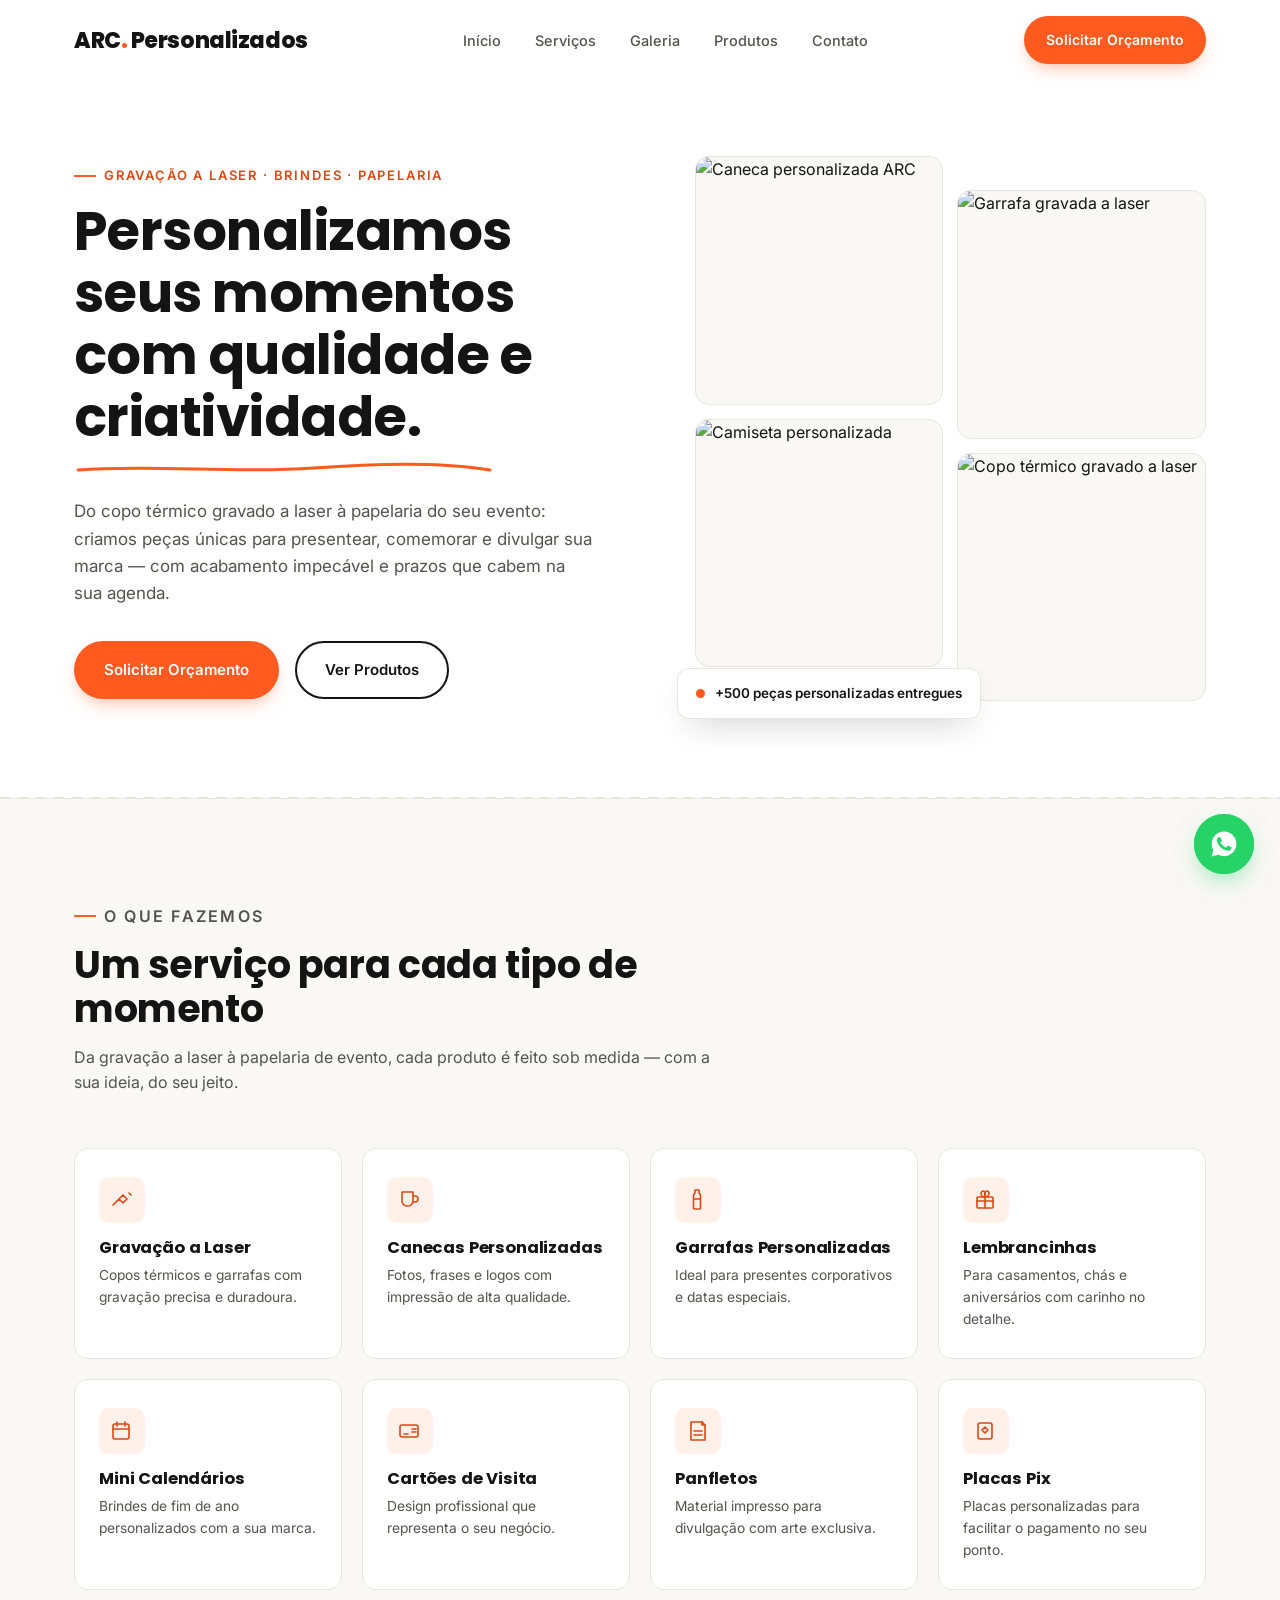
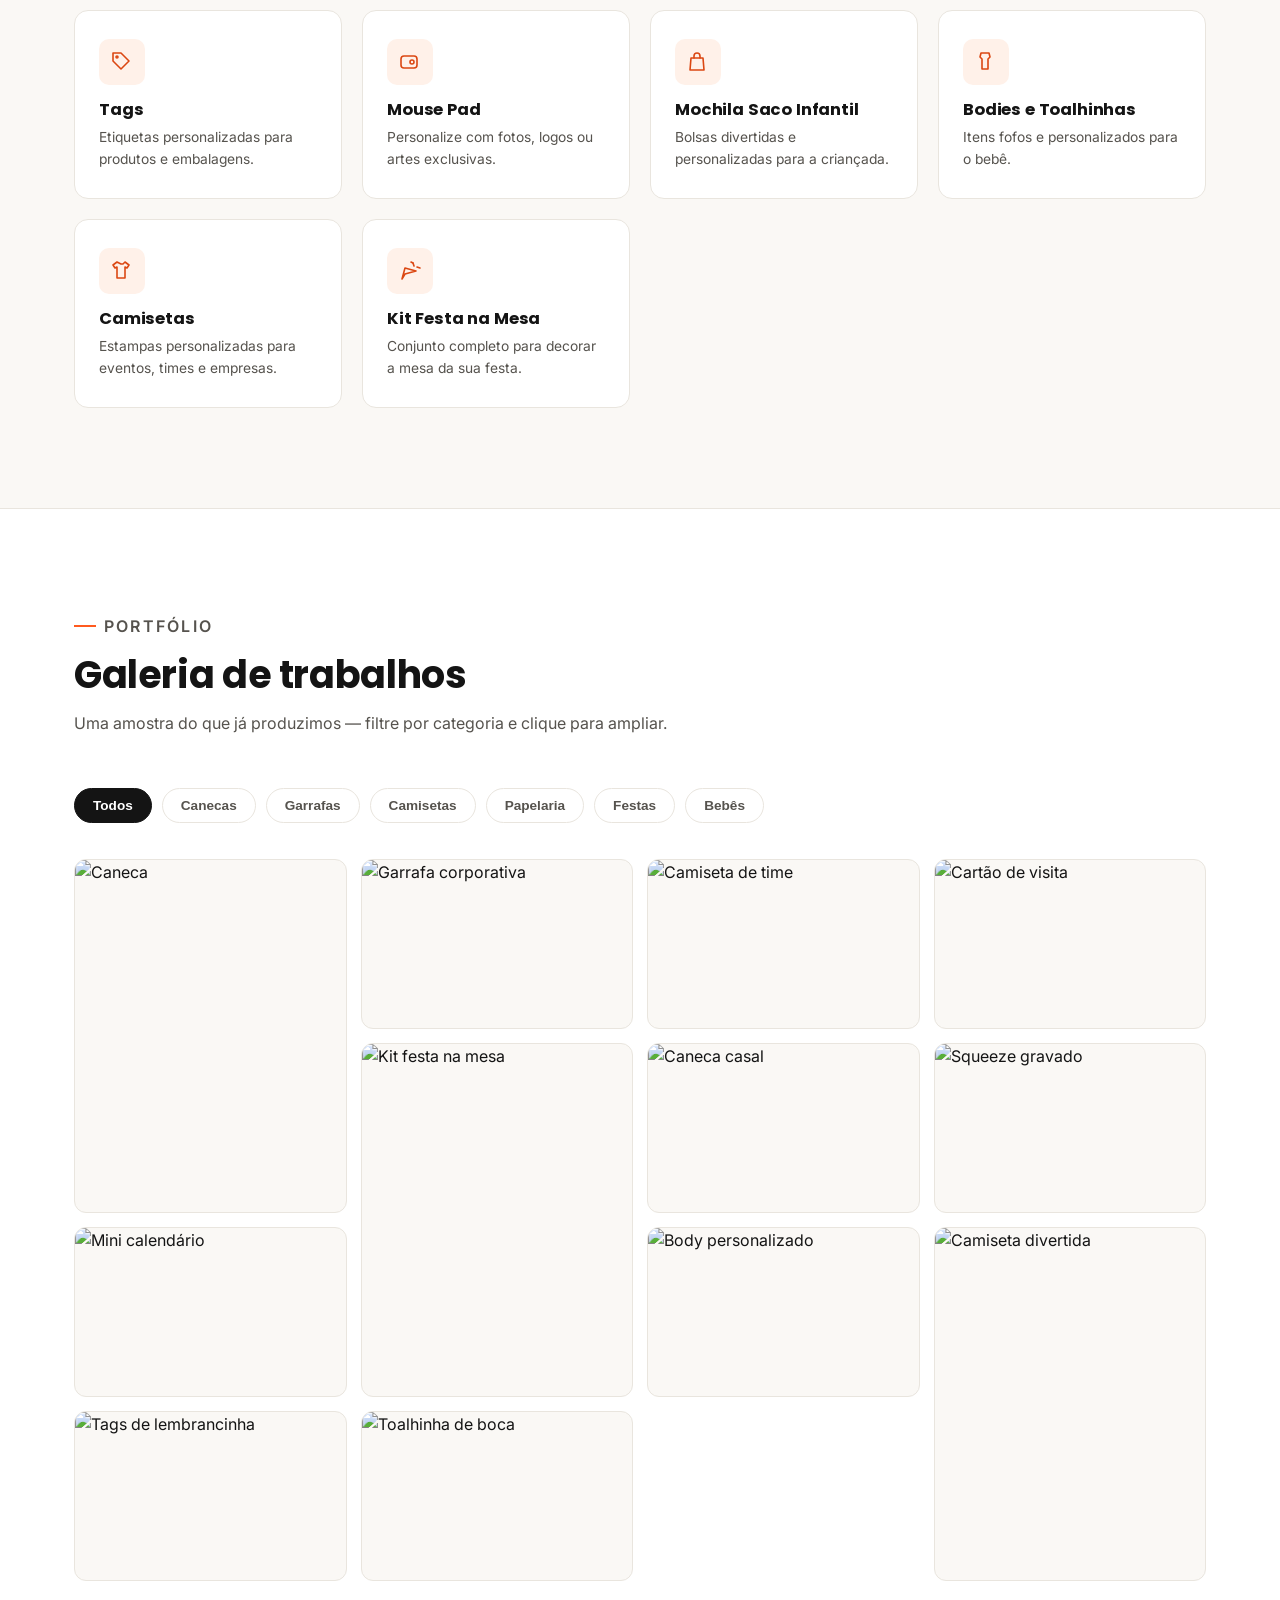
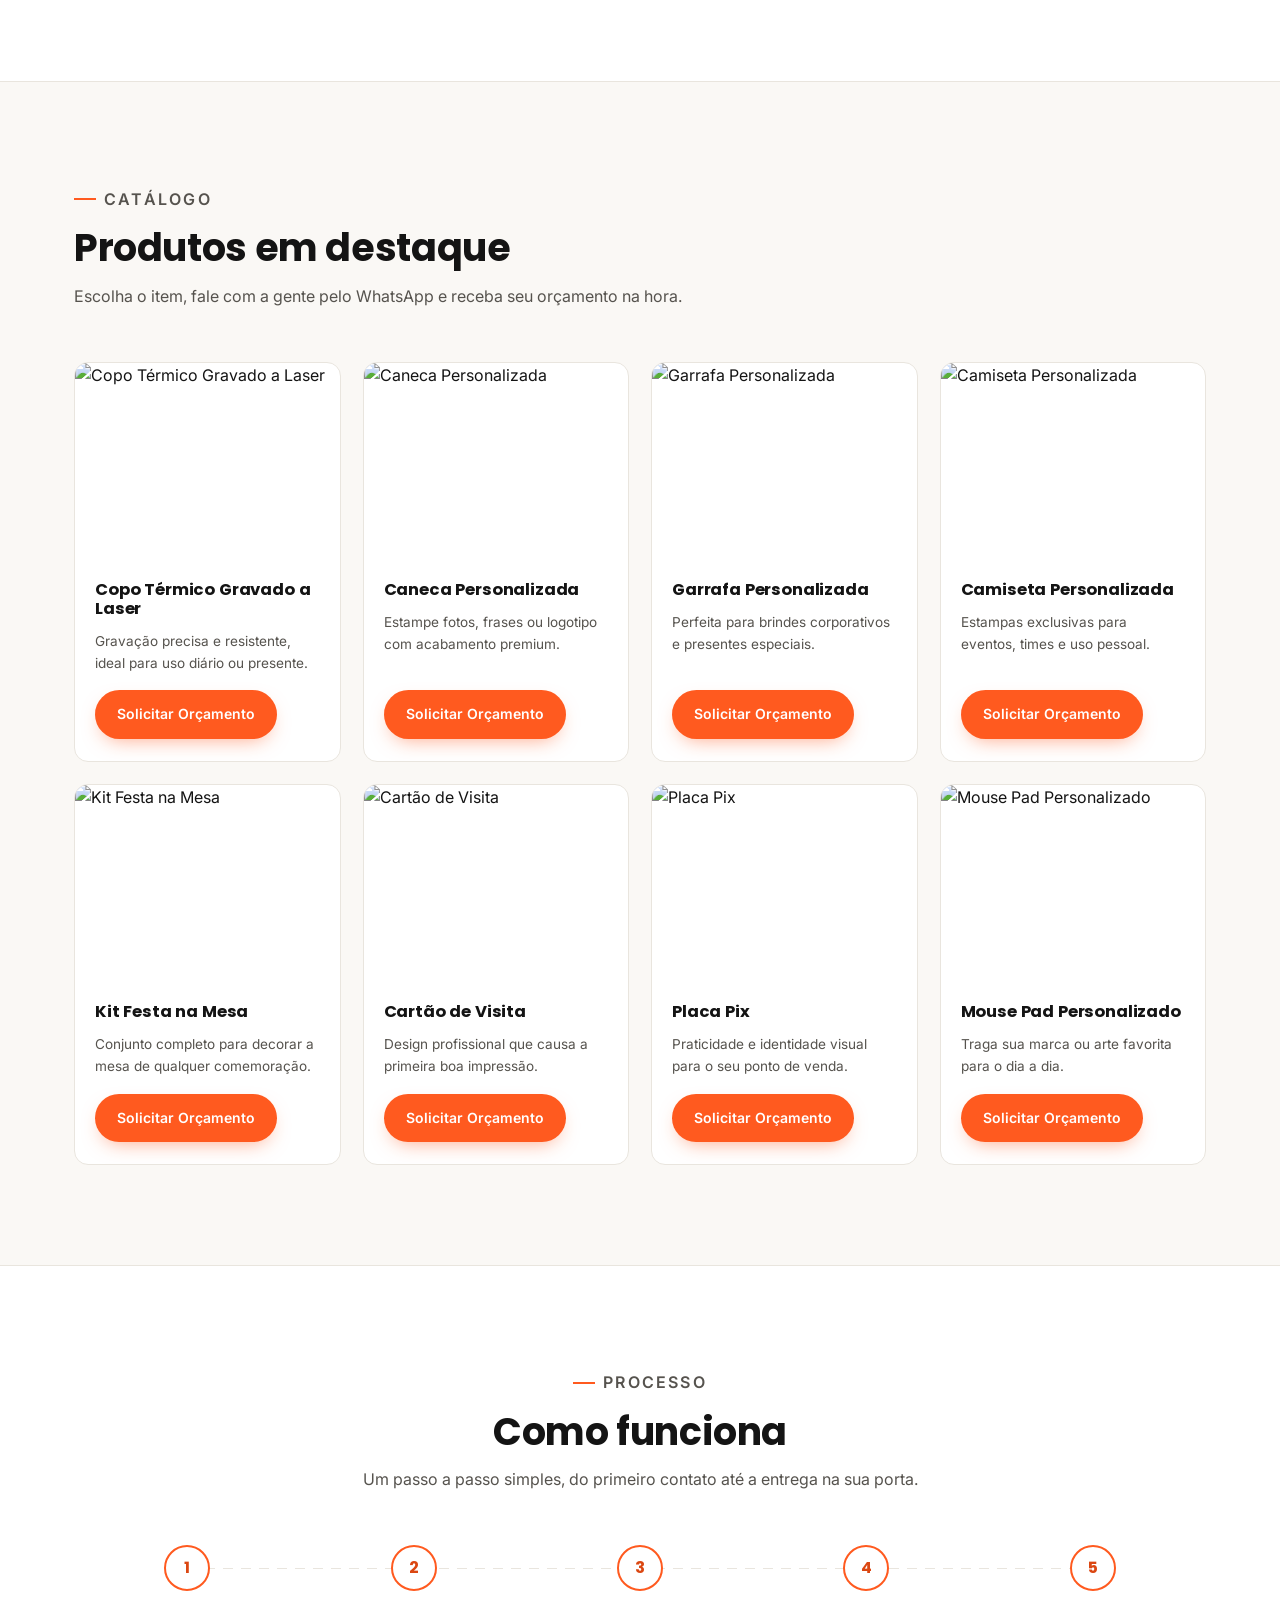
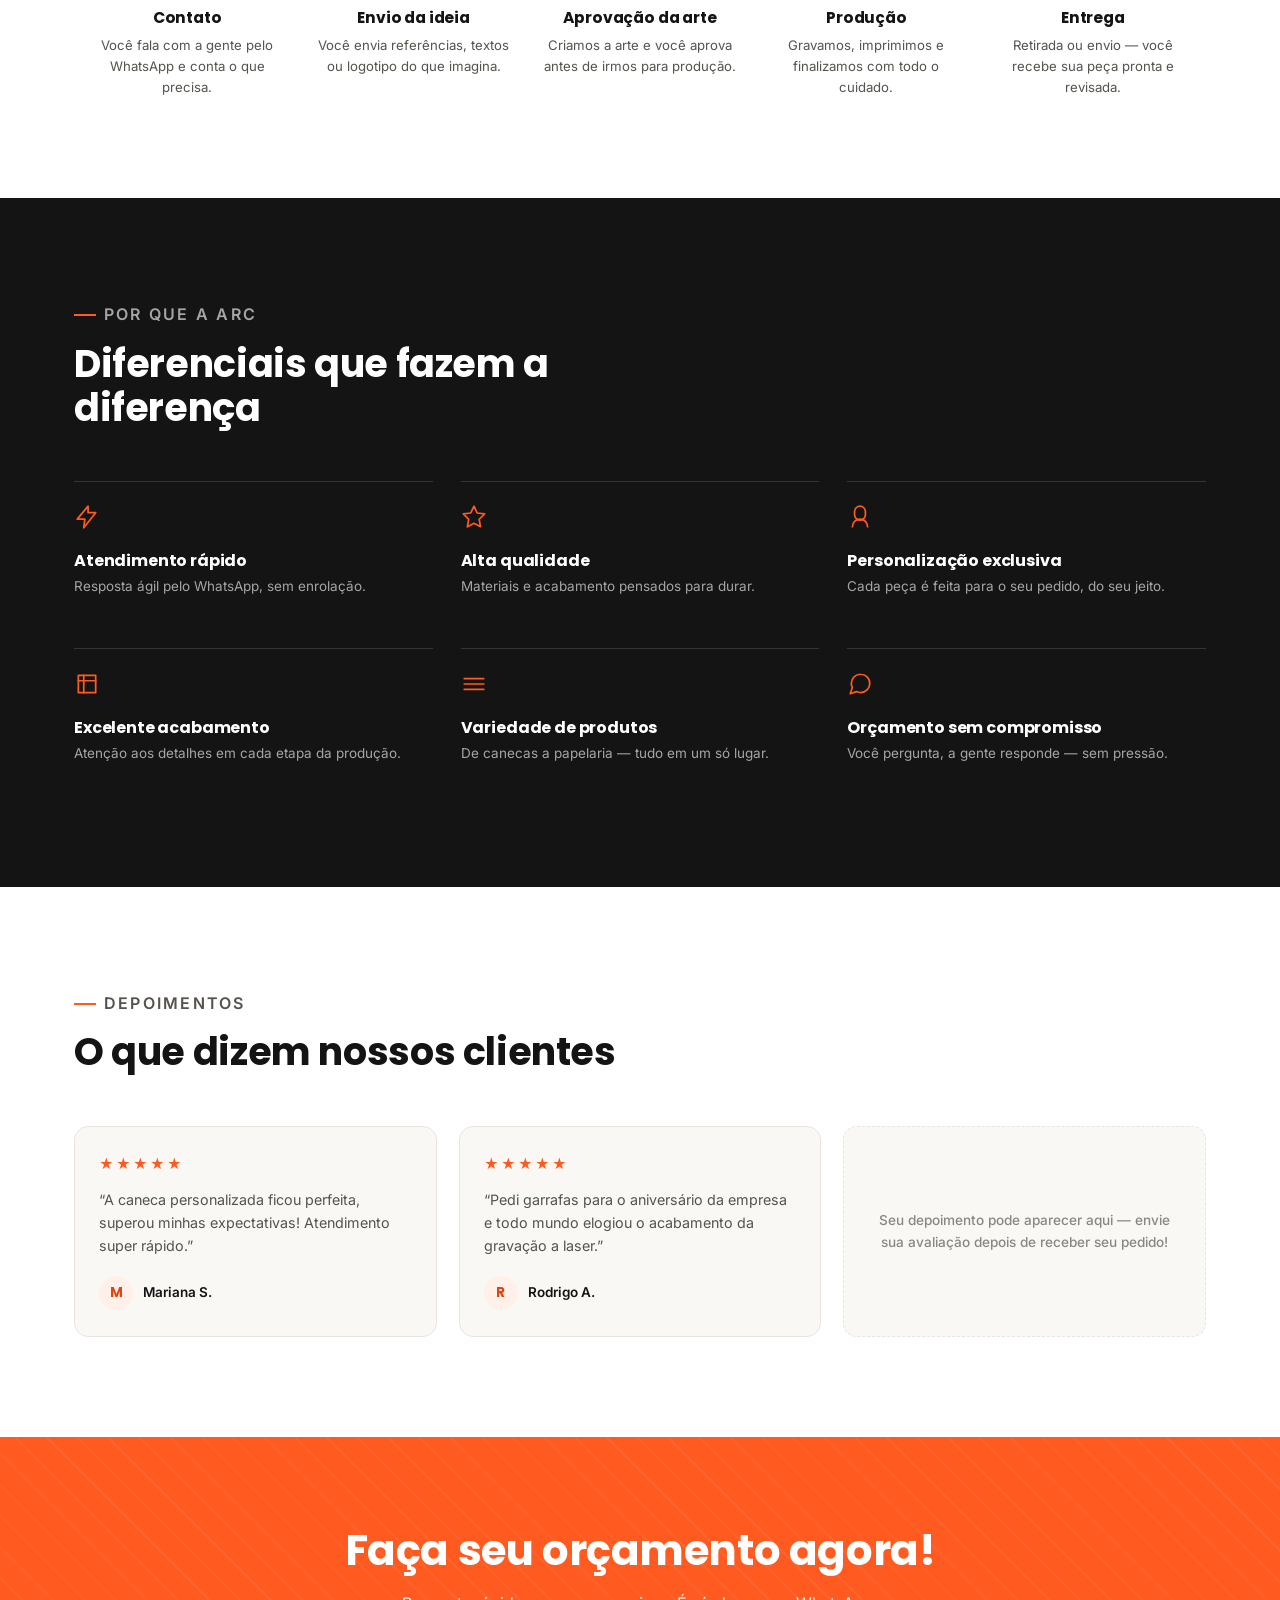
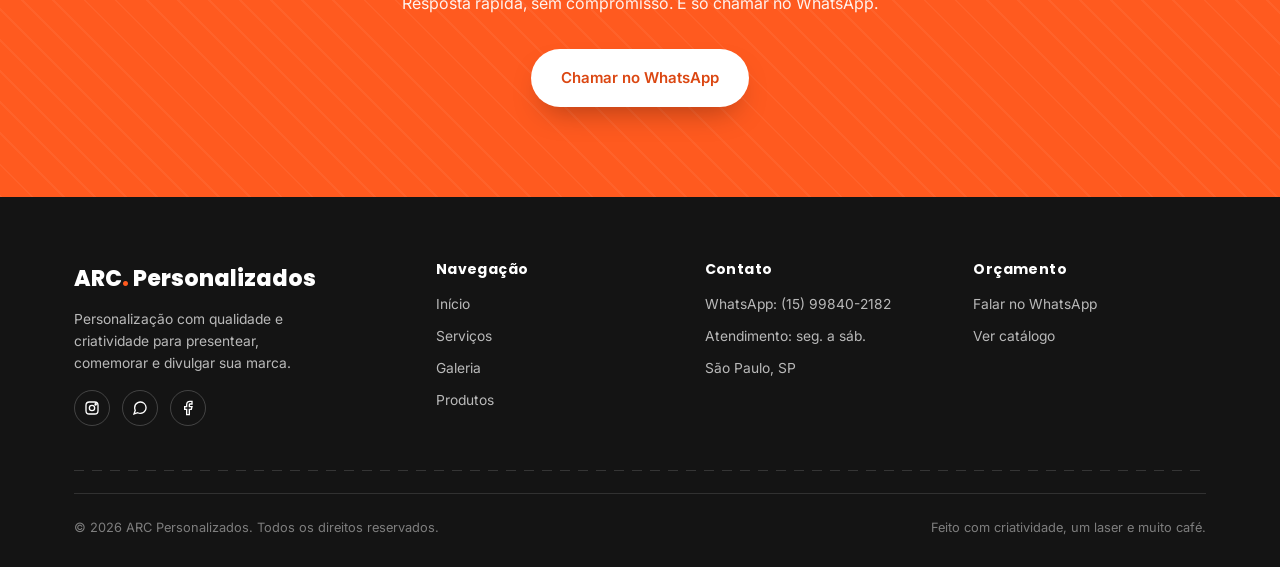
==== index.html @ 1e72cbfa "Add files via upload" ====
<!DOCTYPE html>
<html lang="pt-BR">
<head>
<meta charset="UTF-8">
<meta name="viewport" content="width=device-width, initial-scale=1.0">
<title>ARC Personalizados | Gravação a Laser, Canecas, Garrafas e Brindes</title>
<meta name="description" content="ARC Personalizados: gravação a laser em copos e garrafas, canecas, papelaria, camisetas e brindes sob medida. Peça seu orçamento pelo WhatsApp em minutos.">
<meta name="keywords" content="personalizados, gravação a laser, canecas personalizadas, garrafas personalizadas, brindes, papelaria personalizada, camisetas personalizadas">
<meta property="og:title" content="ARC Personalizados — Personalizamos seus momentos">
<meta property="og:description" content="Gravação a laser, canecas, garrafas, papelaria e brindes personalizados com qualidade e criatividade.">
<meta property="og:type" content="website">
<link rel="preconnect" href="https://fonts.googleapis.com">
<link rel="preconnect" href="https://fonts.gstatic.com" crossorigin>
<link href="https://fonts.googleapis.com/css2?family=Poppins:wght@500;600;700;800&family=Inter:wght@400;500;600&display=swap" rel="stylesheet">
<style>
  :root{
    --bg: #ffffff;
    --bg-alt: #FAF8F5;
    --ink: #141414;
    --ink-soft: #56534E;
    --ink-faint: #8A8781;
    --accent: #FF5A1F;
    --accent-dark: #DB4712;
    --accent-tint: #FFF1E9;
    --line: #E9E5DE;
    --font-display: 'Poppins', sans-serif;
    --font-body: 'Inter', sans-serif;
    --radius: 14px;
    --container: 1180px;
  }

  *{ box-sizing: border-box; margin:0; padding:0; }
  html{ scroll-behavior: smooth; }
  body{
    font-family: var(--font-body);
    color: var(--ink);
    background: var(--bg);
    line-height: 1.6;
    -webkit-font-smoothing: antialiased;
    overflow-x: hidden;
  }
  img{ max-width:100%; display:block; }
  a{ color:inherit; text-decoration:none; }
  ul{ list-style:none; }
  h1,h2,h3,h4{ font-family: var(--font-display); font-weight:700; line-height:1.15; letter-spacing:-0.01em; }
  .container{ max-width: var(--container); margin:0 auto; padding:0 24px; }
  section{ position:relative; }
  .eyebrow{
    display:inline-flex; align-items:center; gap:8px;
    font-family: var(--font-body); font-weight:600; font-size:13px;
    letter-spacing:.14em; text-transform:uppercase;
    color: var(--accent-dark);
    margin-bottom:14px;
  }
  .eyebrow::before{
    content:""; width:22px; height:2px; background: var(--accent);
    display:inline-block;
  }
  .btn{
    display:inline-flex; align-items:center; justify-content:center; gap:10px;
    font-family: var(--font-body); font-weight:600; font-size:15px;
    padding:15px 28px; border-radius:999px; border:2px solid transparent;
    cursor:pointer; transition: transform .25s ease, box-shadow .25s ease, background .25s ease, color .25s ease;
    white-space:nowrap;
  }
  .btn-primary{ background: var(--accent); color:#fff; box-shadow: 0 8px 20px -8px rgba(255,90,31,.55); }
  .btn-primary:hover{ background: var(--accent-dark); transform: translateY(-2px); box-shadow: 0 12px 26px -8px rgba(255,90,31,.6); }
  .btn-outline{ background:transparent; border-color: var(--ink); color: var(--ink); }
  .btn-outline:hover{ background: var(--ink); color:#fff; transform: translateY(-2px); }
  .btn-sm{ padding:11px 20px; font-size:14px; }

  /* laser-cut perforation divider */
  .laser-divider{
    height:1px; width:100%;
    background-image: repeating-linear-gradient(90deg, var(--line) 0 10px, transparent 10px 18px);
  }

  /* ---------- HEADER ---------- */
  .site-header{
    position: sticky; top:0; z-index:100;
    background: rgba(255,255,255,.9);
    backdrop-filter: blur(10px);
    -webkit-backdrop-filter: blur(10px);
  }
  .site-header .container{
    display:flex; align-items:center; justify-content:space-between;
    padding-top:16px; padding-bottom:16px;
  }
  .logo{
    font-family: var(--font-display); font-weight:800; font-size:22px;
    letter-spacing:-0.02em;
  }
  .logo span{ color: var(--accent); }
  .nav-links{ display:flex; align-items:center; gap:34px; }
  .nav-links a{
    font-size:14.5px; font-weight:500; color: var(--ink-soft);
    position:relative; padding:4px 0;
    transition: color .2s ease;
  }
  .nav-links a:hover{ color: var(--ink); }
  .nav-links a::after{
    content:""; position:absolute; left:0; bottom:0; height:2px; width:0;
    background: var(--accent); transition: width .25s ease;
  }
  .nav-links a:hover::after{ width:100%; }
  .header-actions{ display:flex; align-items:center; gap:18px; }
  .burger{ display:none; background:none; border:none; cursor:pointer; }
  .burger span{ display:block; width:24px; height:2px; background:var(--ink); margin:5px 0; }

  /* ---------- HERO ---------- */
  .hero{ padding:76px 0 96px; background: var(--bg); overflow:hidden; }
  .hero .container{
    display:grid; grid-template-columns: 1.05fr .95fr; gap:56px; align-items:center;
  }
  .hero-title{
    font-size: clamp(34px, 4.4vw, 54px);
    margin-bottom:22px;
  }
  .hero-title .laser-line-wrap{ display:block; position:relative; overflow:hidden; }
  .hero-underline{
    display:block; margin-top:14px;
  }
  .hero-underline svg{ width:100%; max-width:420px; height:14px; display:block; }
  .hero-underline path{
    stroke: var(--accent);
    stroke-width:3;
    fill:none;
    stroke-linecap:round;
    stroke-dasharray: 600;
    stroke-dashoffset: 600;
    animation: draw-laser 1.4s .5s cubic-bezier(.65,0,.35,1) forwards;
  }
  @keyframes draw-laser{ to{ stroke-dashoffset:0; } }
  .hero-sub{
    font-size:17px; color: var(--ink-soft); max-width:520px; margin-bottom:34px;
  }
  .hero-actions{ display:flex; gap:16px; flex-wrap:wrap; }
  .hero-visual{ position:relative; }
  .hero-grid{
    display:grid; grid-template-columns: 1fr 1fr; gap:14px;
  }
  .hero-grid figure{
    border-radius: var(--radius); overflow:hidden; margin:0; position:relative;
    background: var(--bg-alt); border:1px solid var(--line);
    aspect-ratio: 1/1;
  }
  .hero-grid figure:nth-child(2){ margin-top:34px; }
  .hero-grid figure:nth-child(3){ margin-top:-34px; }
  .hero-grid img{ width:100%; height:100%; object-fit:cover; transition: transform .5s ease; }
  .hero-grid figure:hover img{ transform: scale(1.06); }
  .hero-badge{
    position:absolute; bottom:-18px; left:-18px;
    background:#fff; border:1px solid var(--line); border-radius:12px;
    padding:14px 18px; box-shadow: 0 14px 34px -14px rgba(20,20,20,.25);
    display:flex; align-items:center; gap:10px; font-size:13.5px; font-weight:600;
  }
  .hero-badge .dot{ width:9px; height:9px; border-radius:50%; background: var(--accent); animation: pulse 1.6s infinite; }
  @keyframes pulse{ 0%,100%{ opacity:1; } 50%{ opacity:.35; } }

  /* fade in on scroll */
  .reveal{ opacity:0; transform: translateY(24px); transition: opacity .7s ease, transform .7s ease; }
  .reveal.is-visible{ opacity:1; transform:none; }

  /* ---------- SECTION HEADERS ---------- */
  .section-head{ max-width:640px; margin-bottom:52px; }
  .section-head.center{ margin-left:auto; margin-right:auto; text-align:center; }
  .section-head h2{ font-size: clamp(28px, 3vw, 38px); margin-bottom:14px; }
  .section-head p{ color: var(--ink-soft); font-size:16px; }

  /* ---------- SERVICES ---------- */
  .services{ padding:100px 0; background: var(--bg-alt); border-top:1px solid var(--line); border-bottom:1px solid var(--line); }
  .services-grid{
    display:grid; grid-template-columns: repeat(4, 1fr); gap:20px;
  }
  .service-card{
    background:#fff; border:1px solid var(--line); border-radius: var(--radius);
    padding:28px 24px; transition: border-color .25s ease, transform .25s ease, box-shadow .25s ease;
    position:relative;
  }
  .service-card:hover{
    transform: translateY(-5px);
    border-color: var(--accent);
    box-shadow: 0 16px 34px -18px rgba(255,90,31,.45);
  }
  .service-icon{
    width:46px; height:46px; border-radius:10px; background: var(--accent-tint);
    display:flex; align-items:center; justify-content:center; margin-bottom:16px;
  }
  .service-icon svg{ width:24px; height:24px; stroke: var(--accent-dark); }
  .service-card h3{ font-size:16.5px; margin-bottom:6px; }
  .service-card p{ font-size:13.8px; color: var(--ink-soft); }

  /* ---------- GALLERY ---------- */
  .gallery{ padding:100px 0; }
  .gallery-tabs{ display:flex; flex-wrap:wrap; gap:10px; margin-bottom:36px; }
  .tab-btn{
    padding:9px 18px; border-radius:999px; border:1px solid var(--line);
    background:#fff; font-size:13.6px; font-weight:600; cursor:pointer;
    color: var(--ink-soft); transition: all .2s ease;
  }
  .tab-btn:hover{ border-color: var(--accent); color: var(--ink); }
  .tab-btn.active{ background: var(--ink); color:#fff; border-color: var(--ink); }
  .gallery-grid{
    display:grid; grid-template-columns: repeat(4, 1fr); grid-auto-rows:170px; gap:14px;
  }
  .gallery-item{
    border-radius:12px; overflow:hidden; cursor:pointer; position:relative;
    border:1px solid var(--line); background:var(--bg-alt);
  }
  .gallery-item.tall{ grid-row: span 2; }
  .gallery-item img{ width:100%; height:100%; object-fit:cover; transition: transform .45s ease; }
  .gallery-item:hover img{ transform: scale(1.08); }
  .gallery-item::after{
    content: attr(data-label);
    position:absolute; left:0; right:0; bottom:0;
    padding:10px 12px; font-size:12.5px; font-weight:600; color:#fff;
    background: linear-gradient(to top, rgba(0,0,0,.65), transparent);
    opacity:0; transition: opacity .25s ease;
  }
  .gallery-item:hover::after{ opacity:1; }
  .gallery-item.hidden{ display:none; }

  /* lightbox */
  .lightbox{
    position:fixed; inset:0; background: rgba(15,14,13,.92); z-index:200;
    display:none; align-items:center; justify-content:center; padding:30px;
  }
  .lightbox.open{ display:flex; }
  .lightbox img{ max-width:90vw; max-height:82vh; border-radius:10px; }
  .lightbox-close{
    position:absolute; top:26px; right:30px; color:#fff; font-size:32px;
    background:none; border:none; cursor:pointer; line-height:1;
  }

  /* ---------- PRODUCTS ---------- */
  .products{ padding:100px 0; background: var(--bg-alt); border-top:1px solid var(--line); border-bottom:1px solid var(--line); }
  .products-grid{
    display:grid; grid-template-columns: repeat(4, 1fr); gap:22px;
  }
  .product-card{
    background:#fff; border:1px solid var(--line); border-radius: var(--radius);
    overflow:hidden; display:flex; flex-direction:column;
    transition: transform .25s ease, box-shadow .25s ease;
  }
  .product-card:hover{ transform: translateY(-5px); box-shadow: 0 18px 36px -20px rgba(20,20,20,.28); }
  .product-photo{ aspect-ratio: 4/3; overflow:hidden; }
  .product-photo img{ width:100%; height:100%; object-fit:cover; transition: transform .45s ease; }
  .product-card:hover .product-photo img{ transform: scale(1.07); }
  .product-body{ padding:20px 20px 22px; display:flex; flex-direction:column; gap:12px; flex:1; }
  .product-body h3{ font-size:16.5px; }
  .product-body p{ font-size:13.6px; color: var(--ink-soft); flex:1; }
  .product-body .btn{ align-self:flex-start; margin-top:4px; }

  /* ---------- HOW IT WORKS ---------- */
  .how{ padding:100px 0; }
  .how-steps{
    display:grid; grid-template-columns: repeat(5, 1fr); gap:0;
    position:relative;
  }
  .how-steps::before{
    content:""; position:absolute; top:23px; left:10%; right:10%; height:1px;
    background-image: repeating-linear-gradient(90deg, var(--line) 0 10px, transparent 10px 18px);
  }
  .how-step{ text-align:center; padding:0 14px; position:relative; }
  .how-num{
    width:46px; height:46px; border-radius:50%; background:#fff; border:2px solid var(--accent);
    color: var(--accent-dark); font-family: var(--font-display); font-weight:700; font-size:16px;
    display:flex; align-items:center; justify-content:center; margin:0 auto 18px;
    position:relative; z-index:2;
  }
  .how-step h3{ font-size:15.5px; margin-bottom:8px; }
  .how-step p{ font-size:13.2px; color: var(--ink-soft); }

  /* ---------- DIFFERENTIALS ---------- */
  .differentials{ padding:100px 0; background: var(--ink); color:#fff; }
  .diff-grid{ display:grid; grid-template-columns: repeat(3, 1fr); gap:28px; }
  .diff-item{ padding:22px 0; border-top:1px solid rgba(255,255,255,.14); }
  .diff-item svg{ width:26px; height:26px; stroke: var(--accent); margin-bottom:14px; }
  .diff-item h3{ font-size:16px; color:#fff; margin-bottom:6px; }
  .diff-item p{ font-size:13.5px; color: rgba(255,255,255,.62); }
  .differentials .section-head h2, .differentials .section-head p{ color:#fff; }
  .differentials .section-head p{ color: rgba(255,255,255,.62); }

  /* ---------- TESTIMONIALS ---------- */
  .testimonials{ padding:100px 0; }
  .test-grid{ display:grid; grid-template-columns: repeat(3,1fr); gap:22px; }
  .test-card{
    background: var(--bg-alt); border:1px solid var(--line); border-radius: var(--radius);
    padding:26px 24px;
  }
  .stars{ color: var(--accent); font-size:14px; margin-bottom:14px; letter-spacing:2px; }
  .test-card p{ font-size:14.3px; color: var(--ink-soft); margin-bottom:18px; }
  .test-author{ display:flex; align-items:center; gap:10px; font-size:13.5px; font-weight:600; }
  .test-avatar{ width:34px; height:34px; border-radius:50%; background: var(--accent-tint); color: var(--accent-dark); display:flex; align-items:center; justify-content:center; font-weight:700; font-family: var(--font-display); }
  .test-card.empty{
    display:flex; align-items:center; justify-content:center; text-align:center;
    border-style:dashed; color: var(--ink-faint); font-size:13.6px; font-weight:500;
  }

  /* ---------- FINAL CTA ---------- */
  .final-cta{
    padding:90px 0; text-align:center; background: var(--accent);
    color:#fff; position:relative; overflow:hidden;
  }
  .final-cta::before{
    content:""; position:absolute; inset:0;
    background-image: repeating-linear-gradient(45deg, rgba(255,255,255,.05) 0 2px, transparent 2px 22px);
  }
  .final-cta h2{ font-size: clamp(28px,3.6vw,42px); margin-bottom:16px; position:relative; }
  .final-cta p{ font-size:16px; opacity:.92; margin-bottom:32px; position:relative; }
  .final-cta .btn-primary{ background:#fff; color: var(--accent-dark); box-shadow:0 14px 30px -12px rgba(0,0,0,.35); position:relative; }
  .final-cta .btn-primary:hover{ background: var(--ink); color:#fff; }

  /* ---------- FOOTER ---------- */
  .site-footer{ background: var(--ink); color: rgba(255,255,255,.7); padding:64px 0 28px; }
  .footer-grid{ display:grid; grid-template-columns: 1.4fr 1fr 1fr 1fr; gap:36px; margin-bottom:44px; }
  .footer-logo{ font-family: var(--font-display); font-weight:800; font-size:22px; color:#fff; margin-bottom:12px; }
  .footer-logo span{ color: var(--accent); }
  .footer-col h4{ color:#fff; font-size:14px; margin-bottom:16px; letter-spacing:.03em; }
  .footer-col ul li{ margin-bottom:10px; font-size:13.8px; }
  .footer-col ul li a:hover{ color:#fff; }
  .footer-socials{ display:flex; gap:12px; margin-top:16px; }
  .footer-socials a{
    width:36px; height:36px; border-radius:50%; border:1px solid rgba(255,255,255,.2);
    display:flex; align-items:center; justify-content:center; transition: all .2s ease;
  }
  .footer-socials a:hover{ background: var(--accent); border-color: var(--accent); }
  .footer-socials svg{ width:16px; height:16px; stroke:#fff; }
  .footer-bottom{
    border-top:1px solid rgba(255,255,255,.12); padding-top:24px;
    display:flex; justify-content:space-between; flex-wrap:wrap; gap:10px;
    font-size:12.8px; color: rgba(255,255,255,.45);
  }

  /* ---------- WHATSAPP FLOAT ---------- */
  .wa-float{
    position:fixed; bottom:26px; right:26px; z-index:150;
    width:60px; height:60px; border-radius:50%;
    background:#25D366; display:flex; align-items:center; justify-content:center;
    box-shadow: 0 10px 26px -8px rgba(37,211,102,.6);
    transition: transform .25s ease;
  }
  .wa-float:hover{ transform: scale(1.08); }
  .wa-float svg{ width:30px; height:30px; fill:#fff; }
  .wa-float .ring{
    position:absolute; inset:0; border-radius:50%; border:2px solid #25D366;
    animation: ring 2s infinite;
  }
  @keyframes ring{ 0%{ transform:scale(1); opacity:.7; } 100%{ transform:scale(1.6); opacity:0; } }

  /* ---------- RESPONSIVE ---------- */
  @media (max-width: 980px){
    .hero .container{ grid-template-columns:1fr; }
    .hero-visual{ order:-1; }
    .services-grid{ grid-template-columns: repeat(2,1fr); }
    .gallery-grid{ grid-template-columns: repeat(3,1fr); }
    .products-grid{ grid-template-columns: repeat(2,1fr); }
    .how-steps{ grid-template-columns: repeat(3,1fr); gap:28px; }
    .how-steps::before{ display:none; }
    .diff-grid{ grid-template-columns: repeat(2,1fr); }
    .test-grid{ grid-template-columns: 1fr; }
    .footer-grid{ grid-template-columns: 1fr 1fr; }
  }
  @media (max-width: 720px){
    .nav-links{
      position:fixed; top:66px; left:0; right:0; background:#fff;
      flex-direction:column; align-items:flex-start; gap:0; padding:10px 24px 20px;
      border-bottom:1px solid var(--line); transform: translateY(-130%); opacity:0;
      transition: all .3s ease; pointer-events:none;
    }
    .nav-links.open{ transform:none; opacity:1; pointer-events:auto; }
    .nav-links a{ width:100%; padding:12px 0; border-bottom:1px solid var(--line); }
    .burger{ display:block; }
    .header-actions .btn-primary.desktop-only{ display:none; }
    .services-grid, .products-grid{ grid-template-columns: 1fr 1fr; }
    .gallery-grid{ grid-template-columns: repeat(2,1fr); grid-auto-rows:140px; }
    .how-steps{ grid-template-columns: 1fr 1fr; }
    .diff-grid{ grid-template-columns: 1fr; }
    .footer-grid{ grid-template-columns: 1fr 1fr; }
    .footer-bottom{ flex-direction:column; }
  }
  @media (prefers-reduced-motion: reduce){
    *{ animation-duration: .001ms !important; transition-duration: .001ms !important; }
  }
</style>
</head>
<body>

<!-- HEADER -->
<header class="site-header">
  <div class="container">
    <a href="#inicio" class="logo">ARC<span>.</span> Personalizados</a>
    <nav class="nav-links" id="navLinks">
      <a href="#inicio">Início</a>
      <a href="#servicos">Serviços</a>
      <a href="#galeria">Galeria</a>
      <a href="#produtos">Produtos</a>
      <a href="#contato">Contato</a>
    </nav>
    <div class="header-actions">
      <a class="btn btn-primary btn-sm desktop-only" href="https://wa.me/5515998402182?text=Ol%C3%A1!%20Quero%20solicitar%20um%20or%C3%A7amento." target="_blank" rel="noopener">Solicitar Orçamento</a>
      <button class="burger" id="burgerBtn" aria-label="Abrir menu">
        <span></span><span></span><span></span>
      </button>
    </div>
  </div>
</header>

<!-- HERO -->
<section id="inicio" class="hero">
  <div class="container">
    <div class="hero-copy">
      <p class="eyebrow">Gravação a laser · Brindes · Papelaria</p>
      <h1 class="hero-title">
        Personalizamos seus momentos com qualidade e criatividade.
        <span class="hero-underline">
          <svg viewBox="0 0 420 14" xmlns="http://www.w3.org/2000/svg">
            <path d="M4 8 C 80 2, 160 12, 240 6 S 380 2, 416 8" />
          </svg>
        </span>
      </h1>
      <p class="hero-sub">Do copo térmico gravado a laser à papelaria do seu evento: criamos peças únicas para presentear, comemorar e divulgar sua marca — com acabamento impecável e prazos que cabem na sua agenda.</p>
      <div class="hero-actions">
        <a class="btn btn-primary" href="https://wa.me/5515998402182?text=Ol%C3%A1!%20Quero%20solicitar%20um%20or%C3%A7amento." target="_blank" rel="noopener">Solicitar Orçamento</a>
        <a class="btn btn-outline" href="#produtos">Ver Produtos</a>
      </div>
    </div>
    <div class="hero-visual reveal">
      <div class="hero-grid">
        <figure><img src="https://picsum.photos/seed/arc-caneca/500/500" alt="Caneca personalizada ARC"></figure>
        <figure><img src="https://picsum.photos/seed/arc-garrafa/500/500" alt="Garrafa gravada a laser"></figure>
        <figure><img src="https://picsum.photos/seed/arc-camiseta/500/500" alt="Camiseta personalizada"></figure>
        <figure><img src="https://picsum.photos/seed/arc-copo/500/500" alt="Copo térmico gravado a laser"></figure>
      </div>
      <div class="hero-badge"><span class="dot"></span> +500 peças personalizadas entregues</div>
    </div>
  </div>
</section>

<div class="laser-divider"></div>

<!-- SERVIÇOS -->
<section id="servicos" class="services">
  <div class="container">
    <div class="section-head reveal">
      <p class="eyebrow">O que fazemos</p>
      <h2>Um serviço para cada tipo de momento</h2>
      <p>Da gravação a laser à papelaria de evento, cada produto é feito sob medida — com a sua ideia, do seu jeito.</p>
    </div>
    <div class="services-grid" id="servicesGrid"></div>
  </div>
</section>

<!-- GALERIA -->
<section id="galeria" class="gallery">
  <div class="container">
    <div class="section-head reveal">
      <p class="eyebrow">Portfólio</p>
      <h2>Galeria de trabalhos</h2>
      <p>Uma amostra do que já produzimos — filtre por categoria e clique para ampliar.</p>
    </div>
    <div class="gallery-tabs reveal" id="galleryTabs"></div>
    <div class="gallery-grid reveal" id="galleryGrid"></div>
  </div>
</section>

<div class="lightbox" id="lightbox">
  <button class="lightbox-close" id="lightboxClose" aria-label="Fechar">&times;</button>
  <img id="lightboxImg" src="" alt="Foto ampliada">
</div>

<!-- PRODUTOS -->
<section id="produtos" class="products">
  <div class="container">
    <div class="section-head reveal">
      <p class="eyebrow">Catálogo</p>
      <h2>Produtos em destaque</h2>
      <p>Escolha o item, fale com a gente pelo WhatsApp e receba seu orçamento na hora.</p>
    </div>
    <div class="products-grid" id="productsGrid"></div>
  </div>
</section>

<!-- COMO FUNCIONA -->
<section class="how">
  <div class="container">
    <div class="section-head center reveal" style="margin-left:auto;margin-right:auto;">
      <p class="eyebrow">Processo</p>
      <h2>Como funciona</h2>
      <p>Um passo a passo simples, do primeiro contato até a entrega na sua porta.</p>
    </div>
    <div class="how-steps reveal">
      <div class="how-step"><div class="how-num">1</div><h3>Contato</h3><p>Você fala com a gente pelo WhatsApp e conta o que precisa.</p></div>
      <div class="how-step"><div class="how-num">2</div><h3>Envio da ideia</h3><p>Você envia referências, textos ou logotipo do que imagina.</p></div>
      <div class="how-step"><div class="how-num">3</div><h3>Aprovação da arte</h3><p>Criamos a arte e você aprova antes de irmos para produção.</p></div>
      <div class="how-step"><div class="how-num">4</div><h3>Produção</h3><p>Gravamos, imprimimos e finalizamos com todo o cuidado.</p></div>
      <div class="how-step"><div class="how-num">5</div><h3>Entrega</h3><p>Retirada ou envio — você recebe sua peça pronta e revisada.</p></div>
    </div>
  </div>
</section>

<!-- DIFERENCIAIS -->
<section class="differentials">
  <div class="container">
    <div class="section-head reveal">
      <p class="eyebrow">Por que a ARC</p>
      <h2>Diferenciais que fazem a diferença</h2>
    </div>
    <div class="diff-grid reveal" id="diffGrid"></div>
  </div>
</section>

<!-- DEPOIMENTOS -->
<section class="testimonials">
  <div class="container">
    <div class="section-head reveal">
      <p class="eyebrow">Depoimentos</p>
      <h2>O que dizem nossos clientes</h2>
    </div>
    <div class="test-grid reveal" id="testGrid"></div>
  </div>
</section>

<!-- CTA FINAL -->
<section class="final-cta">
  <div class="container">
    <h2>Faça seu orçamento agora!</h2>
    <p>Resposta rápida, sem compromisso. É só chamar no WhatsApp.</p>
    <a class="btn btn-primary" href="https://wa.me/5515998402182?text=Ol%C3%A1!%20Quero%20solicitar%20um%20or%C3%A7amento." target="_blank" rel="noopener">Chamar no WhatsApp</a>
  </div>
</section>

<!-- FOOTER -->
<footer class="site-footer" id="contato">
  <div class="container">
    <div class="footer-grid">
      <div>
        <div class="footer-logo">ARC<span>.</span> Personalizados</div>
        <p style="font-size:13.8px;max-width:260px;">Personalização com qualidade e criatividade para presentear, comemorar e divulgar sua marca.</p>
        <div class="footer-socials">
          <a href="#" aria-label="Instagram" target="_blank" rel="noopener"><svg viewBox="0 0 24 24" fill="none" stroke-width="2"><rect x="3" y="3" width="18" height="18" rx="5"/><circle cx="12" cy="12" r="4"/><circle cx="17.5" cy="6.5" r="1"/></svg></a>
          <a href="https://wa.me/5515998402182" aria-label="WhatsApp" target="_blank" rel="noopener"><svg viewBox="0 0 24 24" fill="none" stroke-width="2"><path d="M21 11.5a8.38 8.38 0 0 1-.9 3.8 8.5 8.5 0 0 1-7.6 4.7 8.38 8.38 0 0 1-3.8-.9L3 21l1.9-5.7a8.38 8.38 0 0 1-.9-3.8 8.5 8.5 0 0 1 4.7-7.6 8.38 8.38 0 0 1 3.8-.9h.5a8.48 8.48 0 0 1 8 8v.5z"/></svg></a>
          <a href="#" aria-label="Facebook" target="_blank" rel="noopener"><svg viewBox="0 0 24 24" fill="none" stroke-width="2"><path d="M18 2h-3a5 5 0 0 0-5 5v3H7v4h3v8h4v-8h3l1-4h-4V7a1 1 0 0 1 1-1h3z"/></svg></a>
        </div>
      </div>
      <div class="footer-col">
        <h4>Navegação</h4>
        <ul>
          <li><a href="#inicio">Início</a></li>
          <li><a href="#servicos">Serviços</a></li>
          <li><a href="#galeria">Galeria</a></li>
          <li><a href="#produtos">Produtos</a></li>
        </ul>
      </div>
      <div class="footer-col">
        <h4>Contato</h4>
        <ul>
          <li>WhatsApp: (15) 99840-2182</li>
          <li>Atendimento: seg. a sáb.</li>
          <li>São Paulo, SP</li>
        </ul>
      </div>
      <div class="footer-col">
        <h4>Orçamento</h4>
        <ul>
          <li><a href="https://wa.me/5515998402182" target="_blank" rel="noopener">Falar no WhatsApp</a></li>
          <li><a href="#produtos">Ver catálogo</a></li>
        </ul>
      </div>
    </div>
    <div class="laser-divider" style="background-image: repeating-linear-gradient(90deg, rgba(255,255,255,.14) 0 10px, transparent 10px 18px); margin-bottom:22px;"></div>
    <div class="footer-bottom">
      <span>&copy; <span id="year"></span> ARC Personalizados. Todos os direitos reservados.</span>
      <span>Feito com criatividade, um laser e muito café.</span>
    </div>
  </div>
</footer>

<!-- WHATSAPP FLUTUANTE -->
<a class="wa-float" href="https://wa.me/5515998402182?text=Ol%C3%A1!%20Quero%20solicitar%20um%20or%C3%A7amento." target="_blank" rel="noopener" aria-label="Fale conosco no WhatsApp">
  <span class="ring"></span>
  <svg viewBox="0 0 24 24"><path d="M12.04 2C6.58 2 2.13 6.45 2.13 11.91c0 1.71.45 3.38 1.3 4.86L2 22l5.35-1.4a9.9 9.9 0 0 0 4.69 1.19h.01c5.46 0 9.91-4.45 9.91-9.91C21.96 6.45 17.51 2 12.04 2zm5.8 14.02c-.24.68-1.4 1.3-1.94 1.38-.5.08-1.13.11-1.83-.12-.42-.13-.96-.31-1.65-.61-2.9-1.25-4.79-4.17-4.94-4.36-.14-.19-1.19-1.58-1.19-3.02 0-1.44.75-2.14 1.02-2.43.27-.29.58-.36.78-.36.19 0 .39 0 .55.01.18.01.42-.07.65.5.24.58.81 2.01.88 2.16.07.15.12.32.02.51-.1.19-.15.31-.29.48-.15.17-.31.37-.44.5-.15.15-.3.31-.13.6.17.29.76 1.25 1.63 2.02 1.12 1 2.06 1.31 2.35 1.46.29.15.46.13.63-.08.17-.21.72-.84.91-1.13.19-.29.38-.24.64-.14.26.1 1.65.78 1.94.92.29.14.48.21.55.33.07.12.07.68-.17 1.36z"/></svg>
</a>

<script>
document.getElementById('year').textContent = new Date().getFullYear();

/* MOBILE NAV */
const burger = document.getElementById('burgerBtn');
const navLinks = document.getElementById('navLinks');
burger.addEventListener('click', () => navLinks.classList.toggle('open'));
navLinks.querySelectorAll('a').forEach(a => a.addEventListener('click', () => navLinks.classList.remove('open')));

/* SCROLL REVEAL */
const revealEls = document.querySelectorAll('.reveal');
const io = new IntersectionObserver((entries) => {
  entries.forEach(e => { if(e.isIntersecting){ e.target.classList.add('is-visible'); io.unobserve(e.target); } });
}, { threshold: .15 });
revealEls.forEach(el => io.observe(el));

/* ---------- DATA ---------- */
const services = [
  { icon: 'laser', title: 'Gravação a Laser', desc: 'Copos térmicos e garrafas com gravação precisa e duradoura.' },
  { icon: 'mug', title: 'Canecas Personalizadas', desc: 'Fotos, frases e logos com impressão de alta qualidade.' },
  { icon: 'bottle', title: 'Garrafas Personalizadas', desc: 'Ideal para presentes corporativos e datas especiais.' },
  { icon: 'gift', title: 'Lembrancinhas', desc: 'Para casamentos, chás e aniversários com carinho no detalhe.' },
  { icon: 'calendar', title: 'Mini Calendários', desc: 'Brindes de fim de ano personalizados com a sua marca.' },
  { icon: 'card', title: 'Cartões de Visita', desc: 'Design profissional que representa o seu negócio.' },
  { icon: 'flyer', title: 'Panfletos', desc: 'Material impresso para divulgação com arte exclusiva.' },
  { icon: 'pix', title: 'Placas Pix', desc: 'Placas personalizadas para facilitar o pagamento no seu ponto.' },
  { icon: 'tag', title: 'Tags', desc: 'Etiquetas personalizadas para produtos e embalagens.' },
  { icon: 'mousepad', title: 'Mouse Pad', desc: 'Personalize com fotos, logos ou artes exclusivas.' },
  { icon: 'bag', title: 'Mochila Saco Infantil', desc: 'Bolsas divertidas e personalizadas para a criançada.' },
  { icon: 'body', title: 'Bodies e Toalhinhas', desc: 'Itens fofos e personalizados para o bebê.' },
  { icon: 'shirt', title: 'Camisetas', desc: 'Estampas personalizadas para eventos, times e empresas.' },
  { icon: 'party', title: 'Kit Festa na Mesa', desc: 'Conjunto completo para decorar a mesa da sua festa.' },
];

const iconPaths = {
  laser: '<path d="M3 17l6-6M9 11l4-4 4 4-4 4-4-4z"/><path d="M19 5l2 2"/>',
  mug: '<path d="M4 4h11v9a5 5 0 0 1-5 5H9a5 5 0 0 1-5-5V4z"/><path d="M15 8h2a3 3 0 0 1 0 6h-2"/>',
  bottle: '<path d="M9 2h4v3l1.5 2v13a1 1 0 0 1-1 1h-5a1 1 0 0 1-1-1V7L9 5z"/><path d="M8 11h6"/>',
  gift: '<rect x="3" y="9" width="16" height="11" rx="1"/><path d="M3 13h16"/><path d="M11 9v11"/><path d="M11 9C9 9 7 7.5 7 5.5A2.5 2.5 0 0 1 9.5 3C11 3 11 6 11 9z"/><path d="M11 9c2 0 4-1.5 4-3.5A2.5 2.5 0 0 0 12.5 3C11 3 11 6 11 9z"/>',
  calendar: '<rect x="3" y="5" width="16" height="15" rx="2"/><path d="M3 10h16"/><path d="M7 3v4"/><path d="M15 3v4"/>',
  card: '<rect x="2" y="6" width="18" height="12" rx="2"/><path d="M6 15h4"/><path d="M14 10h4"/><path d="M14 13h4"/>',
  flyer: '<path d="M5 3h11l3 3v15H5z"/><path d="M16 3v3h3"/><path d="M8 12h8"/><path d="M8 16h8"/>',
  pix: '<rect x="4" y="4" width="14" height="16" rx="2"/><path d="M11 8l3 3-3 3-3-3z"/>',
  tag: '<path d="M11 3l8 8-8 8-8-8V3z"/><circle cx="7" cy="7" r="1"/>',
  mousepad: '<rect x="3" y="6" width="16" height="12" rx="3"/><circle cx="14" cy="12" r="2"/>',
  bag: '<path d="M5 8h12l1 12H4z"/><path d="M8 8V6a3 3 0 0 1 6 0v2"/>',
  body: '<path d="M7 3h8l1 4-2 2v10H8V9L6 7z"/>',
  shirt: '<path d="M7 3l-4 3 2 3 2-1v11h8V8l2 1 2-3-4-3-2 2h-2z"/>',
  party: '<path d="M4 20l3-11 11 3-11 3z"/><path d="M15 4l1 3"/><path d="M19 8l3 1"/><path d="M13 3l2 1"/>'
};

function iconSVG(name){
  return `<svg viewBox="0 0 24 24" fill="none" stroke-width="1.6" stroke-linecap="round" stroke-linejoin="round">${iconPaths[name]||iconPaths.tag}</svg>`;
}

const servicesGrid = document.getElementById('servicesGrid');
servicesGrid.innerHTML = services.map(s => `
  <div class="service-card">
    <div class="service-icon">${iconSVG(s.icon)}</div>
    <h3>${s.title}</h3>
    <p>${s.desc}</p>
  </div>
`).join('');

/* GALLERY DATA */
const galleryItems = [
  { cat:'Canecas', label:'Caneca "Melhor mãe"', seed:'gal-caneca1', tall:true },
  { cat:'Garrafas', label:'Garrafa corporativa', seed:'gal-garrafa1' },
  { cat:'Camisetas', label:'Camiseta de time', seed:'gal-camiseta1' },
  { cat:'Papelaria', label:'Cartão de visita', seed:'gal-cartao1' },
  { cat:'Festas', label:'Kit festa na mesa', seed:'gal-festa1', tall:true },
  { cat:'Canecas', label:'Caneca casal', seed:'gal-caneca2' },
  { cat:'Garrafas', label:'Squeeze gravado', seed:'gal-garrafa2' },
  { cat:'Papelaria', label:'Mini calendário', seed:'gal-calendario1' },
  { cat:'Bebês', label:'Body personalizado', seed:'gal-body1' },
  { cat:'Camisetas', label:'Camiseta divertida', seed:'gal-camiseta2', tall:true },
  { cat:'Festas', label:'Tags de lembrancinha', seed:'gal-tag1' },
  { cat:'Bebês', label:'Toalhinha de boca', seed:'gal-toalha1' },
];

const categories = ['Todos', ...Array.from(new Set(galleryItems.map(g=>g.cat)))];
const galleryTabs = document.getElementById('galleryTabs');
galleryTabs.innerHTML = categories.map((c,i)=> `<button class="tab-btn ${i===0?'active':''}" data-cat="${c}">${c}</button>`).join('');

const galleryGrid = document.getElementById('galleryGrid');
function renderGallery(filter){
  galleryGrid.innerHTML = galleryItems.map(g => `
    <div class="gallery-item ${g.tall?'tall':''} ${(filter!=='Todos' && filter!==g.cat) ? 'hidden':''}" data-cat="${g.cat}" data-full="https://picsum.photos/seed/${g.seed}/900/900" data-label="${g.label}">
      <img loading="lazy" src="https://picsum.photos/seed/${g.seed}/400/400" alt="${g.label}">
    </div>
  `).join('');
  attachLightboxHandlers();
}
renderGallery('Todos');

galleryTabs.addEventListener('click', (e)=>{
  const btn = e.target.closest('.tab-btn');
  if(!btn) return;
  galleryTabs.querySelectorAll('.tab-btn').forEach(b=>b.classList.remove('active'));
  btn.classList.add('active');
  renderGallery(btn.dataset.cat);
});

/* LIGHTBOX */
const lightbox = document.getElementById('lightbox');
const lightboxImg = document.getElementById('lightboxImg');
function attachLightboxHandlers(){
  galleryGrid.querySelectorAll('.gallery-item').forEach(item=>{
    item.addEventListener('click', ()=>{
      lightboxImg.src = item.dataset.full;
      lightboxImg.alt = item.dataset.label;
      lightbox.classList.add('open');
    });
  });
}
document.getElementById('lightboxClose').addEventListener('click', ()=> lightbox.classList.remove('open'));
lightbox.addEventListener('click', (e)=>{ if(e.target === lightbox) lightbox.classList.remove('open'); });

/* PRODUCTS */
const products = [
  { name:'Copo Térmico Gravado a Laser', desc:'Gravação precisa e resistente, ideal para uso diário ou presente.', seed:'prod-copo' },
  { name:'Caneca Personalizada', desc:'Estampe fotos, frases ou logotipo com acabamento premium.', seed:'prod-caneca' },
  { name:'Garrafa Personalizada', desc:'Perfeita para brindes corporativos e presentes especiais.', seed:'prod-garrafa' },
  { name:'Camiseta Personalizada', desc:'Estampas exclusivas para eventos, times e uso pessoal.', seed:'prod-camiseta' },
  { name:'Kit Festa na Mesa', desc:'Conjunto completo para decorar a mesa de qualquer comemoração.', seed:'prod-kitfesta' },
  { name:'Cartão de Visita', desc:'Design profissional que causa a primeira boa impressão.', seed:'prod-cartao' },
  { name:'Placa Pix', desc:'Praticidade e identidade visual para o seu ponto de venda.', seed:'prod-pix' },
  { name:'Mouse Pad Personalizado', desc:'Traga sua marca ou arte favorita para o dia a dia.', seed:'prod-mousepad' },
];

const productsGrid = document.getElementById('productsGrid');
productsGrid.innerHTML = products.map(p => {
  const msg = encodeURIComponent(`Olá! Quero solicitar um orçamento para: ${p.name}`);
  return `
  <div class="product-card">
    <div class="product-photo"><img loading="lazy" src="https://picsum.photos/seed/${p.seed}/500/380" alt="${p.name}"></div>
    <div class="product-body">
      <h3>${p.name}</h3>
      <p>${p.desc}</p>
      <a class="btn btn-primary btn-sm" href="https://wa.me/5515998402182?text=${msg}" target="_blank" rel="noopener">Solicitar Orçamento</a>
    </div>
  </div>`;
}).join('');

/* DIFFERENTIALS */
const diffs = [
  { icon:'<path d="M13 2 3 14h7l-1 8 11-14h-7z"/>', title:'Atendimento rápido', desc:'Resposta ágil pelo WhatsApp, sem enrolação.' },
  { icon:'<path d="M12 2l2.9 6.3 6.9.9-5 4.9 1.2 6.9L12 17.8 5.9 21l1.2-6.9-5-4.9 6.9-.9z"/>', title:'Alta qualidade', desc:'Materiais e acabamento pensados para durar.' },
  { icon:'<path d="M12 2a5 5 0 0 1 5 5v3a5 5 0 0 1-10 0V7a5 5 0 0 1 5-5z"/><path d="M5 21c0-3.9 3.1-7 7-7s7 3.1 7 7"/>', title:'Personalização exclusiva', desc:'Cada peça é feita para o seu pedido, do seu jeito.' },
  { icon:'<path d="M4 4h16v16H4z"/><path d="M4 9h16"/><path d="M9 4v16"/>', title:'Excelente acabamento', desc:'Atenção aos detalhes em cada etapa da produção.' },
  { icon:'<path d="M3 7h18M3 12h18M3 17h18"/>', title:'Variedade de produtos', desc:'De canecas a papelaria — tudo em um só lugar.' },
  { icon:'<path d="M21 11.5a8.4 8.4 0 0 1-8.4 8.4 8.3 8.3 0 0 1-3.8-.9L3 21l1.9-5.8a8.3 8.3 0 0 1-.9-3.8A8.4 8.4 0 0 1 12.6 3a8.4 8.4 0 0 1 8.4 8.5z"/>', title:'Orçamento sem compromisso', desc:'Você pergunta, a gente responde — sem pressão.' },
];
document.getElementById('diffGrid').innerHTML = diffs.map(d => `
  <div class="diff-item">
    <svg viewBox="0 0 24 24" fill="none" stroke-width="1.6" stroke-linecap="round" stroke-linejoin="round">${d.icon}</svg>
    <h3>${d.title}</h3>
    <p>${d.desc}</p>
  </div>
`).join('');

/* TESTIMONIALS */
const testimonials = [
  { name:'Mariana S.', text:'A caneca personalizada ficou perfeita, superou minhas expectativas! Atendimento super rápido.' },
  { name:'Rodrigo A.', text:'Pedi garrafas para o aniversário da empresa e todo mundo elogiou o acabamento da gravação a laser.' },
];
const testGrid = document.getElementById('testGrid');
testGrid.innerHTML = testimonials.map(t => `
  <div class="test-card">
    <div class="stars">★★★★★</div>
    <p>“${t.text}”</p>
    <div class="test-author"><div class="test-avatar">${t.name[0]}</div>${t.name}</div>
  </div>
`).join('') + `<div class="test-card empty">Seu depoimento pode aparecer aqui — envie sua avaliação depois de receber seu pedido!</div>`;
</script>
</body>
</html>
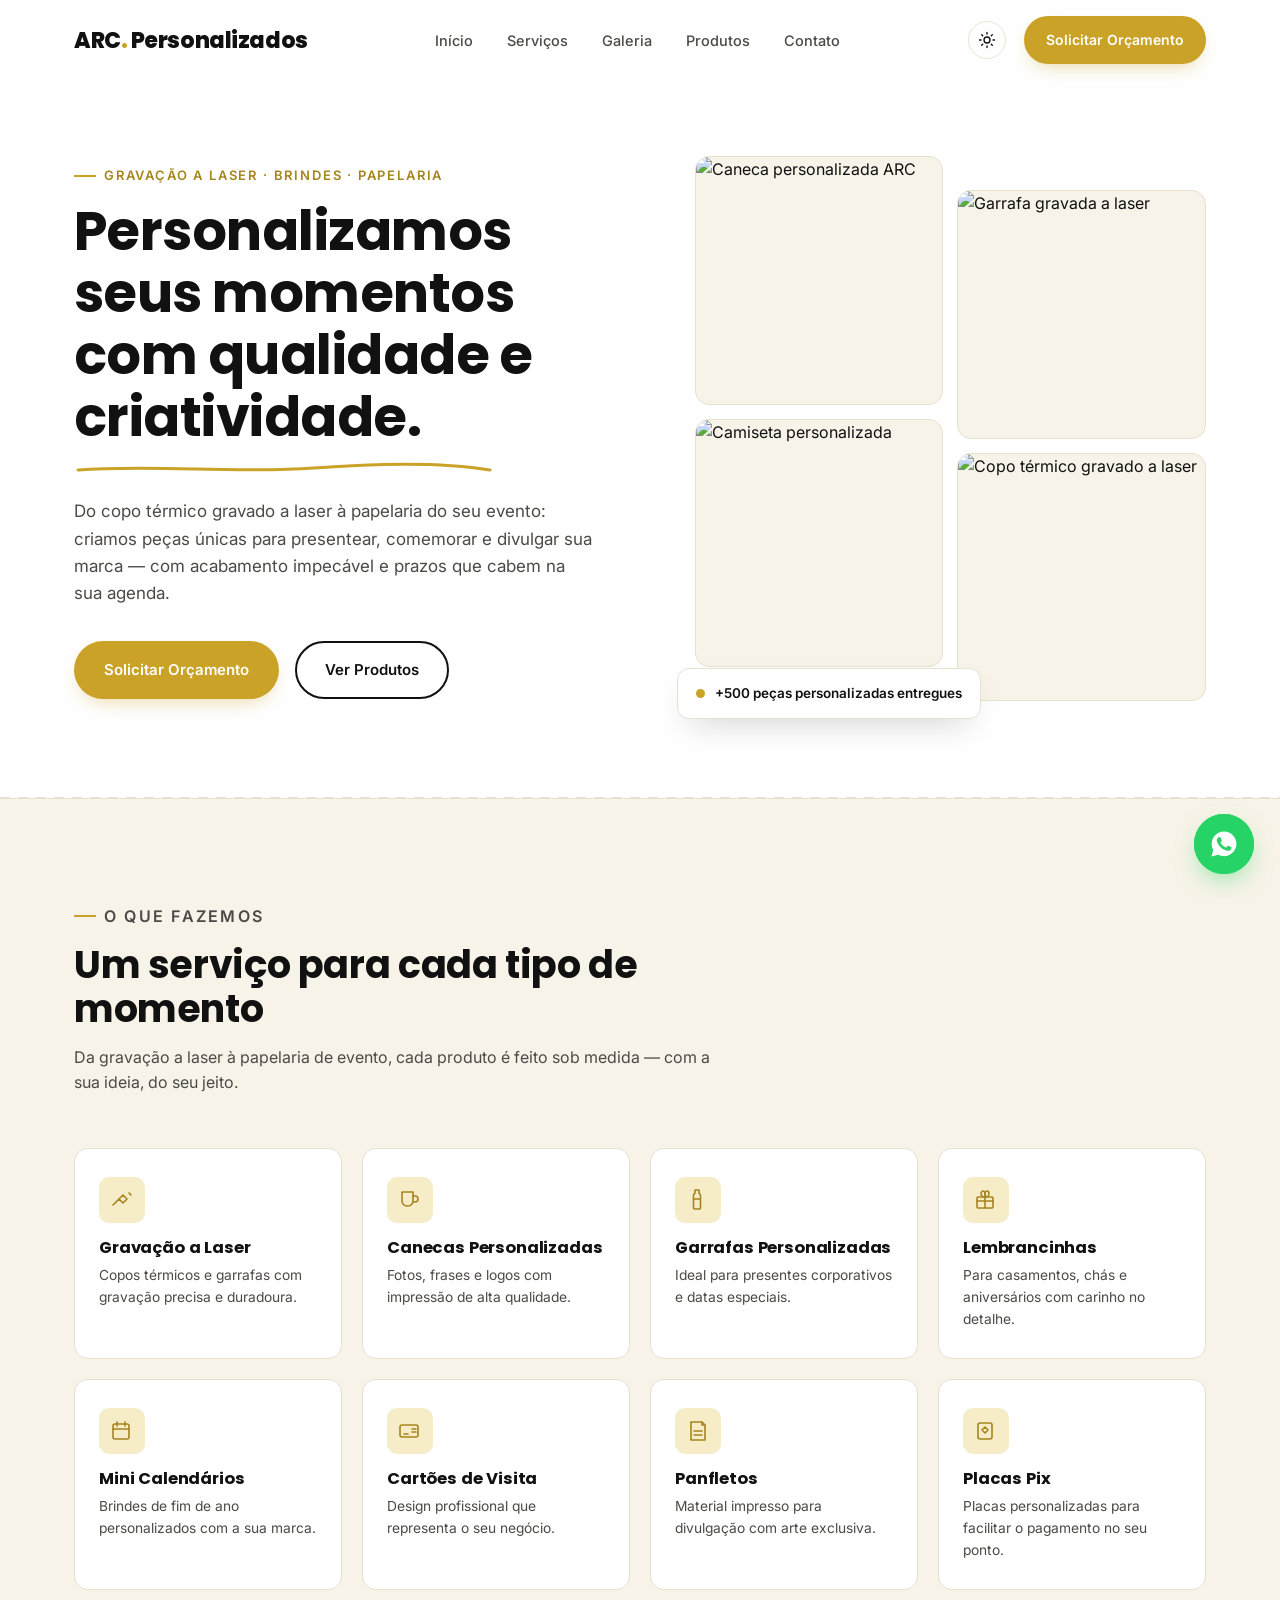
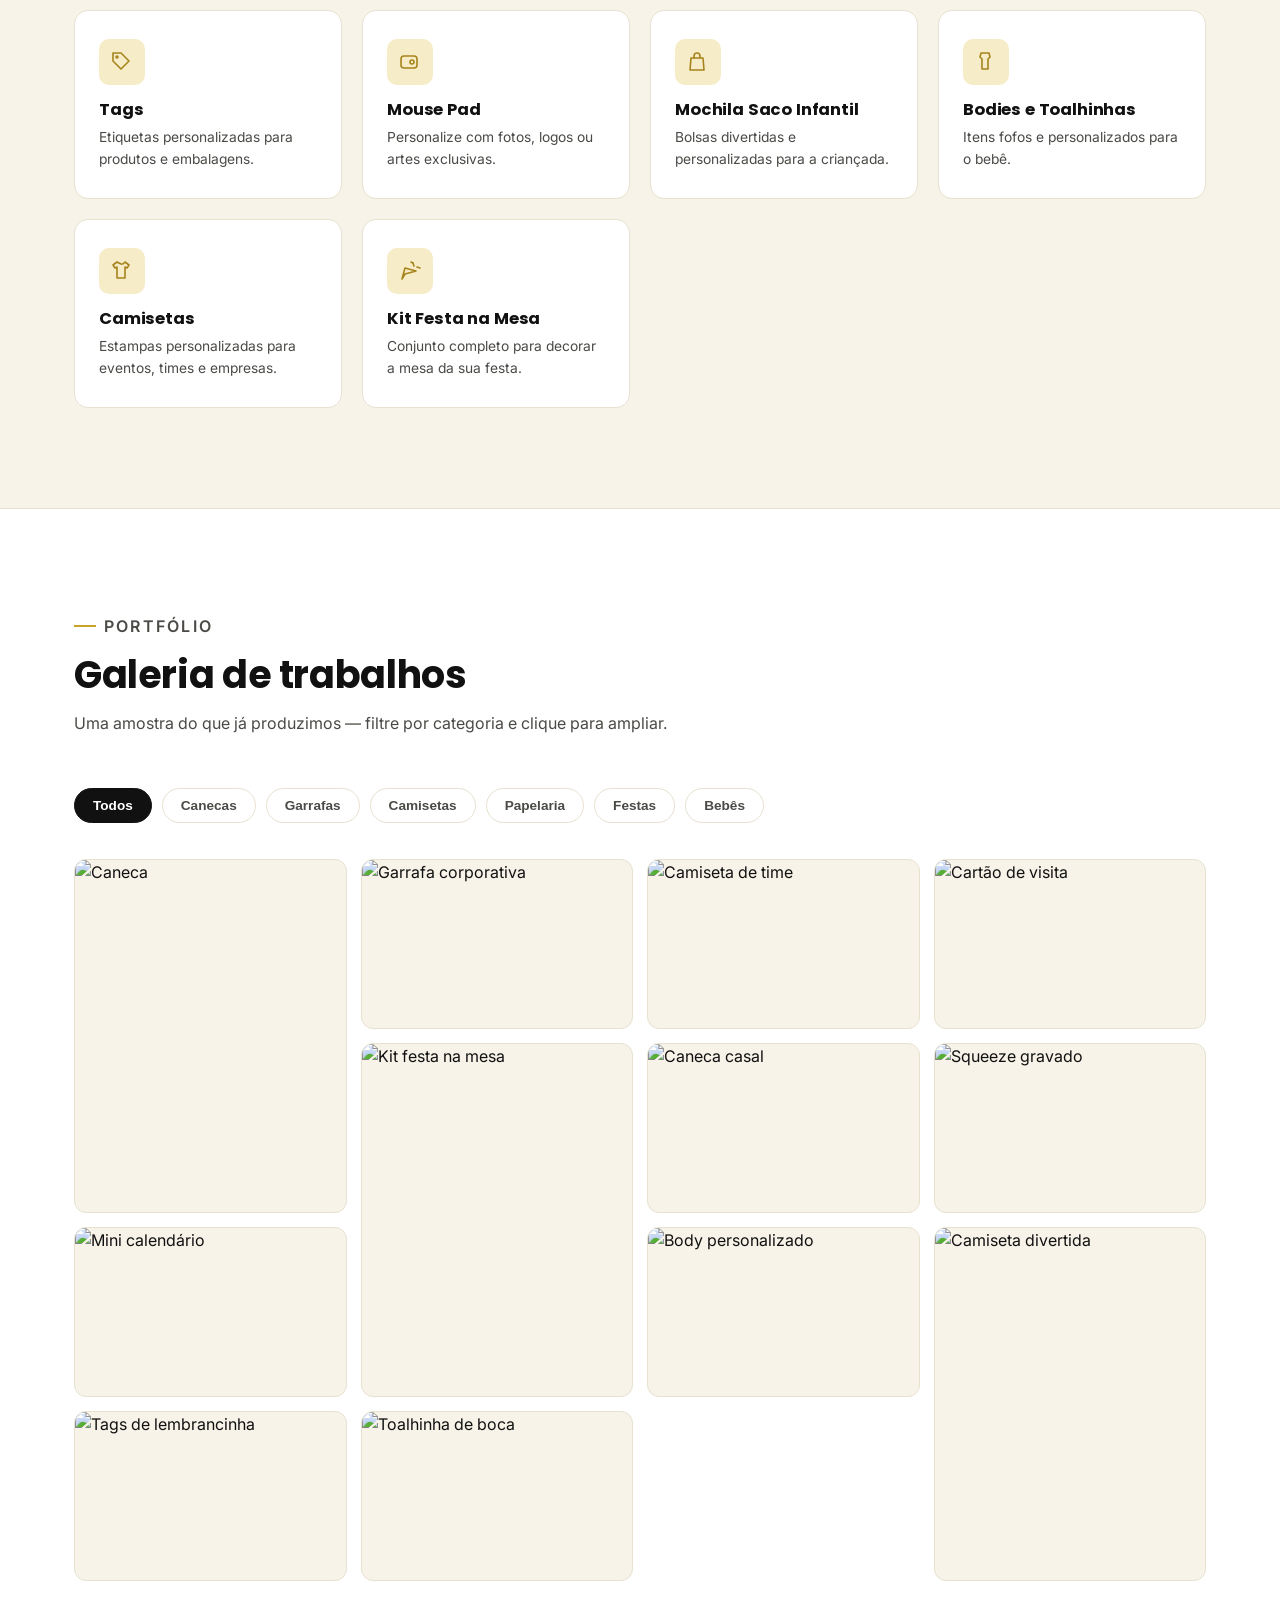
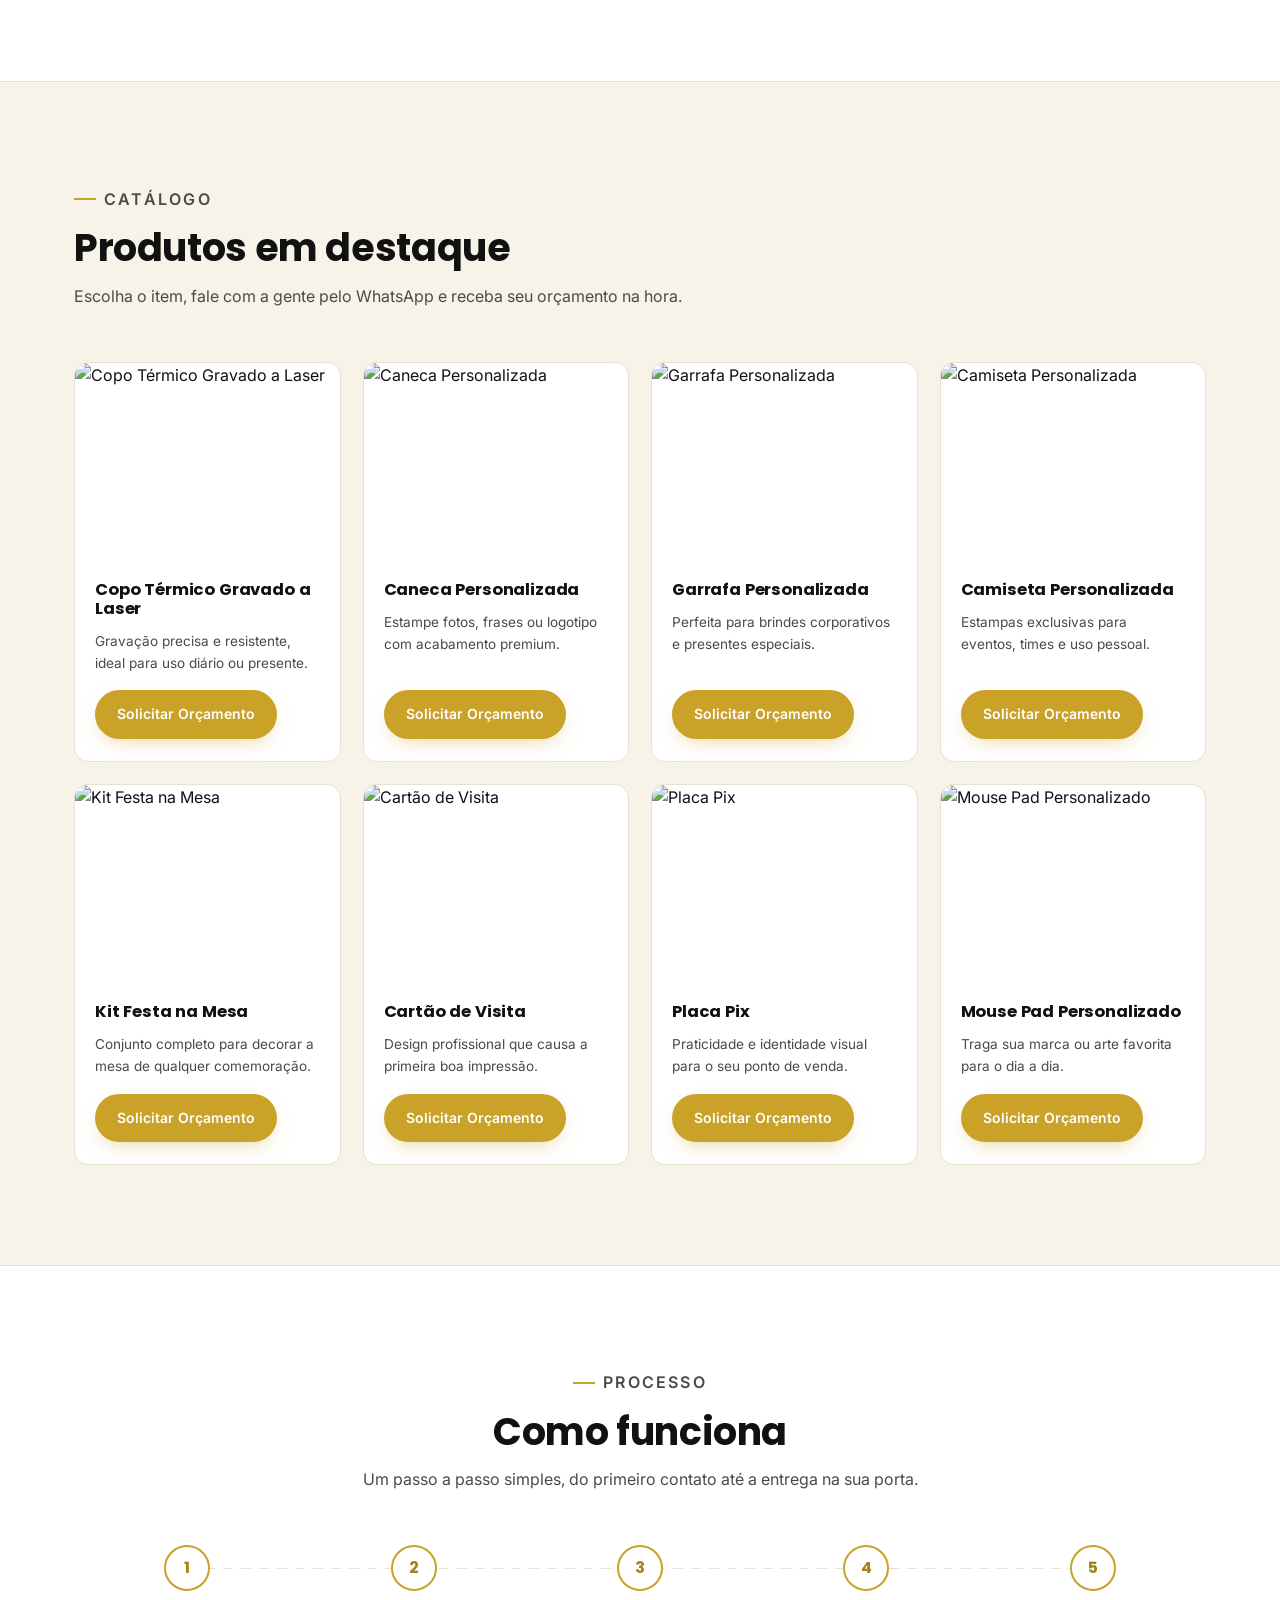
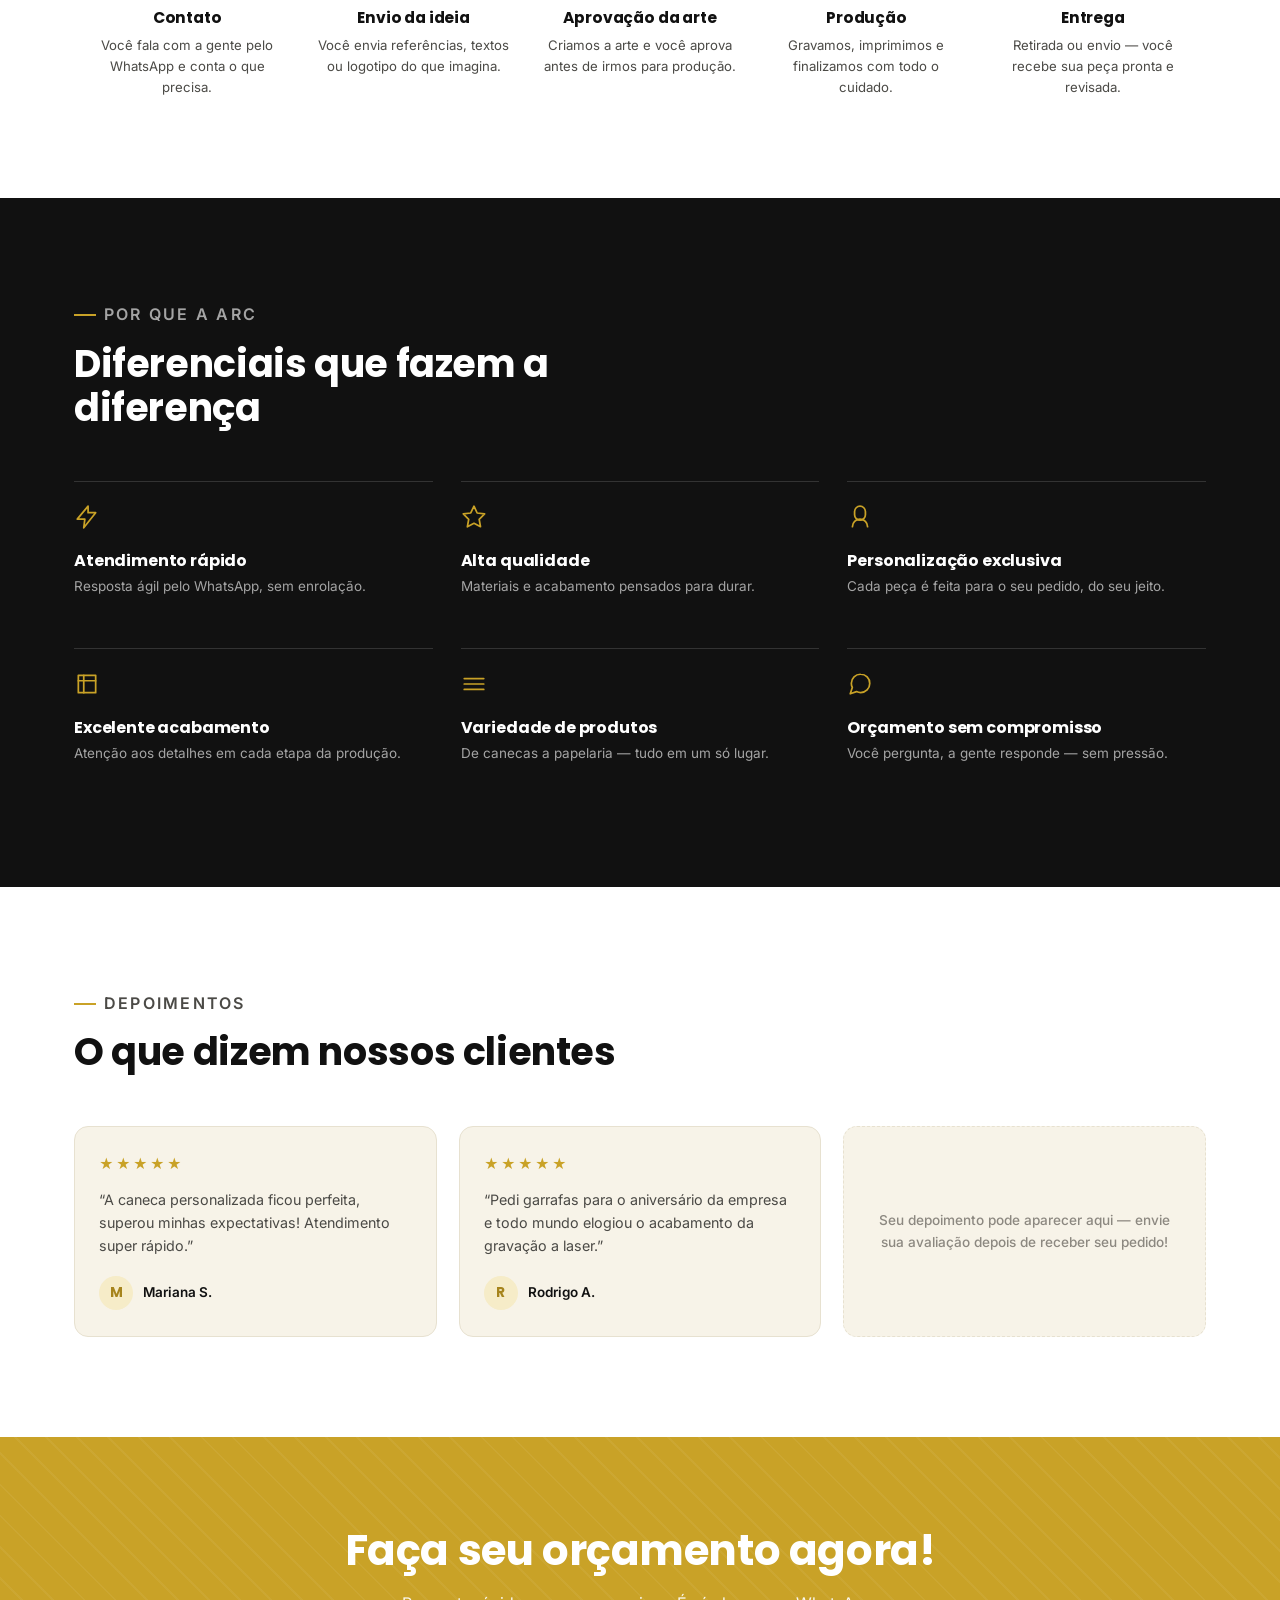
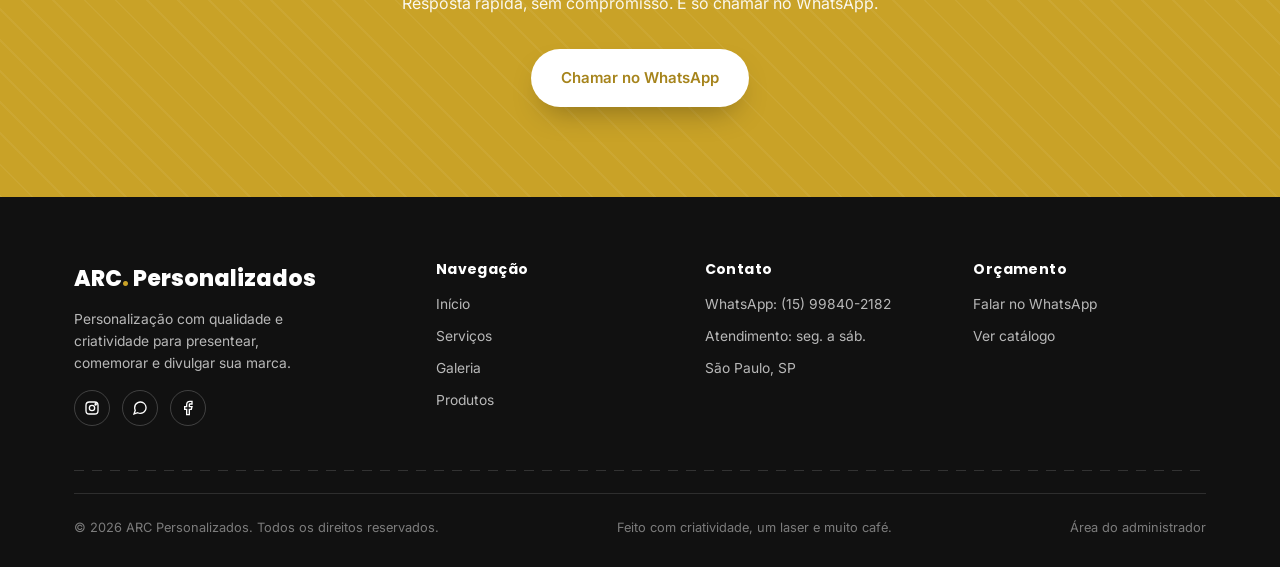
==== commit 6d0e2b30: "up" ====
--- a/index.html
+++ b/index.html
@@ -12,377 +12,8 @@
 <link rel="preconnect" href="https://fonts.googleapis.com">
 <link rel="preconnect" href="https://fonts.gstatic.com" crossorigin>
 <link href="https://fonts.googleapis.com/css2?family=Poppins:wght@500;600;700;800&family=Inter:wght@400;500;600&display=swap" rel="stylesheet">
-<style>
-  :root{
-    --bg: #ffffff;
-    --bg-alt: #FAF8F5;
-    --ink: #141414;
-    --ink-soft: #56534E;
-    --ink-faint: #8A8781;
-    --accent: #FF5A1F;
-    --accent-dark: #DB4712;
-    --accent-tint: #FFF1E9;
-    --line: #E9E5DE;
-    --font-display: 'Poppins', sans-serif;
-    --font-body: 'Inter', sans-serif;
-    --radius: 14px;
-    --container: 1180px;
-  }
-
-  *{ box-sizing: border-box; margin:0; padding:0; }
-  html{ scroll-behavior: smooth; }
-  body{
-    font-family: var(--font-body);
-    color: var(--ink);
-    background: var(--bg);
-    line-height: 1.6;
-    -webkit-font-smoothing: antialiased;
-    overflow-x: hidden;
-  }
-  img{ max-width:100%; display:block; }
-  a{ color:inherit; text-decoration:none; }
-  ul{ list-style:none; }
-  h1,h2,h3,h4{ font-family: var(--font-display); font-weight:700; line-height:1.15; letter-spacing:-0.01em; }
-  .container{ max-width: var(--container); margin:0 auto; padding:0 24px; }
-  section{ position:relative; }
-  .eyebrow{
-    display:inline-flex; align-items:center; gap:8px;
-    font-family: var(--font-body); font-weight:600; font-size:13px;
-    letter-spacing:.14em; text-transform:uppercase;
-    color: var(--accent-dark);
-    margin-bottom:14px;
-  }
-  .eyebrow::before{
-    content:""; width:22px; height:2px; background: var(--accent);
-    display:inline-block;
-  }
-  .btn{
-    display:inline-flex; align-items:center; justify-content:center; gap:10px;
-    font-family: var(--font-body); font-weight:600; font-size:15px;
-    padding:15px 28px; border-radius:999px; border:2px solid transparent;
-    cursor:pointer; transition: transform .25s ease, box-shadow .25s ease, background .25s ease, color .25s ease;
-    white-space:nowrap;
-  }
-  .btn-primary{ background: var(--accent); color:#fff; box-shadow: 0 8px 20px -8px rgba(255,90,31,.55); }
-  .btn-primary:hover{ background: var(--accent-dark); transform: translateY(-2px); box-shadow: 0 12px 26px -8px rgba(255,90,31,.6); }
-  .btn-outline{ background:transparent; border-color: var(--ink); color: var(--ink); }
-  .btn-outline:hover{ background: var(--ink); color:#fff; transform: translateY(-2px); }
-  .btn-sm{ padding:11px 20px; font-size:14px; }
-
-  /* laser-cut perforation divider */
-  .laser-divider{
-    height:1px; width:100%;
-    background-image: repeating-linear-gradient(90deg, var(--line) 0 10px, transparent 10px 18px);
-  }
-
-  /* ---------- HEADER ---------- */
-  .site-header{
-    position: sticky; top:0; z-index:100;
-    background: rgba(255,255,255,.9);
-    backdrop-filter: blur(10px);
-    -webkit-backdrop-filter: blur(10px);
-  }
-  .site-header .container{
-    display:flex; align-items:center; justify-content:space-between;
-    padding-top:16px; padding-bottom:16px;
-  }
-  .logo{
-    font-family: var(--font-display); font-weight:800; font-size:22px;
-    letter-spacing:-0.02em;
-  }
-  .logo span{ color: var(--accent); }
-  .nav-links{ display:flex; align-items:center; gap:34px; }
-  .nav-links a{
-    font-size:14.5px; font-weight:500; color: var(--ink-soft);
-    position:relative; padding:4px 0;
-    transition: color .2s ease;
-  }
-  .nav-links a:hover{ color: var(--ink); }
-  .nav-links a::after{
-    content:""; position:absolute; left:0; bottom:0; height:2px; width:0;
-    background: var(--accent); transition: width .25s ease;
-  }
-  .nav-links a:hover::after{ width:100%; }
-  .header-actions{ display:flex; align-items:center; gap:18px; }
-  .burger{ display:none; background:none; border:none; cursor:pointer; }
-  .burger span{ display:block; width:24px; height:2px; background:var(--ink); margin:5px 0; }
-
-  /* ---------- HERO ---------- */
-  .hero{ padding:76px 0 96px; background: var(--bg); overflow:hidden; }
-  .hero .container{
-    display:grid; grid-template-columns: 1.05fr .95fr; gap:56px; align-items:center;
-  }
-  .hero-title{
-    font-size: clamp(34px, 4.4vw, 54px);
-    margin-bottom:22px;
-  }
-  .hero-title .laser-line-wrap{ display:block; position:relative; overflow:hidden; }
-  .hero-underline{
-    display:block; margin-top:14px;
-  }
-  .hero-underline svg{ width:100%; max-width:420px; height:14px; display:block; }
-  .hero-underline path{
-    stroke: var(--accent);
-    stroke-width:3;
-    fill:none;
-    stroke-linecap:round;
-    stroke-dasharray: 600;
-    stroke-dashoffset: 600;
-    animation: draw-laser 1.4s .5s cubic-bezier(.65,0,.35,1) forwards;
-  }
-  @keyframes draw-laser{ to{ stroke-dashoffset:0; } }
-  .hero-sub{
-    font-size:17px; color: var(--ink-soft); max-width:520px; margin-bottom:34px;
-  }
-  .hero-actions{ display:flex; gap:16px; flex-wrap:wrap; }
-  .hero-visual{ position:relative; }
-  .hero-grid{
-    display:grid; grid-template-columns: 1fr 1fr; gap:14px;
-  }
-  .hero-grid figure{
-    border-radius: var(--radius); overflow:hidden; margin:0; position:relative;
-    background: var(--bg-alt); border:1px solid var(--line);
-    aspect-ratio: 1/1;
-  }
-  .hero-grid figure:nth-child(2){ margin-top:34px; }
-  .hero-grid figure:nth-child(3){ margin-top:-34px; }
-  .hero-grid img{ width:100%; height:100%; object-fit:cover; transition: transform .5s ease; }
-  .hero-grid figure:hover img{ transform: scale(1.06); }
-  .hero-badge{
-    position:absolute; bottom:-18px; left:-18px;
-    background:#fff; border:1px solid var(--line); border-radius:12px;
-    padding:14px 18px; box-shadow: 0 14px 34px -14px rgba(20,20,20,.25);
-    display:flex; align-items:center; gap:10px; font-size:13.5px; font-weight:600;
-  }
-  .hero-badge .dot{ width:9px; height:9px; border-radius:50%; background: var(--accent); animation: pulse 1.6s infinite; }
-  @keyframes pulse{ 0%,100%{ opacity:1; } 50%{ opacity:.35; } }
-
-  /* fade in on scroll */
-  .reveal{ opacity:0; transform: translateY(24px); transition: opacity .7s ease, transform .7s ease; }
-  .reveal.is-visible{ opacity:1; transform:none; }
-
-  /* ---------- SECTION HEADERS ---------- */
-  .section-head{ max-width:640px; margin-bottom:52px; }
-  .section-head.center{ margin-left:auto; margin-right:auto; text-align:center; }
-  .section-head h2{ font-size: clamp(28px, 3vw, 38px); margin-bottom:14px; }
-  .section-head p{ color: var(--ink-soft); font-size:16px; }
-
-  /* ---------- SERVICES ---------- */
-  .services{ padding:100px 0; background: var(--bg-alt); border-top:1px solid var(--line); border-bottom:1px solid var(--line); }
-  .services-grid{
-    display:grid; grid-template-columns: repeat(4, 1fr); gap:20px;
-  }
-  .service-card{
-    background:#fff; border:1px solid var(--line); border-radius: var(--radius);
-    padding:28px 24px; transition: border-color .25s ease, transform .25s ease, box-shadow .25s ease;
-    position:relative;
-  }
-  .service-card:hover{
-    transform: translateY(-5px);
-    border-color: var(--accent);
-    box-shadow: 0 16px 34px -18px rgba(255,90,31,.45);
-  }
-  .service-icon{
-    width:46px; height:46px; border-radius:10px; background: var(--accent-tint);
-    display:flex; align-items:center; justify-content:center; margin-bottom:16px;
-  }
-  .service-icon svg{ width:24px; height:24px; stroke: var(--accent-dark); }
-  .service-card h3{ font-size:16.5px; margin-bottom:6px; }
-  .service-card p{ font-size:13.8px; color: var(--ink-soft); }
-
-  /* ---------- GALLERY ---------- */
-  .gallery{ padding:100px 0; }
-  .gallery-tabs{ display:flex; flex-wrap:wrap; gap:10px; margin-bottom:36px; }
-  .tab-btn{
-    padding:9px 18px; border-radius:999px; border:1px solid var(--line);
-    background:#fff; font-size:13.6px; font-weight:600; cursor:pointer;
-    color: var(--ink-soft); transition: all .2s ease;
-  }
-  .tab-btn:hover{ border-color: var(--accent); color: var(--ink); }
-  .tab-btn.active{ background: var(--ink); color:#fff; border-color: var(--ink); }
-  .gallery-grid{
-    display:grid; grid-template-columns: repeat(4, 1fr); grid-auto-rows:170px; gap:14px;
-  }
-  .gallery-item{
-    border-radius:12px; overflow:hidden; cursor:pointer; position:relative;
-    border:1px solid var(--line); background:var(--bg-alt);
-  }
-  .gallery-item.tall{ grid-row: span 2; }
-  .gallery-item img{ width:100%; height:100%; object-fit:cover; transition: transform .45s ease; }
-  .gallery-item:hover img{ transform: scale(1.08); }
-  .gallery-item::after{
-    content: attr(data-label);
-    position:absolute; left:0; right:0; bottom:0;
-    padding:10px 12px; font-size:12.5px; font-weight:600; color:#fff;
-    background: linear-gradient(to top, rgba(0,0,0,.65), transparent);
-    opacity:0; transition: opacity .25s ease;
-  }
-  .gallery-item:hover::after{ opacity:1; }
-  .gallery-item.hidden{ display:none; }
-
-  /* lightbox */
-  .lightbox{
-    position:fixed; inset:0; background: rgba(15,14,13,.92); z-index:200;
-    display:none; align-items:center; justify-content:center; padding:30px;
-  }
-  .lightbox.open{ display:flex; }
-  .lightbox img{ max-width:90vw; max-height:82vh; border-radius:10px; }
-  .lightbox-close{
-    position:absolute; top:26px; right:30px; color:#fff; font-size:32px;
-    background:none; border:none; cursor:pointer; line-height:1;
-  }
-
-  /* ---------- PRODUCTS ---------- */
-  .products{ padding:100px 0; background: var(--bg-alt); border-top:1px solid var(--line); border-bottom:1px solid var(--line); }
-  .products-grid{
-    display:grid; grid-template-columns: repeat(4, 1fr); gap:22px;
-  }
-  .product-card{
-    background:#fff; border:1px solid var(--line); border-radius: var(--radius);
-    overflow:hidden; display:flex; flex-direction:column;
-    transition: transform .25s ease, box-shadow .25s ease;
-  }
-  .product-card:hover{ transform: translateY(-5px); box-shadow: 0 18px 36px -20px rgba(20,20,20,.28); }
-  .product-photo{ aspect-ratio: 4/3; overflow:hidden; }
-  .product-photo img{ width:100%; height:100%; object-fit:cover; transition: transform .45s ease; }
-  .product-card:hover .product-photo img{ transform: scale(1.07); }
-  .product-body{ padding:20px 20px 22px; display:flex; flex-direction:column; gap:12px; flex:1; }
-  .product-body h3{ font-size:16.5px; }
-  .product-body p{ font-size:13.6px; color: var(--ink-soft); flex:1; }
-  .product-body .btn{ align-self:flex-start; margin-top:4px; }
-
-  /* ---------- HOW IT WORKS ---------- */
-  .how{ padding:100px 0; }
-  .how-steps{
-    display:grid; grid-template-columns: repeat(5, 1fr); gap:0;
-    position:relative;
-  }
-  .how-steps::before{
-    content:""; position:absolute; top:23px; left:10%; right:10%; height:1px;
-    background-image: repeating-linear-gradient(90deg, var(--line) 0 10px, transparent 10px 18px);
-  }
-  .how-step{ text-align:center; padding:0 14px; position:relative; }
-  .how-num{
-    width:46px; height:46px; border-radius:50%; background:#fff; border:2px solid var(--accent);
-    color: var(--accent-dark); font-family: var(--font-display); font-weight:700; font-size:16px;
-    display:flex; align-items:center; justify-content:center; margin:0 auto 18px;
-    position:relative; z-index:2;
-  }
-  .how-step h3{ font-size:15.5px; margin-bottom:8px; }
-  .how-step p{ font-size:13.2px; color: var(--ink-soft); }
-
-  /* ---------- DIFFERENTIALS ---------- */
-  .differentials{ padding:100px 0; background: var(--ink); color:#fff; }
-  .diff-grid{ display:grid; grid-template-columns: repeat(3, 1fr); gap:28px; }
-  .diff-item{ padding:22px 0; border-top:1px solid rgba(255,255,255,.14); }
-  .diff-item svg{ width:26px; height:26px; stroke: var(--accent); margin-bottom:14px; }
-  .diff-item h3{ font-size:16px; color:#fff; margin-bottom:6px; }
-  .diff-item p{ font-size:13.5px; color: rgba(255,255,255,.62); }
-  .differentials .section-head h2, .differentials .section-head p{ color:#fff; }
-  .differentials .section-head p{ color: rgba(255,255,255,.62); }
-
-  /* ---------- TESTIMONIALS ---------- */
-  .testimonials{ padding:100px 0; }
-  .test-grid{ display:grid; grid-template-columns: repeat(3,1fr); gap:22px; }
-  .test-card{
-    background: var(--bg-alt); border:1px solid var(--line); border-radius: var(--radius);
-    padding:26px 24px;
-  }
-  .stars{ color: var(--accent); font-size:14px; margin-bottom:14px; letter-spacing:2px; }
-  .test-card p{ font-size:14.3px; color: var(--ink-soft); margin-bottom:18px; }
-  .test-author{ display:flex; align-items:center; gap:10px; font-size:13.5px; font-weight:600; }
-  .test-avatar{ width:34px; height:34px; border-radius:50%; background: var(--accent-tint); color: var(--accent-dark); display:flex; align-items:center; justify-content:center; font-weight:700; font-family: var(--font-display); }
-  .test-card.empty{
-    display:flex; align-items:center; justify-content:center; text-align:center;
-    border-style:dashed; color: var(--ink-faint); font-size:13.6px; font-weight:500;
-  }
-
-  /* ---------- FINAL CTA ---------- */
-  .final-cta{
-    padding:90px 0; text-align:center; background: var(--accent);
-    color:#fff; position:relative; overflow:hidden;
-  }
-  .final-cta::before{
-    content:""; position:absolute; inset:0;
-    background-image: repeating-linear-gradient(45deg, rgba(255,255,255,.05) 0 2px, transparent 2px 22px);
-  }
-  .final-cta h2{ font-size: clamp(28px,3.6vw,42px); margin-bottom:16px; position:relative; }
-  .final-cta p{ font-size:16px; opacity:.92; margin-bottom:32px; position:relative; }
-  .final-cta .btn-primary{ background:#fff; color: var(--accent-dark); box-shadow:0 14px 30px -12px rgba(0,0,0,.35); position:relative; }
-  .final-cta .btn-primary:hover{ background: var(--ink); color:#fff; }
-
-  /* ---------- FOOTER ---------- */
-  .site-footer{ background: var(--ink); color: rgba(255,255,255,.7); padding:64px 0 28px; }
-  .footer-grid{ display:grid; grid-template-columns: 1.4fr 1fr 1fr 1fr; gap:36px; margin-bottom:44px; }
-  .footer-logo{ font-family: var(--font-display); font-weight:800; font-size:22px; color:#fff; margin-bottom:12px; }
-  .footer-logo span{ color: var(--accent); }
-  .footer-col h4{ color:#fff; font-size:14px; margin-bottom:16px; letter-spacing:.03em; }
-  .footer-col ul li{ margin-bottom:10px; font-size:13.8px; }
-  .footer-col ul li a:hover{ color:#fff; }
-  .footer-socials{ display:flex; gap:12px; margin-top:16px; }
-  .footer-socials a{
-    width:36px; height:36px; border-radius:50%; border:1px solid rgba(255,255,255,.2);
-    display:flex; align-items:center; justify-content:center; transition: all .2s ease;
-  }
-  .footer-socials a:hover{ background: var(--accent); border-color: var(--accent); }
-  .footer-socials svg{ width:16px; height:16px; stroke:#fff; }
-  .footer-bottom{
-    border-top:1px solid rgba(255,255,255,.12); padding-top:24px;
-    display:flex; justify-content:space-between; flex-wrap:wrap; gap:10px;
-    font-size:12.8px; color: rgba(255,255,255,.45);
-  }
-
-  /* ---------- WHATSAPP FLOAT ---------- */
-  .wa-float{
-    position:fixed; bottom:26px; right:26px; z-index:150;
-    width:60px; height:60px; border-radius:50%;
-    background:#25D366; display:flex; align-items:center; justify-content:center;
-    box-shadow: 0 10px 26px -8px rgba(37,211,102,.6);
-    transition: transform .25s ease;
-  }
-  .wa-float:hover{ transform: scale(1.08); }
-  .wa-float svg{ width:30px; height:30px; fill:#fff; }
-  .wa-float .ring{
-    position:absolute; inset:0; border-radius:50%; border:2px solid #25D366;
-    animation: ring 2s infinite;
-  }
-  @keyframes ring{ 0%{ transform:scale(1); opacity:.7; } 100%{ transform:scale(1.6); opacity:0; } }
-
-  /* ---------- RESPONSIVE ---------- */
-  @media (max-width: 980px){
-    .hero .container{ grid-template-columns:1fr; }
-    .hero-visual{ order:-1; }
-    .services-grid{ grid-template-columns: repeat(2,1fr); }
-    .gallery-grid{ grid-template-columns: repeat(3,1fr); }
-    .products-grid{ grid-template-columns: repeat(2,1fr); }
-    .how-steps{ grid-template-columns: repeat(3,1fr); gap:28px; }
-    .how-steps::before{ display:none; }
-    .diff-grid{ grid-template-columns: repeat(2,1fr); }
-    .test-grid{ grid-template-columns: 1fr; }
-    .footer-grid{ grid-template-columns: 1fr 1fr; }
-  }
-  @media (max-width: 720px){
-    .nav-links{
-      position:fixed; top:66px; left:0; right:0; background:#fff;
-      flex-direction:column; align-items:flex-start; gap:0; padding:10px 24px 20px;
-      border-bottom:1px solid var(--line); transform: translateY(-130%); opacity:0;
-      transition: all .3s ease; pointer-events:none;
-    }
-    .nav-links.open{ transform:none; opacity:1; pointer-events:auto; }
-    .nav-links a{ width:100%; padding:12px 0; border-bottom:1px solid var(--line); }
-    .burger{ display:block; }
-    .header-actions .btn-primary.desktop-only{ display:none; }
-    .services-grid, .products-grid{ grid-template-columns: 1fr 1fr; }
-    .gallery-grid{ grid-template-columns: repeat(2,1fr); grid-auto-rows:140px; }
-    .how-steps{ grid-template-columns: 1fr 1fr; }
-    .diff-grid{ grid-template-columns: 1fr; }
-    .footer-grid{ grid-template-columns: 1fr 1fr; }
-    .footer-bottom{ flex-direction:column; }
-  }
-  @media (prefers-reduced-motion: reduce){
-    *{ animation-duration: .001ms !important; transition-duration: .001ms !important; }
-  }
-</style>
+<link rel="stylesheet" href="css/style.css">
+<script>(function(){var t=localStorage.getItem('arcTheme');if(t)document.documentElement.setAttribute('data-theme',t);})();</script>
 </head>
 <body>
 
@@ -398,6 +29,10 @@
       <a href="#contato">Contato</a>
     </nav>
     <div class="header-actions">
+      <button class="theme-toggle" id="themeToggle" aria-label="Alternar tema">
+        <svg class="icon-sun" viewBox="0 0 24 24"><circle cx="12" cy="12" r="4"/><path d="M12 2v2M12 20v2M4.9 4.9l1.4 1.4M17.7 17.7l1.4 1.4M2 12h2M20 12h2M4.9 19.1l1.4-1.4M17.7 6.3l1.4-1.4"/></svg>
+        <svg class="icon-moon" viewBox="0 0 24 24"><path d="M21 12.8A9 9 0 1 1 11.2 3a7 7 0 0 0 9.8 9.8Z"/></svg>
+      </button>
       <a class="btn btn-primary btn-sm desktop-only" href="https://wa.me/5515998402182?text=Ol%C3%A1!%20Quero%20solicitar%20um%20or%C3%A7amento." target="_blank" rel="noopener">Solicitar Orçamento</a>
       <button class="burger" id="burgerBtn" aria-label="Abrir menu">
         <span></span><span></span><span></span>
@@ -572,6 +207,7 @@
     <div class="footer-bottom">
       <span>&copy; <span id="year"></span> ARC Personalizados. Todos os direitos reservados.</span>
       <span>Feito com criatividade, um laser e muito café.</span>
+      <a href="admin.html" style="color:rgba(255,255,255,.45);">Área do administrador</a>
     </div>
   </div>
 </footer>
@@ -582,180 +218,10 @@
   <svg viewBox="0 0 24 24"><path d="M12.04 2C6.58 2 2.13 6.45 2.13 11.91c0 1.71.45 3.38 1.3 4.86L2 22l5.35-1.4a9.9 9.9 0 0 0 4.69 1.19h.01c5.46 0 9.91-4.45 9.91-9.91C21.96 6.45 17.51 2 12.04 2zm5.8 14.02c-.24.68-1.4 1.3-1.94 1.38-.5.08-1.13.11-1.83-.12-.42-.13-.96-.31-1.65-.61-2.9-1.25-4.79-4.17-4.94-4.36-.14-.19-1.19-1.58-1.19-3.02 0-1.44.75-2.14 1.02-2.43.27-.29.58-.36.78-.36.19 0 .39 0 .55.01.18.01.42-.07.65.5.24.58.81 2.01.88 2.16.07.15.12.32.02.51-.1.19-.15.31-.29.48-.15.17-.31.37-.44.5-.15.15-.3.31-.13.6.17.29.76 1.25 1.63 2.02 1.12 1 2.06 1.31 2.35 1.46.29.15.46.13.63-.08.17-.21.72-.84.91-1.13.19-.29.38-.24.64-.14.26.1 1.65.78 1.94.92.29.14.48.21.55.33.07.12.07.68-.17 1.36z"/></svg>
 </a>
 
-<script>
-document.getElementById('year').textContent = new Date().getFullYear();
-
-/* MOBILE NAV */
-const burger = document.getElementById('burgerBtn');
-const navLinks = document.getElementById('navLinks');
-burger.addEventListener('click', () => navLinks.classList.toggle('open'));
-navLinks.querySelectorAll('a').forEach(a => a.addEventListener('click', () => navLinks.classList.remove('open')));
-
-/* SCROLL REVEAL */
-const revealEls = document.querySelectorAll('.reveal');
-const io = new IntersectionObserver((entries) => {
-  entries.forEach(e => { if(e.isIntersecting){ e.target.classList.add('is-visible'); io.unobserve(e.target); } });
-}, { threshold: .15 });
-revealEls.forEach(el => io.observe(el));
-
-/* ---------- DATA ---------- */
-const services = [
-  { icon: 'laser', title: 'Gravação a Laser', desc: 'Copos térmicos e garrafas com gravação precisa e duradoura.' },
-  { icon: 'mug', title: 'Canecas Personalizadas', desc: 'Fotos, frases e logos com impressão de alta qualidade.' },
-  { icon: 'bottle', title: 'Garrafas Personalizadas', desc: 'Ideal para presentes corporativos e datas especiais.' },
-  { icon: 'gift', title: 'Lembrancinhas', desc: 'Para casamentos, chás e aniversários com carinho no detalhe.' },
-  { icon: 'calendar', title: 'Mini Calendários', desc: 'Brindes de fim de ano personalizados com a sua marca.' },
-  { icon: 'card', title: 'Cartões de Visita', desc: 'Design profissional que representa o seu negócio.' },
-  { icon: 'flyer', title: 'Panfletos', desc: 'Material impresso para divulgação com arte exclusiva.' },
-  { icon: 'pix', title: 'Placas Pix', desc: 'Placas personalizadas para facilitar o pagamento no seu ponto.' },
-  { icon: 'tag', title: 'Tags', desc: 'Etiquetas personalizadas para produtos e embalagens.' },
-  { icon: 'mousepad', title: 'Mouse Pad', desc: 'Personalize com fotos, logos ou artes exclusivas.' },
-  { icon: 'bag', title: 'Mochila Saco Infantil', desc: 'Bolsas divertidas e personalizadas para a criançada.' },
-  { icon: 'body', title: 'Bodies e Toalhinhas', desc: 'Itens fofos e personalizados para o bebê.' },
-  { icon: 'shirt', title: 'Camisetas', desc: 'Estampas personalizadas para eventos, times e empresas.' },
-  { icon: 'party', title: 'Kit Festa na Mesa', desc: 'Conjunto completo para decorar a mesa da sua festa.' },
-];
-
-const iconPaths = {
-  laser: '<path d="M3 17l6-6M9 11l4-4 4 4-4 4-4-4z"/><path d="M19 5l2 2"/>',
-  mug: '<path d="M4 4h11v9a5 5 0 0 1-5 5H9a5 5 0 0 1-5-5V4z"/><path d="M15 8h2a3 3 0 0 1 0 6h-2"/>',
-  bottle: '<path d="M9 2h4v3l1.5 2v13a1 1 0 0 1-1 1h-5a1 1 0 0 1-1-1V7L9 5z"/><path d="M8 11h6"/>',
-  gift: '<rect x="3" y="9" width="16" height="11" rx="1"/><path d="M3 13h16"/><path d="M11 9v11"/><path d="M11 9C9 9 7 7.5 7 5.5A2.5 2.5 0 0 1 9.5 3C11 3 11 6 11 9z"/><path d="M11 9c2 0 4-1.5 4-3.5A2.5 2.5 0 0 0 12.5 3C11 3 11 6 11 9z"/>',
-  calendar: '<rect x="3" y="5" width="16" height="15" rx="2"/><path d="M3 10h16"/><path d="M7 3v4"/><path d="M15 3v4"/>',
-  card: '<rect x="2" y="6" width="18" height="12" rx="2"/><path d="M6 15h4"/><path d="M14 10h4"/><path d="M14 13h4"/>',
-  flyer: '<path d="M5 3h11l3 3v15H5z"/><path d="M16 3v3h3"/><path d="M8 12h8"/><path d="M8 16h8"/>',
-  pix: '<rect x="4" y="4" width="14" height="16" rx="2"/><path d="M11 8l3 3-3 3-3-3z"/>',
-  tag: '<path d="M11 3l8 8-8 8-8-8V3z"/><circle cx="7" cy="7" r="1"/>',
-  mousepad: '<rect x="3" y="6" width="16" height="12" rx="3"/><circle cx="14" cy="12" r="2"/>',
-  bag: '<path d="M5 8h12l1 12H4z"/><path d="M8 8V6a3 3 0 0 1 6 0v2"/>',
-  body: '<path d="M7 3h8l1 4-2 2v10H8V9L6 7z"/>',
-  shirt: '<path d="M7 3l-4 3 2 3 2-1v11h8V8l2 1 2-3-4-3-2 2h-2z"/>',
-  party: '<path d="M4 20l3-11 11 3-11 3z"/><path d="M15 4l1 3"/><path d="M19 8l3 1"/><path d="M13 3l2 1"/>'
-};
-
-function iconSVG(name){
-  return `<svg viewBox="0 0 24 24" fill="none" stroke-width="1.6" stroke-linecap="round" stroke-linejoin="round">${iconPaths[name]||iconPaths.tag}</svg>`;
-}
-
-const servicesGrid = document.getElementById('servicesGrid');
-servicesGrid.innerHTML = services.map(s => `
-  <div class="service-card">
-    <div class="service-icon">${iconSVG(s.icon)}</div>
-    <h3>${s.title}</h3>
-    <p>${s.desc}</p>
-  </div>
-`).join('');
-
-/* GALLERY DATA */
-const galleryItems = [
-  { cat:'Canecas', label:'Caneca "Melhor mãe"', seed:'gal-caneca1', tall:true },
-  { cat:'Garrafas', label:'Garrafa corporativa', seed:'gal-garrafa1' },
-  { cat:'Camisetas', label:'Camiseta de time', seed:'gal-camiseta1' },
-  { cat:'Papelaria', label:'Cartão de visita', seed:'gal-cartao1' },
-  { cat:'Festas', label:'Kit festa na mesa', seed:'gal-festa1', tall:true },
-  { cat:'Canecas', label:'Caneca casal', seed:'gal-caneca2' },
-  { cat:'Garrafas', label:'Squeeze gravado', seed:'gal-garrafa2' },
-  { cat:'Papelaria', label:'Mini calendário', seed:'gal-calendario1' },
-  { cat:'Bebês', label:'Body personalizado', seed:'gal-body1' },
-  { cat:'Camisetas', label:'Camiseta divertida', seed:'gal-camiseta2', tall:true },
-  { cat:'Festas', label:'Tags de lembrancinha', seed:'gal-tag1' },
-  { cat:'Bebês', label:'Toalhinha de boca', seed:'gal-toalha1' },
-];
-
-const categories = ['Todos', ...Array.from(new Set(galleryItems.map(g=>g.cat)))];
-const galleryTabs = document.getElementById('galleryTabs');
-galleryTabs.innerHTML = categories.map((c,i)=> `<button class="tab-btn ${i===0?'active':''}" data-cat="${c}">${c}</button>`).join('');
-
-const galleryGrid = document.getElementById('galleryGrid');
-function renderGallery(filter){
-  galleryGrid.innerHTML = galleryItems.map(g => `
-    <div class="gallery-item ${g.tall?'tall':''} ${(filter!=='Todos' && filter!==g.cat) ? 'hidden':''}" data-cat="${g.cat}" data-full="https://picsum.photos/seed/${g.seed}/900/900" data-label="${g.label}">
-      <img loading="lazy" src="https://picsum.photos/seed/${g.seed}/400/400" alt="${g.label}">
-    </div>
-  `).join('');
-  attachLightboxHandlers();
-}
-renderGallery('Todos');
-
-galleryTabs.addEventListener('click', (e)=>{
-  const btn = e.target.closest('.tab-btn');
-  if(!btn) return;
-  galleryTabs.querySelectorAll('.tab-btn').forEach(b=>b.classList.remove('active'));
-  btn.classList.add('active');
-  renderGallery(btn.dataset.cat);
-});
-
-/* LIGHTBOX */
-const lightbox = document.getElementById('lightbox');
-const lightboxImg = document.getElementById('lightboxImg');
-function attachLightboxHandlers(){
-  galleryGrid.querySelectorAll('.gallery-item').forEach(item=>{
-    item.addEventListener('click', ()=>{
-      lightboxImg.src = item.dataset.full;
-      lightboxImg.alt = item.dataset.label;
-      lightbox.classList.add('open');
-    });
-  });
-}
-document.getElementById('lightboxClose').addEventListener('click', ()=> lightbox.classList.remove('open'));
-lightbox.addEventListener('click', (e)=>{ if(e.target === lightbox) lightbox.classList.remove('open'); });
-
-/* PRODUCTS */
-const products = [
-  { name:'Copo Térmico Gravado a Laser', desc:'Gravação precisa e resistente, ideal para uso diário ou presente.', seed:'prod-copo' },
-  { name:'Caneca Personalizada', desc:'Estampe fotos, frases ou logotipo com acabamento premium.', seed:'prod-caneca' },
-  { name:'Garrafa Personalizada', desc:'Perfeita para brindes corporativos e presentes especiais.', seed:'prod-garrafa' },
-  { name:'Camiseta Personalizada', desc:'Estampas exclusivas para eventos, times e uso pessoal.', seed:'prod-camiseta' },
-  { name:'Kit Festa na Mesa', desc:'Conjunto completo para decorar a mesa de qualquer comemoração.', seed:'prod-kitfesta' },
-  { name:'Cartão de Visita', desc:'Design profissional que causa a primeira boa impressão.', seed:'prod-cartao' },
-  { name:'Placa Pix', desc:'Praticidade e identidade visual para o seu ponto de venda.', seed:'prod-pix' },
-  { name:'Mouse Pad Personalizado', desc:'Traga sua marca ou arte favorita para o dia a dia.', seed:'prod-mousepad' },
-];
-
-const productsGrid = document.getElementById('productsGrid');
-productsGrid.innerHTML = products.map(p => {
-  const msg = encodeURIComponent(`Olá! Quero solicitar um orçamento para: ${p.name}`);
-  return `
-  <div class="product-card">
-    <div class="product-photo"><img loading="lazy" src="https://picsum.photos/seed/${p.seed}/500/380" alt="${p.name}"></div>
-    <div class="product-body">
-      <h3>${p.name}</h3>
-      <p>${p.desc}</p>
-      <a class="btn btn-primary btn-sm" href="https://wa.me/5515998402182?text=${msg}" target="_blank" rel="noopener">Solicitar Orçamento</a>
-    </div>
-  </div>`;
-}).join('');
-
-/* DIFFERENTIALS */
-const diffs = [
-  { icon:'<path d="M13 2 3 14h7l-1 8 11-14h-7z"/>', title:'Atendimento rápido', desc:'Resposta ágil pelo WhatsApp, sem enrolação.' },
-  { icon:'<path d="M12 2l2.9 6.3 6.9.9-5 4.9 1.2 6.9L12 17.8 5.9 21l1.2-6.9-5-4.9 6.9-.9z"/>', title:'Alta qualidade', desc:'Materiais e acabamento pensados para durar.' },
-  { icon:'<path d="M12 2a5 5 0 0 1 5 5v3a5 5 0 0 1-10 0V7a5 5 0 0 1 5-5z"/><path d="M5 21c0-3.9 3.1-7 7-7s7 3.1 7 7"/>', title:'Personalização exclusiva', desc:'Cada peça é feita para o seu pedido, do seu jeito.' },
-  { icon:'<path d="M4 4h16v16H4z"/><path d="M4 9h16"/><path d="M9 4v16"/>', title:'Excelente acabamento', desc:'Atenção aos detalhes em cada etapa da produção.' },
-  { icon:'<path d="M3 7h18M3 12h18M3 17h18"/>', title:'Variedade de produtos', desc:'De canecas a papelaria — tudo em um só lugar.' },
-  { icon:'<path d="M21 11.5a8.4 8.4 0 0 1-8.4 8.4 8.3 8.3 0 0 1-3.8-.9L3 21l1.9-5.8a8.3 8.3 0 0 1-.9-3.8A8.4 8.4 0 0 1 12.6 3a8.4 8.4 0 0 1 8.4 8.5z"/>', title:'Orçamento sem compromisso', desc:'Você pergunta, a gente responde — sem pressão.' },
-];
-document.getElementById('diffGrid').innerHTML = diffs.map(d => `
-  <div class="diff-item">
-    <svg viewBox="0 0 24 24" fill="none" stroke-width="1.6" stroke-linecap="round" stroke-linejoin="round">${d.icon}</svg>
-    <h3>${d.title}</h3>
-    <p>${d.desc}</p>
-  </div>
-`).join('');
-
-/* TESTIMONIALS */
-const testimonials = [
-  { name:'Mariana S.', text:'A caneca personalizada ficou perfeita, superou minhas expectativas! Atendimento super rápido.' },
-  { name:'Rodrigo A.', text:'Pedi garrafas para o aniversário da empresa e todo mundo elogiou o acabamento da gravação a laser.' },
-];
-const testGrid = document.getElementById('testGrid');
-testGrid.innerHTML = testimonials.map(t => `
-  <div class="test-card">
-    <div class="stars">★★★★★</div>
-    <p>“${t.text}”</p>
-    <div class="test-author"><div class="test-avatar">${t.name[0]}</div>${t.name}</div>
-  </div>
-`).join('') + `<div class="test-card empty">Seu depoimento pode aparecer aqui — envie sua avaliação depois de receber seu pedido!</div>`;
-</script>
+<script src="https://www.gstatic.com/firebasejs/10.12.2/firebase-app-compat.js"></script>
+<script src="https://www.gstatic.com/firebasejs/10.12.2/firebase-database-compat.js"></script>
+<script src="js/firebase-init.js"></script>
+<script src="js/theme.js"></script>
+<script src="js/main.js"></script>
 </body>
 </html>
--- a/css/style.css
+++ b/css/style.css
@@ -0,0 +1,415 @@
+:root{
+  --bg: #ffffff;
+  --bg-alt: #F7F3E8;
+  --surface: #ffffff;
+  --ink: #111111;
+  --ink-soft: #4B4A46;
+  --ink-faint: #8C8880;
+  --line: #E7E1D0;
+  --header-bg: rgba(255,255,255,.88);
+  --accent: #C9A227;
+  --accent-dark: #A6841C;
+  --accent-tint: #F6ECC8;
+  --charcoal: #111111;
+  --paper: #ffffff;
+  --font-display: 'Poppins', sans-serif;
+  --font-body: 'Inter', sans-serif;
+  --radius: 14px;
+  --container: 1180px;
+}
+
+:root[data-theme="dark"]{
+  --bg: #0E0D0C;
+  --bg-alt: #17150F;
+  --surface: #1C1A15;
+  --ink: #F3EFE4;
+  --ink-soft: #C7C2B4;
+  --ink-faint: #8C8880;
+  --line: #2E2B22;
+  --header-bg: rgba(14,13,12,.85);
+  --accent: #E4BF4F;
+  --accent-dark: #C9A227;
+  --accent-tint: rgba(228,191,79,.14);
+}
+@media (prefers-color-scheme: dark){
+  :root:not([data-theme="light"]):not([data-theme="dark"]){
+    --bg: #0E0D0C;
+    --bg-alt: #17150F;
+    --surface: #1C1A15;
+    --ink: #F3EFE4;
+    --ink-soft: #C7C2B4;
+    --ink-faint: #8C8880;
+    --line: #2E2B22;
+    --header-bg: rgba(14,13,12,.85);
+    --accent: #E4BF4F;
+    --accent-dark: #C9A227;
+    --accent-tint: rgba(228,191,79,.14);
+  }
+}
+
+*{ box-sizing: border-box; margin:0; padding:0; }
+html{ scroll-behavior: smooth; }
+body{
+  font-family: var(--font-body);
+  color: var(--ink);
+  background: var(--bg);
+  line-height: 1.6;
+  -webkit-font-smoothing: antialiased;
+  overflow-x: hidden;
+  transition: background .25s ease, color .25s ease;
+}
+img{ max-width:100%; display:block; }
+a{ color:inherit; text-decoration:none; }
+ul{ list-style:none; }
+h1,h2,h3,h4{ font-family: var(--font-display); font-weight:700; line-height:1.15; letter-spacing:-0.01em; }
+.container{ max-width: var(--container); margin:0 auto; padding:0 24px; }
+section{ position:relative; }
+.eyebrow{
+  display:inline-flex; align-items:center; gap:8px;
+  font-family: var(--font-body); font-weight:600; font-size:13px;
+  letter-spacing:.14em; text-transform:uppercase;
+  color: var(--accent-dark);
+  margin-bottom:14px;
+}
+.eyebrow::before{
+  content:""; width:22px; height:2px; background: var(--accent);
+  display:inline-block;
+}
+.btn{
+  display:inline-flex; align-items:center; justify-content:center; gap:10px;
+  font-family: var(--font-body); font-weight:600; font-size:15px;
+  padding:15px 28px; border-radius:999px; border:2px solid transparent;
+  cursor:pointer; transition: transform .25s ease, box-shadow .25s ease, background .25s ease, color .25s ease, border-color .25s ease;
+  white-space:nowrap;
+}
+.btn-primary{ background: var(--accent); color: var(--paper); box-shadow: 0 8px 20px -8px rgba(201,162,39,.5); }
+.btn-primary:hover{ background: var(--accent-dark); transform: translateY(-2px); box-shadow: 0 12px 26px -8px rgba(201,162,39,.55); }
+.btn-outline{ background:transparent; border-color: var(--ink); color: var(--ink); }
+.btn-outline:hover{ background: var(--ink); color: var(--bg); transform: translateY(-2px); }
+.btn-sm{ padding:11px 20px; font-size:14px; }
+
+/* theme toggle */
+.theme-toggle{
+  width:38px; height:38px; border-radius:50%; border:1px solid var(--line); background:transparent;
+  display:flex; align-items:center; justify-content:center; cursor:pointer; color: var(--ink);
+  transition: border-color .2s ease, color .2s ease;
+}
+.theme-toggle:hover{ border-color: var(--accent); color: var(--accent-dark); }
+.theme-toggle svg{ width:18px; height:18px; fill:none; stroke: currentColor; stroke-width:1.8; stroke-linecap:round; stroke-linejoin:round; }
+.theme-toggle .icon-moon{ display:none; }
+.theme-toggle.is-dark .icon-sun{ display:none; }
+.theme-toggle.is-dark .icon-moon{ display:block; }
+
+/* laser-cut perforation divider */
+.laser-divider{
+  height:1px; width:100%;
+  background-image: repeating-linear-gradient(90deg, var(--line) 0 10px, transparent 10px 18px);
+}
+
+/* ---------- HEADER ---------- */
+.site-header{
+  position: sticky; top:0; z-index:100;
+  background: var(--header-bg);
+  backdrop-filter: blur(10px);
+  -webkit-backdrop-filter: blur(10px);
+}
+.site-header .container{
+  display:flex; align-items:center; justify-content:space-between;
+  padding-top:16px; padding-bottom:16px;
+}
+.logo{
+  font-family: var(--font-display); font-weight:800; font-size:22px;
+  letter-spacing:-0.02em;
+}
+.logo span{ color: var(--accent); }
+.nav-links{ display:flex; align-items:center; gap:34px; }
+.nav-links a{
+  font-size:14.5px; font-weight:500; color: var(--ink-soft);
+  position:relative; padding:4px 0;
+  transition: color .2s ease;
+}
+.nav-links a:hover{ color: var(--ink); }
+.nav-links a::after{
+  content:""; position:absolute; left:0; bottom:0; height:2px; width:0;
+  background: var(--accent); transition: width .25s ease;
+}
+.nav-links a:hover::after{ width:100%; }
+.header-actions{ display:flex; align-items:center; gap:18px; }
+.burger{ display:none; background:none; border:none; cursor:pointer; }
+.burger span{ display:block; width:24px; height:2px; background:var(--ink); margin:5px 0; }
+
+/* ---------- HERO ---------- */
+.hero{ padding:76px 0 96px; background: var(--bg); overflow:hidden; }
+.hero .container{
+  display:grid; grid-template-columns: 1.05fr .95fr; gap:56px; align-items:center;
+}
+.hero-title{
+  font-size: clamp(34px, 4.4vw, 54px);
+  margin-bottom:22px;
+}
+.hero-title .laser-line-wrap{ display:block; position:relative; overflow:hidden; }
+.hero-underline{
+  display:block; margin-top:14px;
+}
+.hero-underline svg{ width:100%; max-width:420px; height:14px; display:block; }
+.hero-underline path{
+  stroke: var(--accent);
+  stroke-width:3;
+  fill:none;
+  stroke-linecap:round;
+  stroke-dasharray: 600;
+  stroke-dashoffset: 600;
+  animation: draw-laser 1.4s .5s cubic-bezier(.65,0,.35,1) forwards;
+}
+@keyframes draw-laser{ to{ stroke-dashoffset:0; } }
+.hero-sub{
+  font-size:17px; color: var(--ink-soft); max-width:520px; margin-bottom:34px;
+}
+.hero-actions{ display:flex; gap:16px; flex-wrap:wrap; }
+.hero-visual{ position:relative; }
+.hero-grid{
+  display:grid; grid-template-columns: 1fr 1fr; gap:14px;
+}
+.hero-grid figure{
+  border-radius: var(--radius); overflow:hidden; margin:0; position:relative;
+  background: var(--bg-alt); border:1px solid var(--line);
+  aspect-ratio: 1/1;
+}
+.hero-grid figure:nth-child(2){ margin-top:34px; }
+.hero-grid figure:nth-child(3){ margin-top:-34px; }
+.hero-grid img{ width:100%; height:100%; object-fit:cover; transition: transform .5s ease; }
+.hero-grid figure:hover img{ transform: scale(1.06); }
+.hero-badge{
+  position:absolute; bottom:-18px; left:-18px;
+  background: var(--surface); border:1px solid var(--line); border-radius:12px;
+  padding:14px 18px; box-shadow: 0 14px 34px -14px rgba(20,20,20,.25);
+  display:flex; align-items:center; gap:10px; font-size:13.5px; font-weight:600;
+}
+.hero-badge .dot{ width:9px; height:9px; border-radius:50%; background: var(--accent); animation: pulse 1.6s infinite; }
+@keyframes pulse{ 0%,100%{ opacity:1; } 50%{ opacity:.35; } }
+
+/* fade in on scroll */
+.reveal{ opacity:0; transform: translateY(24px); transition: opacity .7s ease, transform .7s ease; }
+.reveal.is-visible{ opacity:1; transform:none; }
+
+/* ---------- SECTION HEADERS ---------- */
+.section-head{ max-width:640px; margin-bottom:52px; }
+.section-head.center{ margin-left:auto; margin-right:auto; text-align:center; }
+.section-head h2{ font-size: clamp(28px, 3vw, 38px); margin-bottom:14px; }
+.section-head p{ color: var(--ink-soft); font-size:16px; }
+
+/* ---------- SERVICES ---------- */
+.services{ padding:100px 0; background: var(--bg-alt); border-top:1px solid var(--line); border-bottom:1px solid var(--line); }
+.services-grid{
+  display:grid; grid-template-columns: repeat(4, 1fr); gap:20px;
+}
+.service-card{
+  background: var(--surface); border:1px solid var(--line); border-radius: var(--radius);
+  padding:28px 24px; transition: border-color .25s ease, transform .25s ease, box-shadow .25s ease;
+  position:relative;
+}
+.service-card:hover{
+  transform: translateY(-5px);
+  border-color: var(--accent);
+  box-shadow: 0 16px 34px -18px rgba(201,162,39,.4);
+}
+.service-icon{
+  width:46px; height:46px; border-radius:10px; background: var(--accent-tint);
+  display:flex; align-items:center; justify-content:center; margin-bottom:16px;
+}
+.service-icon svg{ width:24px; height:24px; stroke: var(--accent-dark); }
+.service-card h3{ font-size:16.5px; margin-bottom:6px; }
+.service-card p{ font-size:13.8px; color: var(--ink-soft); }
+
+/* ---------- GALLERY ---------- */
+.gallery{ padding:100px 0; }
+.gallery-tabs{ display:flex; flex-wrap:wrap; gap:10px; margin-bottom:36px; }
+.tab-btn{
+  padding:9px 18px; border-radius:999px; border:1px solid var(--line);
+  background: var(--surface); font-size:13.6px; font-weight:600; cursor:pointer;
+  color: var(--ink-soft); transition: all .2s ease;
+}
+.tab-btn:hover{ border-color: var(--accent); color: var(--ink); }
+.tab-btn.active{ background: var(--ink); color: var(--bg); border-color: var(--ink); }
+.gallery-grid{
+  display:grid; grid-template-columns: repeat(4, 1fr); grid-auto-rows:170px; gap:14px;
+}
+.gallery-item{
+  border-radius:12px; overflow:hidden; cursor:pointer; position:relative;
+  border:1px solid var(--line); background:var(--bg-alt);
+}
+.gallery-item.tall{ grid-row: span 2; }
+.gallery-item img{ width:100%; height:100%; object-fit:cover; transition: transform .45s ease; }
+.gallery-item:hover img{ transform: scale(1.08); }
+.gallery-item::after{
+  content: attr(data-label);
+  position:absolute; left:0; right:0; bottom:0;
+  padding:10px 12px; font-size:12.5px; font-weight:600; color:#fff;
+  background: linear-gradient(to top, rgba(0,0,0,.65), transparent);
+  opacity:0; transition: opacity .25s ease;
+}
+.gallery-item:hover::after{ opacity:1; }
+.gallery-item.hidden{ display:none; }
+
+/* lightbox */
+.lightbox{
+  position:fixed; inset:0; background: rgba(15,14,13,.92); z-index:200;
+  display:none; align-items:center; justify-content:center; padding:30px;
+}
+.lightbox.open{ display:flex; }
+.lightbox img{ max-width:90vw; max-height:82vh; border-radius:10px; }
+.lightbox-close{
+  position:absolute; top:26px; right:30px; color:#fff; font-size:32px;
+  background:none; border:none; cursor:pointer; line-height:1;
+}
+
+/* ---------- PRODUCTS ---------- */
+.products{ padding:100px 0; background: var(--bg-alt); border-top:1px solid var(--line); border-bottom:1px solid var(--line); }
+.products-grid{
+  display:grid; grid-template-columns: repeat(4, 1fr); gap:22px;
+}
+.product-card{
+  background: var(--surface); border:1px solid var(--line); border-radius: var(--radius);
+  overflow:hidden; display:flex; flex-direction:column;
+  transition: transform .25s ease, box-shadow .25s ease;
+}
+.product-card:hover{ transform: translateY(-5px); box-shadow: 0 18px 36px -20px rgba(20,20,20,.28); }
+.product-photo{ aspect-ratio: 4/3; overflow:hidden; }
+.product-photo img{ width:100%; height:100%; object-fit:cover; transition: transform .45s ease; }
+.product-card:hover .product-photo img{ transform: scale(1.07); }
+.product-body{ padding:20px 20px 22px; display:flex; flex-direction:column; gap:12px; flex:1; }
+.product-body h3{ font-size:16.5px; }
+.product-body p{ font-size:13.6px; color: var(--ink-soft); flex:1; }
+.product-body .btn{ align-self:flex-start; margin-top:4px; }
+
+/* ---------- HOW IT WORKS ---------- */
+.how{ padding:100px 0; }
+.how-steps{
+  display:grid; grid-template-columns: repeat(5, 1fr); gap:0;
+  position:relative;
+}
+.how-steps::before{
+  content:""; position:absolute; top:23px; left:10%; right:10%; height:1px;
+  background-image: repeating-linear-gradient(90deg, var(--line) 0 10px, transparent 10px 18px);
+}
+.how-step{ text-align:center; padding:0 14px; position:relative; }
+.how-num{
+  width:46px; height:46px; border-radius:50%; background: var(--surface); border:2px solid var(--accent);
+  color: var(--accent-dark); font-family: var(--font-display); font-weight:700; font-size:16px;
+  display:flex; align-items:center; justify-content:center; margin:0 auto 18px;
+  position:relative; z-index:2;
+}
+.how-step h3{ font-size:15.5px; margin-bottom:8px; }
+.how-step p{ font-size:13.2px; color: var(--ink-soft); }
+
+/* ---------- DIFFERENTIALS ---------- */
+.differentials{ padding:100px 0; background: var(--charcoal); color: var(--paper); }
+.diff-grid{ display:grid; grid-template-columns: repeat(3, 1fr); gap:28px; }
+.diff-item{ padding:22px 0; border-top:1px solid rgba(255,255,255,.14); }
+.diff-item svg{ width:26px; height:26px; stroke: var(--accent); margin-bottom:14px; }
+.diff-item h3{ font-size:16px; color:#fff; margin-bottom:6px; }
+.diff-item p{ font-size:13.5px; color: rgba(255,255,255,.62); }
+.differentials .section-head h2, .differentials .section-head p{ color:#fff; }
+.differentials .section-head p{ color: rgba(255,255,255,.62); }
+
+/* ---------- TESTIMONIALS ---------- */
+.testimonials{ padding:100px 0; }
+.test-grid{ display:grid; grid-template-columns: repeat(3,1fr); gap:22px; }
+.test-card{
+  background: var(--bg-alt); border:1px solid var(--line); border-radius: var(--radius);
+  padding:26px 24px;
+}
+.stars{ color: var(--accent); font-size:14px; margin-bottom:14px; letter-spacing:2px; }
+.test-card p{ font-size:14.3px; color: var(--ink-soft); margin-bottom:18px; }
+.test-author{ display:flex; align-items:center; gap:10px; font-size:13.5px; font-weight:600; }
+.test-avatar{ width:34px; height:34px; border-radius:50%; background: var(--accent-tint); color: var(--accent-dark); display:flex; align-items:center; justify-content:center; font-weight:700; font-family: var(--font-display); }
+.test-card.empty{
+  display:flex; align-items:center; justify-content:center; text-align:center;
+  border-style:dashed; color: var(--ink-faint); font-size:13.6px; font-weight:500;
+}
+
+/* ---------- FINAL CTA ---------- */
+.final-cta{
+  padding:90px 0; text-align:center; background: var(--accent);
+  color:#fff; position:relative; overflow:hidden;
+}
+.final-cta::before{
+  content:""; position:absolute; inset:0;
+  background-image: repeating-linear-gradient(45deg, rgba(255,255,255,.05) 0 2px, transparent 2px 22px);
+}
+.final-cta h2{ font-size: clamp(28px,3.6vw,42px); margin-bottom:16px; position:relative; }
+.final-cta p{ font-size:16px; opacity:.92; margin-bottom:32px; position:relative; }
+.final-cta .btn-primary{ background:#fff; color: var(--accent-dark); box-shadow:0 14px 30px -12px rgba(0,0,0,.35); position:relative; }
+.final-cta .btn-primary:hover{ background: var(--ink); color: var(--bg); }
+
+/* ---------- FOOTER ---------- */
+.site-footer{ background: var(--charcoal); color: rgba(255,255,255,.7); padding:64px 0 28px; }
+.footer-grid{ display:grid; grid-template-columns: 1.4fr 1fr 1fr 1fr; gap:36px; margin-bottom:44px; }
+.footer-logo{ font-family: var(--font-display); font-weight:800; font-size:22px; color:#fff; margin-bottom:12px; }
+.footer-logo span{ color: var(--accent); }
+.footer-col h4{ color:#fff; font-size:14px; margin-bottom:16px; letter-spacing:.03em; }
+.footer-col ul li{ margin-bottom:10px; font-size:13.8px; }
+.footer-col ul li a:hover{ color:#fff; }
+.footer-socials{ display:flex; gap:12px; margin-top:16px; }
+.footer-socials a{
+  width:36px; height:36px; border-radius:50%; border:1px solid rgba(255,255,255,.2);
+  display:flex; align-items:center; justify-content:center; transition: all .2s ease;
+}
+.footer-socials a:hover{ background: var(--accent); border-color: var(--accent); }
+.footer-socials svg{ width:16px; height:16px; stroke:#fff; }
+.footer-bottom{
+  border-top:1px solid rgba(255,255,255,.12); padding-top:24px;
+  display:flex; justify-content:space-between; flex-wrap:wrap; gap:10px;
+  font-size:12.8px; color: rgba(255,255,255,.45);
+}
+
+/* ---------- WHATSAPP FLOAT ---------- */
+.wa-float{
+  position:fixed; bottom:26px; right:26px; z-index:150;
+  width:60px; height:60px; border-radius:50%;
+  background:#25D366; display:flex; align-items:center; justify-content:center;
+  box-shadow: 0 10px 26px -8px rgba(37,211,102,.6);
+  transition: transform .25s ease;
+}
+.wa-float:hover{ transform: scale(1.08); }
+.wa-float svg{ width:30px; height:30px; fill:#fff; }
+.wa-float .ring{
+  position:absolute; inset:0; border-radius:50%; border:2px solid #25D366;
+  animation: ring 2s infinite;
+}
+@keyframes ring{ 0%{ transform:scale(1); opacity:.7; } 100%{ transform:scale(1.6); opacity:0; } }
+
+/* ---------- RESPONSIVE ---------- */
+@media (max-width: 980px){
+  .hero .container{ grid-template-columns:1fr; }
+  .hero-visual{ order:-1; }
+  .services-grid{ grid-template-columns: repeat(2,1fr); }
+  .gallery-grid{ grid-template-columns: repeat(3,1fr); }
+  .products-grid{ grid-template-columns: repeat(2,1fr); }
+  .how-steps{ grid-template-columns: repeat(3,1fr); gap:28px; }
+  .how-steps::before{ display:none; }
+  .diff-grid{ grid-template-columns: repeat(2,1fr); }
+  .test-grid{ grid-template-columns: 1fr; }
+  .footer-grid{ grid-template-columns: 1fr 1fr; }
+}
+@media (max-width: 720px){
+  .nav-links{
+    position:fixed; top:66px; left:0; right:0; background: var(--surface);
+    flex-direction:column; align-items:flex-start; gap:0; padding:10px 24px 20px;
+    border-bottom:1px solid var(--line); transform: translateY(-130%); opacity:0;
+    transition: all .3s ease; pointer-events:none;
+  }
+  .nav-links.open{ transform:none; opacity:1; pointer-events:auto; }
+  .nav-links a{ width:100%; padding:12px 0; border-bottom:1px solid var(--line); }
+  .burger{ display:block; }
+  .header-actions .btn-primary.desktop-only{ display:none; }
+  .services-grid, .products-grid{ grid-template-columns: 1fr 1fr; }
+  .gallery-grid{ grid-template-columns: repeat(2,1fr); grid-auto-rows:140px; }
+  .how-steps{ grid-template-columns: 1fr 1fr; }
+  .diff-grid{ grid-template-columns: 1fr; }
+  .footer-grid{ grid-template-columns: 1fr 1fr; }
+  .footer-bottom{ flex-direction:column; }
+}
+@media (prefers-reduced-motion: reduce){
+  *{ animation-duration: .001ms !important; transition-duration: .001ms !important; }
+}
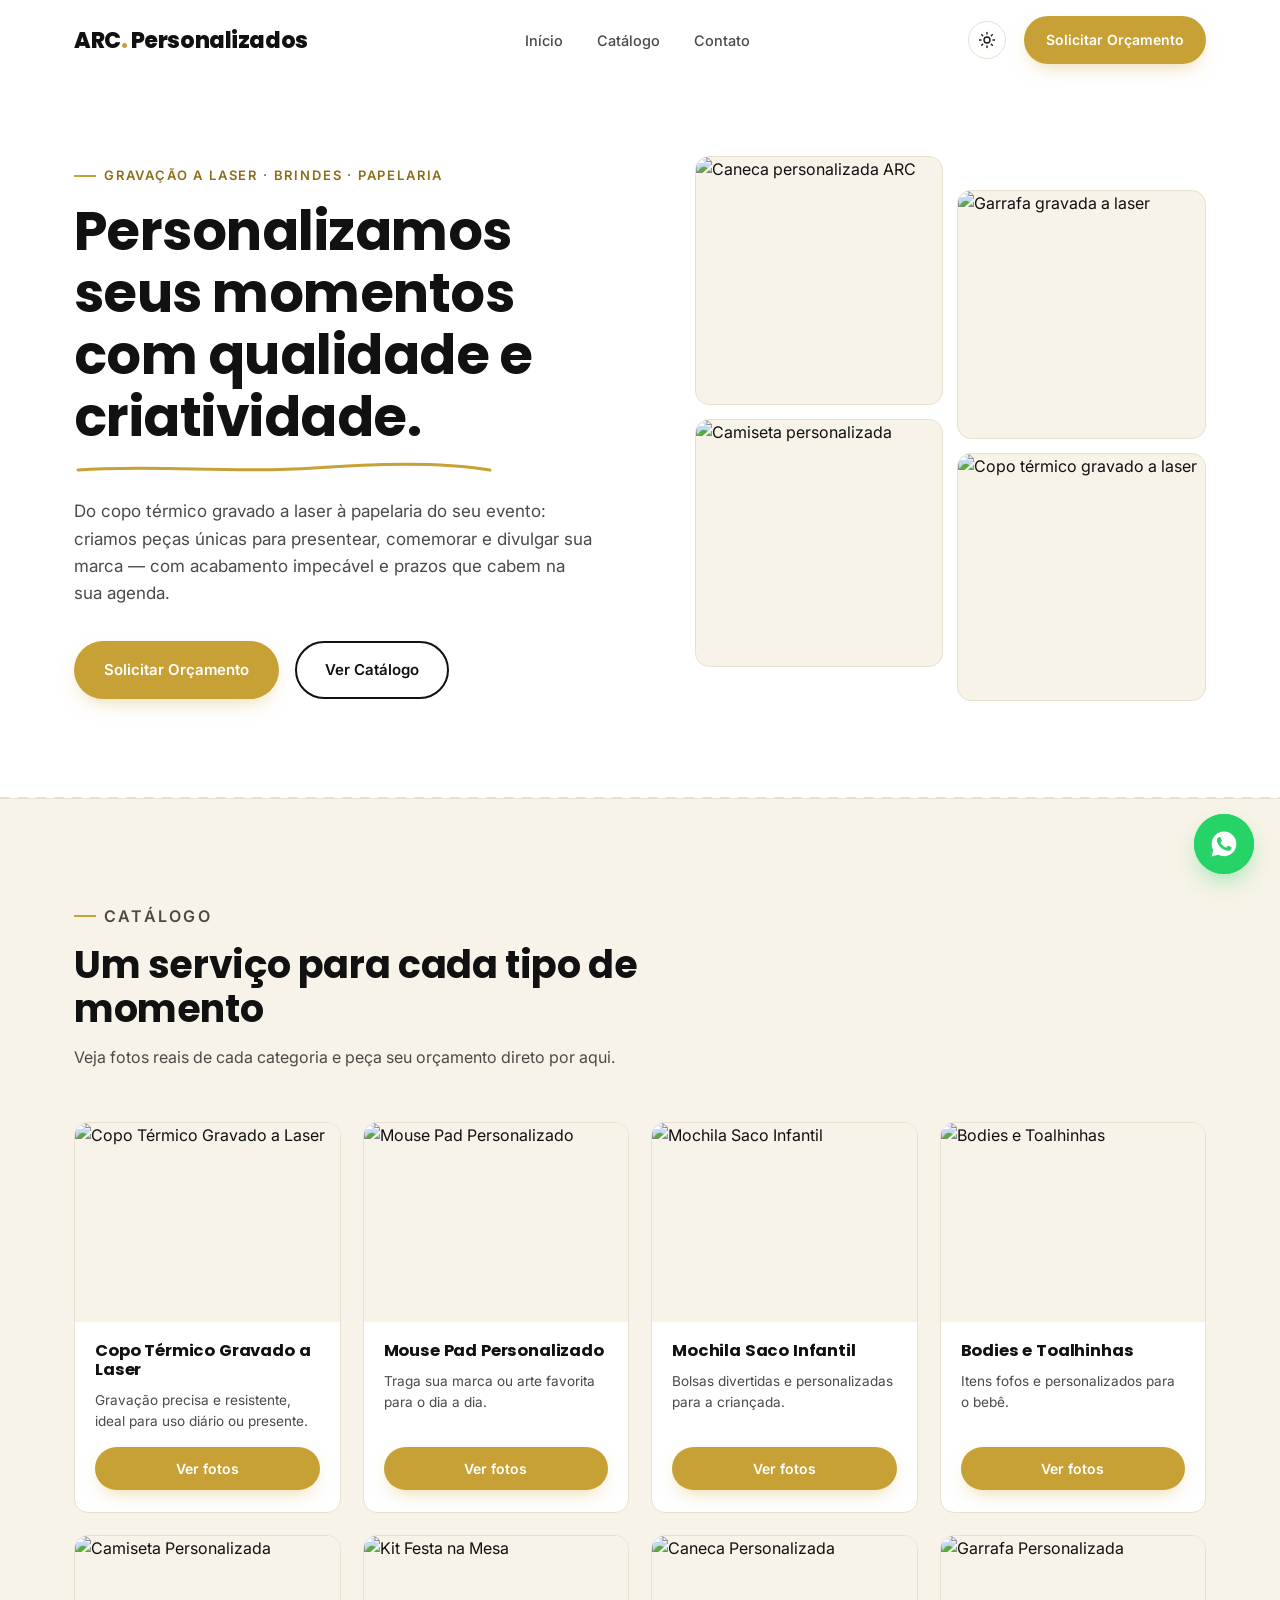
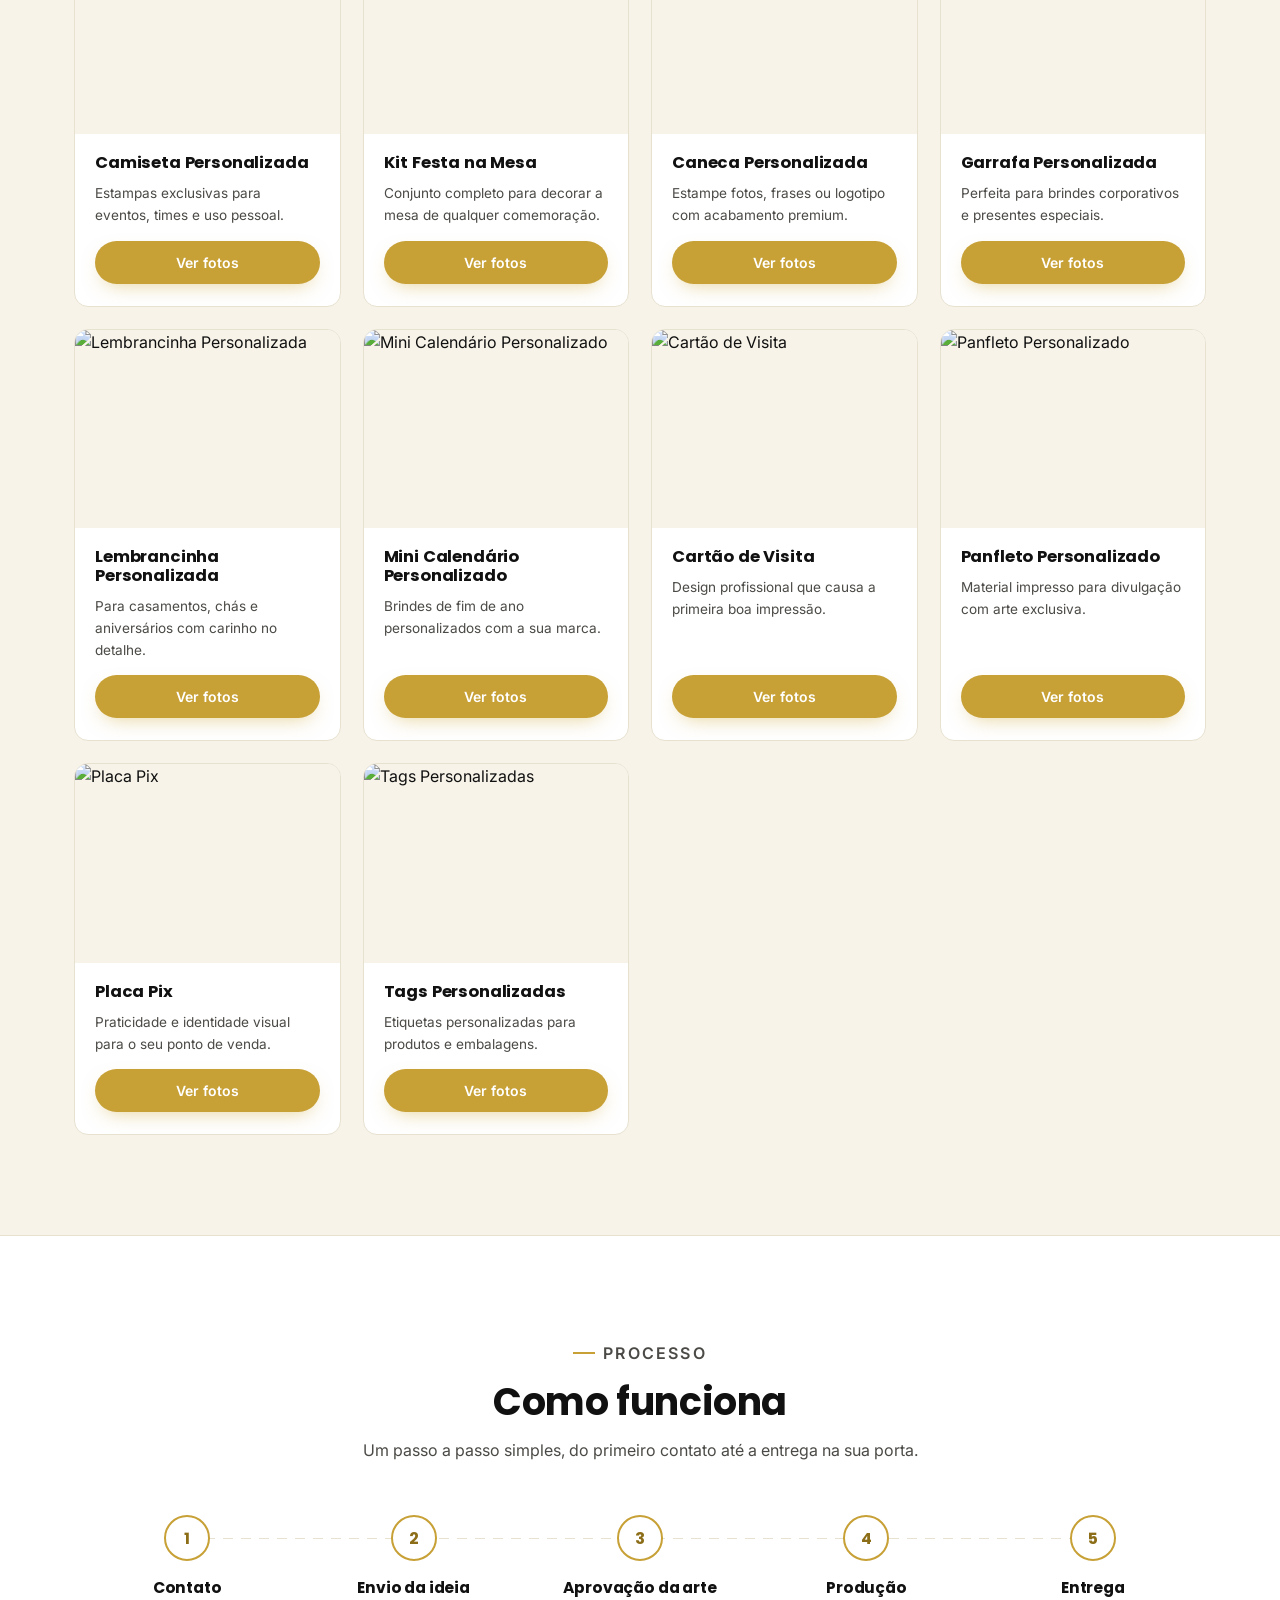
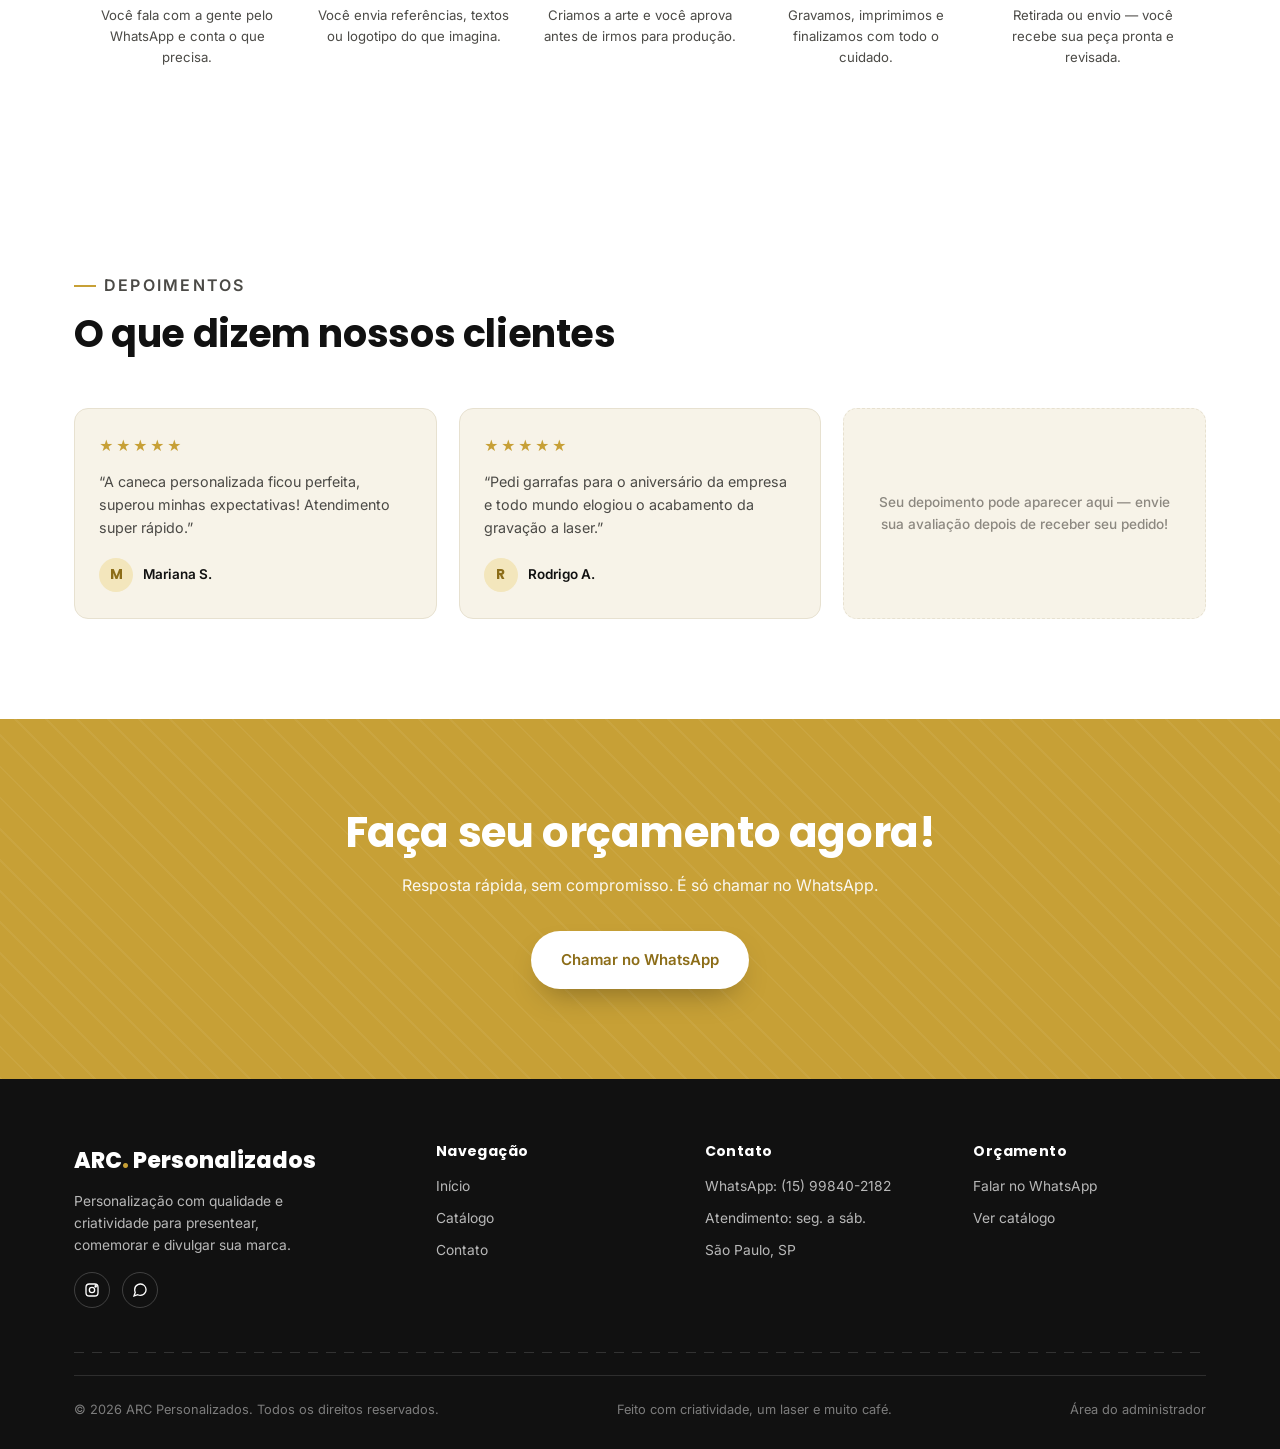
==== commit ea46aa83: "up" ====
--- a/index.html
+++ b/index.html
@@ -23,9 +23,7 @@
     <a href="#inicio" class="logo">ARC<span>.</span> Personalizados</a>
     <nav class="nav-links" id="navLinks">
       <a href="#inicio">Início</a>
-      <a href="#servicos">Serviços</a>
-      <a href="#galeria">Galeria</a>
-      <a href="#produtos">Produtos</a>
+      <a href="#catalogo">Catálogo</a>
       <a href="#contato">Contato</a>
     </nav>
     <div class="header-actions">
@@ -57,64 +55,109 @@
       <p class="hero-sub">Do copo térmico gravado a laser à papelaria do seu evento: criamos peças únicas para presentear, comemorar e divulgar sua marca — com acabamento impecável e prazos que cabem na sua agenda.</p>
       <div class="hero-actions">
         <a class="btn btn-primary" href="https://wa.me/5515998402182?text=Ol%C3%A1!%20Quero%20solicitar%20um%20or%C3%A7amento." target="_blank" rel="noopener">Solicitar Orçamento</a>
-        <a class="btn btn-outline" href="#produtos">Ver Produtos</a>
+        <a class="btn btn-outline" href="#catalogo">Ver Catálogo</a>
       </div>
     </div>
     <div class="hero-visual reveal">
       <div class="hero-grid">
-        <figure><img src="https://picsum.photos/seed/arc-caneca/500/500" alt="Caneca personalizada ARC"></figure>
-        <figure><img src="https://picsum.photos/seed/arc-garrafa/500/500" alt="Garrafa gravada a laser"></figure>
-        <figure><img src="https://picsum.photos/seed/arc-camiseta/500/500" alt="Camiseta personalizada"></figure>
-        <figure><img src="https://picsum.photos/seed/arc-copo/500/500" alt="Copo térmico gravado a laser"></figure>
-      </div>
-      <div class="hero-badge"><span class="dot"></span> +500 peças personalizadas entregues</div>
+        <figure><img id="heroImg1" src="https://picsum.photos/seed/arc-caneca/500/500" alt="Caneca personalizada ARC"></figure>
+        <figure><img id="heroImg2" src="https://picsum.photos/seed/arc-garrafa/500/500" alt="Garrafa gravada a laser"></figure>
+        <figure><img id="heroImg3" src="https://picsum.photos/seed/arc-camiseta/500/500" alt="Camiseta personalizada"></figure>
+        <figure><img id="heroImg4" src="https://picsum.photos/seed/arc-copo/500/500" alt="Copo térmico gravado a laser"></figure>
+      </div>
     </div>
   </div>
 </section>
 
 <div class="laser-divider"></div>
 
-<!-- SERVIÇOS -->
-<section id="servicos" class="services">
+<!-- CATÁLOGO (Serviços + Galeria + Produtos unificados) -->
+<section id="catalogo" class="catalog">
   <div class="container">
     <div class="section-head reveal">
-      <p class="eyebrow">O que fazemos</p>
+      <p class="eyebrow">Catálogo</p>
       <h2>Um serviço para cada tipo de momento</h2>
-      <p>Da gravação a laser à papelaria de evento, cada produto é feito sob medida — com a sua ideia, do seu jeito.</p>
-    </div>
-    <div class="services-grid" id="servicesGrid"></div>
-  </div>
-</section>
-
-<!-- GALERIA -->
-<section id="galeria" class="gallery">
-  <div class="container">
-    <div class="section-head reveal">
-      <p class="eyebrow">Portfólio</p>
-      <h2>Galeria de trabalhos</h2>
-      <p>Uma amostra do que já produzimos — filtre por categoria e clique para ampliar.</p>
-    </div>
-    <div class="gallery-tabs reveal" id="galleryTabs"></div>
-    <div class="gallery-grid reveal" id="galleryGrid"></div>
+      <p>Veja fotos reais de cada categoria e peça seu orçamento direto por aqui.</p>
+    </div>
+    <div class="catalog-grid" id="catalogGrid"></div>
+
+    <p class="catalog-viewall reveal" id="catalogViewAllWrap" style="display:none;">
+      <button type="button" class="link-btn" id="catalogViewAllBtn">Ver todos os trabalhos já entregues ↓</button>
+    </p>
+
+    <div class="catalog-gallery" id="catalogGallery" style="display:none;">
+      <div class="section-head reveal">
+        <p class="eyebrow">Portfólio</p>
+        <h2>Trabalhos já entregues</h2>
+        <p>Uma amostra do que já produzimos — filtre por categoria e clique para ampliar.</p>
+      </div>
+      <div class="gallery-tabs reveal" id="galleryTabs"></div>
+      <div class="gallery-grid reveal" id="galleryGrid"></div>
+    </div>
   </div>
 </section>
 
 <div class="lightbox" id="lightbox">
   <button class="lightbox-close" id="lightboxClose" aria-label="Fechar">&times;</button>
+  <button class="lightbox-nav lightbox-prev" id="lightboxPrev" aria-label="Foto anterior">&#8249;</button>
   <img id="lightboxImg" src="" alt="Foto ampliada">
+  <button class="lightbox-nav lightbox-next" id="lightboxNext" aria-label="Próxima foto">&#8250;</button>
 </div>
 
-<!-- PRODUTOS -->
-<section id="produtos" class="products">
-  <div class="container">
-    <div class="section-head reveal">
-      <p class="eyebrow">Catálogo</p>
-      <h2>Produtos em destaque</h2>
-      <p>Escolha o item, fale com a gente pelo WhatsApp e receba seu orçamento na hora.</p>
-    </div>
-    <div class="products-grid" id="productsGrid"></div>
-  </div>
-</section>
+<!-- EXPANSÃO DA CATEGORIA (fotos + orçamento embutido) -->
+<div class="catalog-expand" id="catalogExpand">
+  <div class="catalog-expand-panel">
+    <button type="button" class="modal-close" id="catalogExpandClose" aria-label="Fechar">&times;</button>
+    <p class="eyebrow">Categoria</p>
+    <h3 id="catalogExpandTitle"></h3>
+    <p id="catalogExpandText"></p>
+    <div class="catalog-expand-scroller">
+      <div class="catalog-expand-grid" id="catalogExpandGrid"></div>
+    </div>
+    <button type="button" class="btn btn-primary" id="catalogExpandOrcamentoBtn">Solicitar Orçamento</button>
+  </div>
+</div>
+
+<!-- MODAL DE ORÇAMENTO -->
+<div class="quote-modal" id="quoteModal">
+  <div class="quote-modal-panel">
+    <button type="button" class="modal-close" id="quoteModalClose" aria-label="Fechar">&times;</button>
+    <div id="quoteFormWrap">
+      <p class="eyebrow">Orçamento</p>
+      <h3>Solicitar orçamento</h3>
+      <p>Escolha os produtos, quantidades e conte os detalhes — nossa equipe responde rapidinho.</p>
+      <form id="quoteForm">
+        <div class="form-field">
+          <label for="quoteNome">Nome</label>
+          <input type="text" id="quoteNome" required placeholder="Seu nome">
+        </div>
+        <div class="form-field">
+          <label for="quoteTelefone">WhatsApp / Telefone</label>
+          <input type="text" id="quoteTelefone" required placeholder="(15) 99999-9999">
+        </div>
+        <div class="form-field">
+          <label>Itens</label>
+          <div class="quote-item-picker" id="quoteItemPicker"></div>
+        </div>
+        <div class="form-field">
+          <label for="quoteObs">Observações</label>
+          <textarea id="quoteObs" rows="3" placeholder="Cores, texto para gravação, prazo, etc."></textarea>
+        </div>
+        <p class="quote-status" id="quoteStatus"></p>
+        <button type="submit" class="btn btn-primary" style="width:100%;justify-content:center;">Enviar pedido de orçamento</button>
+      </form>
+      <div class="quote-alt">
+        <span>ou, se preferir</span>
+        <a href="#" target="_blank" rel="noopener" class="link-btn" id="quoteWhatsappBtn">Ir direto para o WhatsApp →</a>
+      </div>
+    </div>
+    <div class="quote-success" id="quoteSuccess" style="display:none;">
+      <h3>Pedido enviado!</h3>
+      <p>Recebemos seu pedido de orçamento. Em breve entraremos em contato pelo WhatsApp informado.</p>
+      <button type="button" class="btn btn-outline" id="quoteSuccessClose">Fechar</button>
+    </div>
+  </div>
+</div>
 
 <!-- COMO FUNCIONA -->
 <section class="how">
@@ -134,17 +177,6 @@
   </div>
 </section>
 
-<!-- DIFERENCIAIS -->
-<section class="differentials">
-  <div class="container">
-    <div class="section-head reveal">
-      <p class="eyebrow">Por que a ARC</p>
-      <h2>Diferenciais que fazem a diferença</h2>
-    </div>
-    <div class="diff-grid reveal" id="diffGrid"></div>
-  </div>
-</section>
-
 <!-- DEPOIMENTOS -->
 <section class="testimonials">
   <div class="container">
@@ -173,18 +205,16 @@
         <div class="footer-logo">ARC<span>.</span> Personalizados</div>
         <p style="font-size:13.8px;max-width:260px;">Personalização com qualidade e criatividade para presentear, comemorar e divulgar sua marca.</p>
         <div class="footer-socials">
-          <a href="#" aria-label="Instagram" target="_blank" rel="noopener"><svg viewBox="0 0 24 24" fill="none" stroke-width="2"><rect x="3" y="3" width="18" height="18" rx="5"/><circle cx="12" cy="12" r="4"/><circle cx="17.5" cy="6.5" r="1"/></svg></a>
+          <a href="https://www.instagram.com/arc.personalizados_andressa/" aria-label="Instagram" target="_blank" rel="noopener"><svg viewBox="0 0 24 24" fill="none" stroke-width="2"><rect x="3" y="3" width="18" height="18" rx="5"/><circle cx="12" cy="12" r="4"/><circle cx="17.5" cy="6.5" r="1"/></svg></a>
           <a href="https://wa.me/5515998402182" aria-label="WhatsApp" target="_blank" rel="noopener"><svg viewBox="0 0 24 24" fill="none" stroke-width="2"><path d="M21 11.5a8.38 8.38 0 0 1-.9 3.8 8.5 8.5 0 0 1-7.6 4.7 8.38 8.38 0 0 1-3.8-.9L3 21l1.9-5.7a8.38 8.38 0 0 1-.9-3.8 8.5 8.5 0 0 1 4.7-7.6 8.38 8.38 0 0 1 3.8-.9h.5a8.48 8.48 0 0 1 8 8v.5z"/></svg></a>
-          <a href="#" aria-label="Facebook" target="_blank" rel="noopener"><svg viewBox="0 0 24 24" fill="none" stroke-width="2"><path d="M18 2h-3a5 5 0 0 0-5 5v3H7v4h3v8h4v-8h3l1-4h-4V7a1 1 0 0 1 1-1h3z"/></svg></a>
         </div>
       </div>
       <div class="footer-col">
         <h4>Navegação</h4>
         <ul>
           <li><a href="#inicio">Início</a></li>
-          <li><a href="#servicos">Serviços</a></li>
-          <li><a href="#galeria">Galeria</a></li>
-          <li><a href="#produtos">Produtos</a></li>
+          <li><a href="#catalogo">Catálogo</a></li>
+          <li><a href="#contato">Contato</a></li>
         </ul>
       </div>
       <div class="footer-col">
@@ -199,7 +229,7 @@
         <h4>Orçamento</h4>
         <ul>
           <li><a href="https://wa.me/5515998402182" target="_blank" rel="noopener">Falar no WhatsApp</a></li>
-          <li><a href="#produtos">Ver catálogo</a></li>
+          <li><a href="#catalogo">Ver catálogo</a></li>
         </ul>
       </div>
     </div>
--- a/css/style.css
+++ b/css/style.css
@@ -7,9 +7,9 @@
   --ink-faint: #8C8880;
   --line: #E7E1D0;
   --header-bg: rgba(255,255,255,.88);
-  --accent: #C9A227;
-  --accent-dark: #A6841C;
-  --accent-tint: #F6ECC8;
+  --accent: #C7A036;
+  --accent-dark: #8C6D18;
+  --accent-tint: #F3E6BC;
   --charcoal: #111111;
   --paper: #ffffff;
   --font-display: 'Poppins', sans-serif;
@@ -27,9 +27,9 @@
   --ink-faint: #8C8880;
   --line: #2E2B22;
   --header-bg: rgba(14,13,12,.85);
-  --accent: #E4BF4F;
-  --accent-dark: #C9A227;
-  --accent-tint: rgba(228,191,79,.14);
+  --accent: #D9B24C;
+  --accent-dark: #B4901F;
+  --accent-tint: rgba(217,178,76,.14);
 }
 @media (prefers-color-scheme: dark){
   :root:not([data-theme="light"]):not([data-theme="dark"]){
@@ -41,9 +41,9 @@
     --ink-faint: #8C8880;
     --line: #2E2B22;
     --header-bg: rgba(14,13,12,.85);
-    --accent: #E4BF4F;
-    --accent-dark: #C9A227;
-    --accent-tint: rgba(228,191,79,.14);
+    --accent: #D9B24C;
+    --accent-dark: #B4901F;
+    --accent-tint: rgba(217,178,76,.14);
   }
 }
 
@@ -64,6 +64,7 @@
 h1,h2,h3,h4{ font-family: var(--font-display); font-weight:700; line-height:1.15; letter-spacing:-0.01em; }
 .container{ max-width: var(--container); margin:0 auto; padding:0 24px; }
 section{ position:relative; }
+#inicio, #catalogo, #contato{ scroll-margin-top: 90px; }
 .eyebrow{
   display:inline-flex; align-items:center; gap:8px;
   font-family: var(--font-body); font-weight:600; font-size:13px;
@@ -179,14 +180,6 @@
 .hero-grid figure:nth-child(3){ margin-top:-34px; }
 .hero-grid img{ width:100%; height:100%; object-fit:cover; transition: transform .5s ease; }
 .hero-grid figure:hover img{ transform: scale(1.06); }
-.hero-badge{
-  position:absolute; bottom:-18px; left:-18px;
-  background: var(--surface); border:1px solid var(--line); border-radius:12px;
-  padding:14px 18px; box-shadow: 0 14px 34px -14px rgba(20,20,20,.25);
-  display:flex; align-items:center; gap:10px; font-size:13.5px; font-weight:600;
-}
-.hero-badge .dot{ width:9px; height:9px; border-radius:50%; background: var(--accent); animation: pulse 1.6s infinite; }
-@keyframes pulse{ 0%,100%{ opacity:1; } 50%{ opacity:.35; } }
 
 /* fade in on scroll */
 .reveal{ opacity:0; transform: translateY(24px); transition: opacity .7s ease, transform .7s ease; }
@@ -198,31 +191,70 @@
 .section-head h2{ font-size: clamp(28px, 3vw, 38px); margin-bottom:14px; }
 .section-head p{ color: var(--ink-soft); font-size:16px; }
 
-/* ---------- SERVICES ---------- */
-.services{ padding:100px 0; background: var(--bg-alt); border-top:1px solid var(--line); border-bottom:1px solid var(--line); }
-.services-grid{
-  display:grid; grid-template-columns: repeat(4, 1fr); gap:20px;
-}
-.service-card{
+/* ---------- CATALOG (Serviços + Galeria + Produtos unificados) ---------- */
+.catalog{ padding:100px 0; background: var(--bg-alt); border-top:1px solid var(--line); border-bottom:1px solid var(--line); }
+.catalog-grid{
+  display:grid; grid-template-columns: repeat(4, 1fr); gap:22px;
+}
+.catalog-card{
   background: var(--surface); border:1px solid var(--line); border-radius: var(--radius);
-  padding:28px 24px; transition: border-color .25s ease, transform .25s ease, box-shadow .25s ease;
-  position:relative;
-}
-.service-card:hover{
+  overflow:hidden; display:flex; flex-direction:column;
+  transition: transform .25s ease, box-shadow .25s ease, border-color .25s ease;
+}
+.catalog-card:hover{
   transform: translateY(-5px);
   border-color: var(--accent);
-  box-shadow: 0 16px 34px -18px rgba(201,162,39,.4);
-}
-.service-icon{
-  width:46px; height:46px; border-radius:10px; background: var(--accent-tint);
-  display:flex; align-items:center; justify-content:center; margin-bottom:16px;
-}
-.service-icon svg{ width:24px; height:24px; stroke: var(--accent-dark); }
-.service-card h3{ font-size:16.5px; margin-bottom:6px; }
-.service-card p{ font-size:13.8px; color: var(--ink-soft); }
-
-/* ---------- GALLERY ---------- */
-.gallery{ padding:100px 0; }
+  box-shadow: 0 18px 36px -20px rgba(20,20,20,.28);
+}
+.catalog-photo{ aspect-ratio: 4/3; overflow:hidden; background: var(--bg-alt); }
+.catalog-photo img{ width:100%; height:100%; object-fit:cover; transition: transform .45s ease; }
+.catalog-card:hover .catalog-photo img{ transform: scale(1.07); }
+.catalog-body{ padding:20px 20px 22px; display:flex; flex-direction:column; gap:10px; flex:1; }
+.catalog-body h3{ font-size:16.5px; }
+.catalog-body p{ font-size:13.6px; color: var(--ink-soft); flex:1; }
+.catalog-card-actions{ display:flex; gap:10px; flex-wrap:wrap; margin-top:4px; }
+.catalog-card-actions .btn{ flex:1; }
+
+/* link secundário para o portfólio completo */
+.catalog-viewall{ text-align:center; margin-top:36px; }
+.link-btn{
+  background:none; border:none; cursor:pointer; font-family: var(--font-body);
+  font-size:14px; font-weight:600; color: var(--accent-dark);
+  padding:6px 4px; border-bottom:1px solid transparent; transition: border-color .2s ease;
+}
+.link-btn:hover{ border-color: var(--accent-dark); }
+
+/* expansão da categoria: fotos + orçamento embutido */
+.catalog-expand{
+  position:fixed; inset:0; background: rgba(15,14,13,.75); z-index:210;
+  display:none; align-items:center; justify-content:center; padding:30px; overflow-y:auto;
+}
+.catalog-expand.open{ display:flex; }
+.catalog-expand-panel{
+  background: var(--surface); border-radius: var(--radius); max-width:840px; width:100%;
+  max-height:86vh; overflow-y:auto; padding:36px; position:relative; margin:auto;
+}
+.catalog-expand-panel h3{ font-size:22px; margin-bottom:8px; padding-right:30px; }
+.catalog-expand-panel > p:not(.eyebrow){ color: var(--ink-soft); margin-bottom:22px; }
+.catalog-expand-scroller{
+  margin:0 -36px 26px; padding:0 36px 6px; overflow-x:auto; scroll-snap-type: x proximity;
+  -webkit-overflow-scrolling:touch;
+}
+.catalog-expand-grid{
+  display:flex; gap:12px; width:max-content;
+}
+.catalog-expand-grid img{
+  width:200px; height:200px; object-fit:cover; border-radius:10px; cursor:pointer;
+  flex-shrink:0; scroll-snap-align:start;
+}
+.catalog-expand .modal-close{
+  position:absolute; top:20px; right:20px; background:none; border:none;
+  font-size:20px; line-height:1; cursor:pointer; color: var(--ink-soft);
+}
+.catalog-expand .modal-close:hover{ color: var(--ink); }
+
+/* galeria completa ("ver todos os trabalhos"), dentro do próprio catálogo */
+.catalog-gallery{ margin-top:56px; padding-top:64px; border-top:1px solid var(--line); }
 .gallery-tabs{ display:flex; flex-wrap:wrap; gap:10px; margin-bottom:36px; }
 .tab-btn{
   padding:9px 18px; border-radius:999px; border:1px solid var(--line);
@@ -238,7 +270,6 @@
   border-radius:12px; overflow:hidden; cursor:pointer; position:relative;
   border:1px solid var(--line); background:var(--bg-alt);
 }
-.gallery-item.tall{ grid-row: span 2; }
 .gallery-item img{ width:100%; height:100%; object-fit:cover; transition: transform .45s ease; }
 .gallery-item:hover img{ transform: scale(1.08); }
 .gallery-item::after{
@@ -251,36 +282,85 @@
 .gallery-item:hover::after{ opacity:1; }
 .gallery-item.hidden{ display:none; }
 
+/* modal de orçamento */
+.quote-modal{
+  position:fixed; inset:0; background: rgba(15,14,13,.75); z-index:220;
+  display:none; align-items:flex-start; justify-content:center; padding:60px 20px; overflow-y:auto;
+}
+.quote-modal.open{ display:flex; }
+.quote-modal-panel{
+  background: var(--surface); border-radius: var(--radius); max-width:560px; width:100%;
+  padding:36px; position:relative; margin:auto;
+}
+.quote-modal .modal-close{
+  position:absolute; top:18px; right:18px; background:none; border:none;
+  font-size:20px; line-height:1; cursor:pointer; color: var(--ink-soft);
+}
+.quote-modal .modal-close:hover{ color: var(--ink); }
+.quote-modal .form-field{ display:flex; flex-direction:column; gap:6px; margin-bottom:16px; }
+.quote-modal .form-field label{ font-size:13.5px; font-weight:600; }
+.quote-modal input[type="text"], .quote-modal input[type="number"], .quote-modal textarea, .quote-modal select{
+  border:1px solid var(--line); background: var(--bg); border-radius: var(--radius);
+  padding:11px 14px; font-family: var(--font-body); font-size:14.5px; color: var(--ink); width:100%;
+}
+.quote-modal textarea{ resize:vertical; }
+.quote-modal input:focus, .quote-modal select:focus, .quote-modal textarea:focus{ outline:none; border-color: var(--accent); }
+
+.quote-item-picker{
+  display:flex; flex-direction:column; gap:8px; max-height:280px; overflow-y:auto;
+  border:1px solid var(--line); border-radius: var(--radius); padding:8px;
+}
+.quote-pick-row{
+  display:flex; align-items:center; gap:12px; padding:8px; border-radius:10px;
+  border:1px solid transparent; transition: border-color .2s ease, background .2s ease;
+}
+.quote-pick-row.selected{ border-color: var(--accent); background: var(--accent-tint); }
+.quote-pick-photo{ width:44px; height:44px; border-radius:8px; overflow:hidden; flex-shrink:0; background: var(--bg-alt); }
+.quote-pick-photo img{ width:100%; height:100%; object-fit:cover; }
+.quote-pick-name{ flex:1; font-size:13.8px; font-weight:500; color: var(--ink); }
+.quote-pick-qty{ display:flex; align-items:center; gap:10px; flex-shrink:0; }
+.qty-btn{
+  width:28px; height:28px; border-radius:50%; border:1px solid var(--line); background: var(--surface);
+  color: var(--ink); font-size:16px; line-height:1; cursor:pointer; display:flex; align-items:center; justify-content:center;
+  transition: all .2s ease;
+}
+.qty-btn:hover{ border-color: var(--accent); color: var(--accent-dark); }
+.qty-value{ min-width:16px; text-align:center; font-size:14px; font-weight:600; }
+.quote-status{ font-size:13px; color: var(--accent-dark); min-height:18px; }
+.quote-success{ text-align:center; padding:16px 4px 6px; }
+.quote-success h3{ margin-bottom:10px; }
+.quote-success p{ color: var(--ink-soft); margin-bottom:22px; }
+
+.quote-alt{
+  display:flex; align-items:center; justify-content:center; gap:8px;
+  margin-top:16px; font-size:13.5px; color: var(--ink-soft);
+}
+
 /* lightbox */
 .lightbox{
-  position:fixed; inset:0; background: rgba(15,14,13,.92); z-index:200;
+  position:fixed; inset:0; background: rgba(15,14,13,.92); z-index:240;
   display:none; align-items:center; justify-content:center; padding:30px;
 }
 .lightbox.open{ display:flex; }
-.lightbox img{ max-width:90vw; max-height:82vh; border-radius:10px; }
+.lightbox img{ max-width:82vw; max-height:82vh; border-radius:10px; }
 .lightbox-close{
   position:absolute; top:26px; right:30px; color:#fff; font-size:32px;
   background:none; border:none; cursor:pointer; line-height:1;
 }
-
-/* ---------- PRODUCTS ---------- */
-.products{ padding:100px 0; background: var(--bg-alt); border-top:1px solid var(--line); border-bottom:1px solid var(--line); }
-.products-grid{
-  display:grid; grid-template-columns: repeat(4, 1fr); gap:22px;
-}
-.product-card{
-  background: var(--surface); border:1px solid var(--line); border-radius: var(--radius);
-  overflow:hidden; display:flex; flex-direction:column;
-  transition: transform .25s ease, box-shadow .25s ease;
-}
-.product-card:hover{ transform: translateY(-5px); box-shadow: 0 18px 36px -20px rgba(20,20,20,.28); }
-.product-photo{ aspect-ratio: 4/3; overflow:hidden; }
-.product-photo img{ width:100%; height:100%; object-fit:cover; transition: transform .45s ease; }
-.product-card:hover .product-photo img{ transform: scale(1.07); }
-.product-body{ padding:20px 20px 22px; display:flex; flex-direction:column; gap:12px; flex:1; }
-.product-body h3{ font-size:16.5px; }
-.product-body p{ font-size:13.6px; color: var(--ink-soft); flex:1; }
-.product-body .btn{ align-self:flex-start; margin-top:4px; }
+.lightbox-nav{
+  position:absolute; top:50%; transform:translateY(-50%);
+  width:52px; height:52px; border-radius:50%; border:1px solid rgba(255,255,255,.3);
+  background: rgba(255,255,255,.08); color:#fff; font-size:28px; line-height:1;
+  cursor:pointer; display:flex; align-items:center; justify-content:center; transition: background .2s ease;
+}
+.lightbox-nav:hover{ background: rgba(255,255,255,.2); }
+.lightbox-prev{ left:20px; }
+.lightbox-next{ right:20px; }
+@media (max-width:600px){
+  .lightbox-nav{ width:40px; height:40px; font-size:22px; }
+  .lightbox-prev{ left:8px; }
+  .lightbox-next{ right:8px; }
+}
 
 /* ---------- HOW IT WORKS ---------- */
 .how{ padding:100px 0; }
@@ -301,16 +381,6 @@
 }
 .how-step h3{ font-size:15.5px; margin-bottom:8px; }
 .how-step p{ font-size:13.2px; color: var(--ink-soft); }
-
-/* ---------- DIFFERENTIALS ---------- */
-.differentials{ padding:100px 0; background: var(--charcoal); color: var(--paper); }
-.diff-grid{ display:grid; grid-template-columns: repeat(3, 1fr); gap:28px; }
-.diff-item{ padding:22px 0; border-top:1px solid rgba(255,255,255,.14); }
-.diff-item svg{ width:26px; height:26px; stroke: var(--accent); margin-bottom:14px; }
-.diff-item h3{ font-size:16px; color:#fff; margin-bottom:6px; }
-.diff-item p{ font-size:13.5px; color: rgba(255,255,255,.62); }
-.differentials .section-head h2, .differentials .section-head p{ color:#fff; }
-.differentials .section-head p{ color: rgba(255,255,255,.62); }
 
 /* ---------- TESTIMONIALS ---------- */
 .testimonials{ padding:100px 0; }
@@ -383,12 +453,10 @@
 @media (max-width: 980px){
   .hero .container{ grid-template-columns:1fr; }
   .hero-visual{ order:-1; }
-  .services-grid{ grid-template-columns: repeat(2,1fr); }
+  .catalog-grid{ grid-template-columns: repeat(2,1fr); }
   .gallery-grid{ grid-template-columns: repeat(3,1fr); }
-  .products-grid{ grid-template-columns: repeat(2,1fr); }
   .how-steps{ grid-template-columns: repeat(3,1fr); gap:28px; }
   .how-steps::before{ display:none; }
-  .diff-grid{ grid-template-columns: repeat(2,1fr); }
   .test-grid{ grid-template-columns: 1fr; }
   .footer-grid{ grid-template-columns: 1fr 1fr; }
 }
@@ -403,10 +471,10 @@
   .nav-links a{ width:100%; padding:12px 0; border-bottom:1px solid var(--line); }
   .burger{ display:block; }
   .header-actions .btn-primary.desktop-only{ display:none; }
-  .services-grid, .products-grid{ grid-template-columns: 1fr 1fr; }
+  .catalog-grid{ grid-template-columns: 1fr 1fr; }
+  .catalog-expand-grid img{ width:150px; height:150px; }
   .gallery-grid{ grid-template-columns: repeat(2,1fr); grid-auto-rows:140px; }
   .how-steps{ grid-template-columns: 1fr 1fr; }
-  .diff-grid{ grid-template-columns: 1fr; }
   .footer-grid{ grid-template-columns: 1fr 1fr; }
   .footer-bottom{ flex-direction:column; }
 }
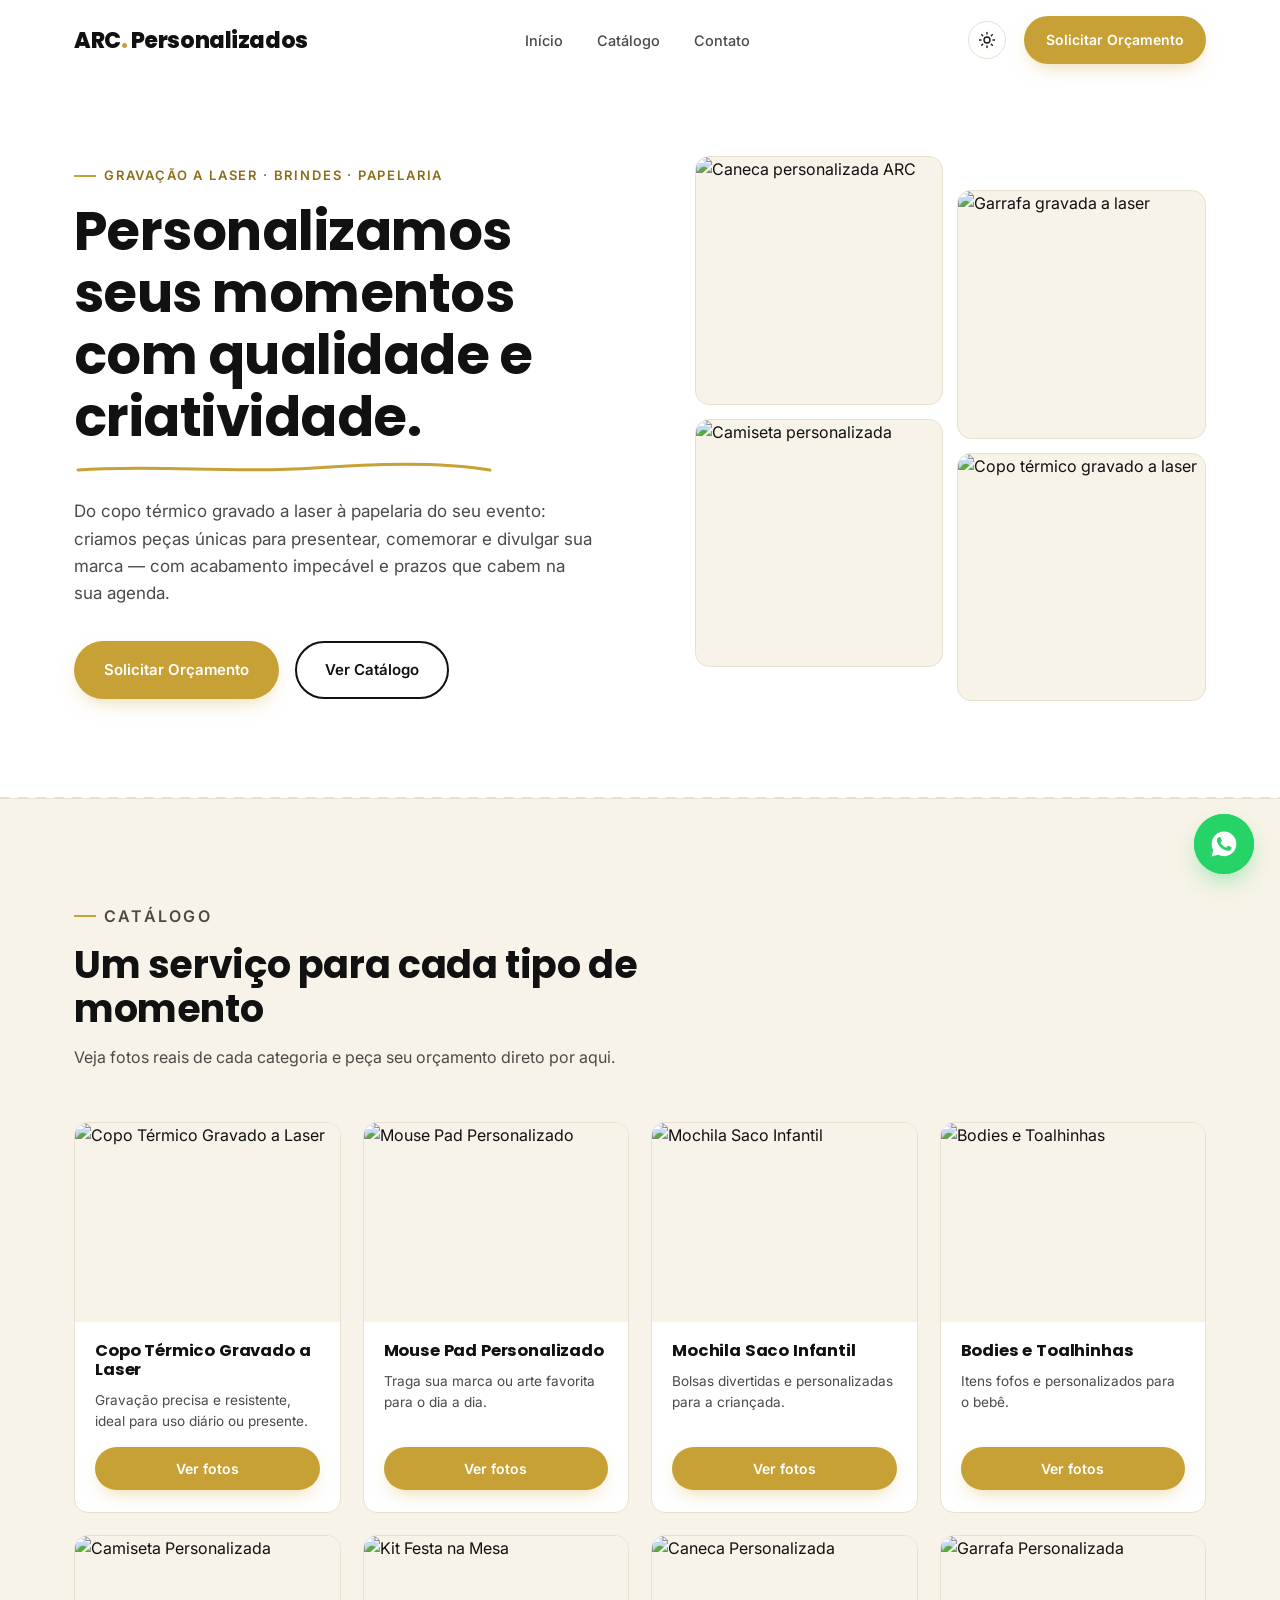
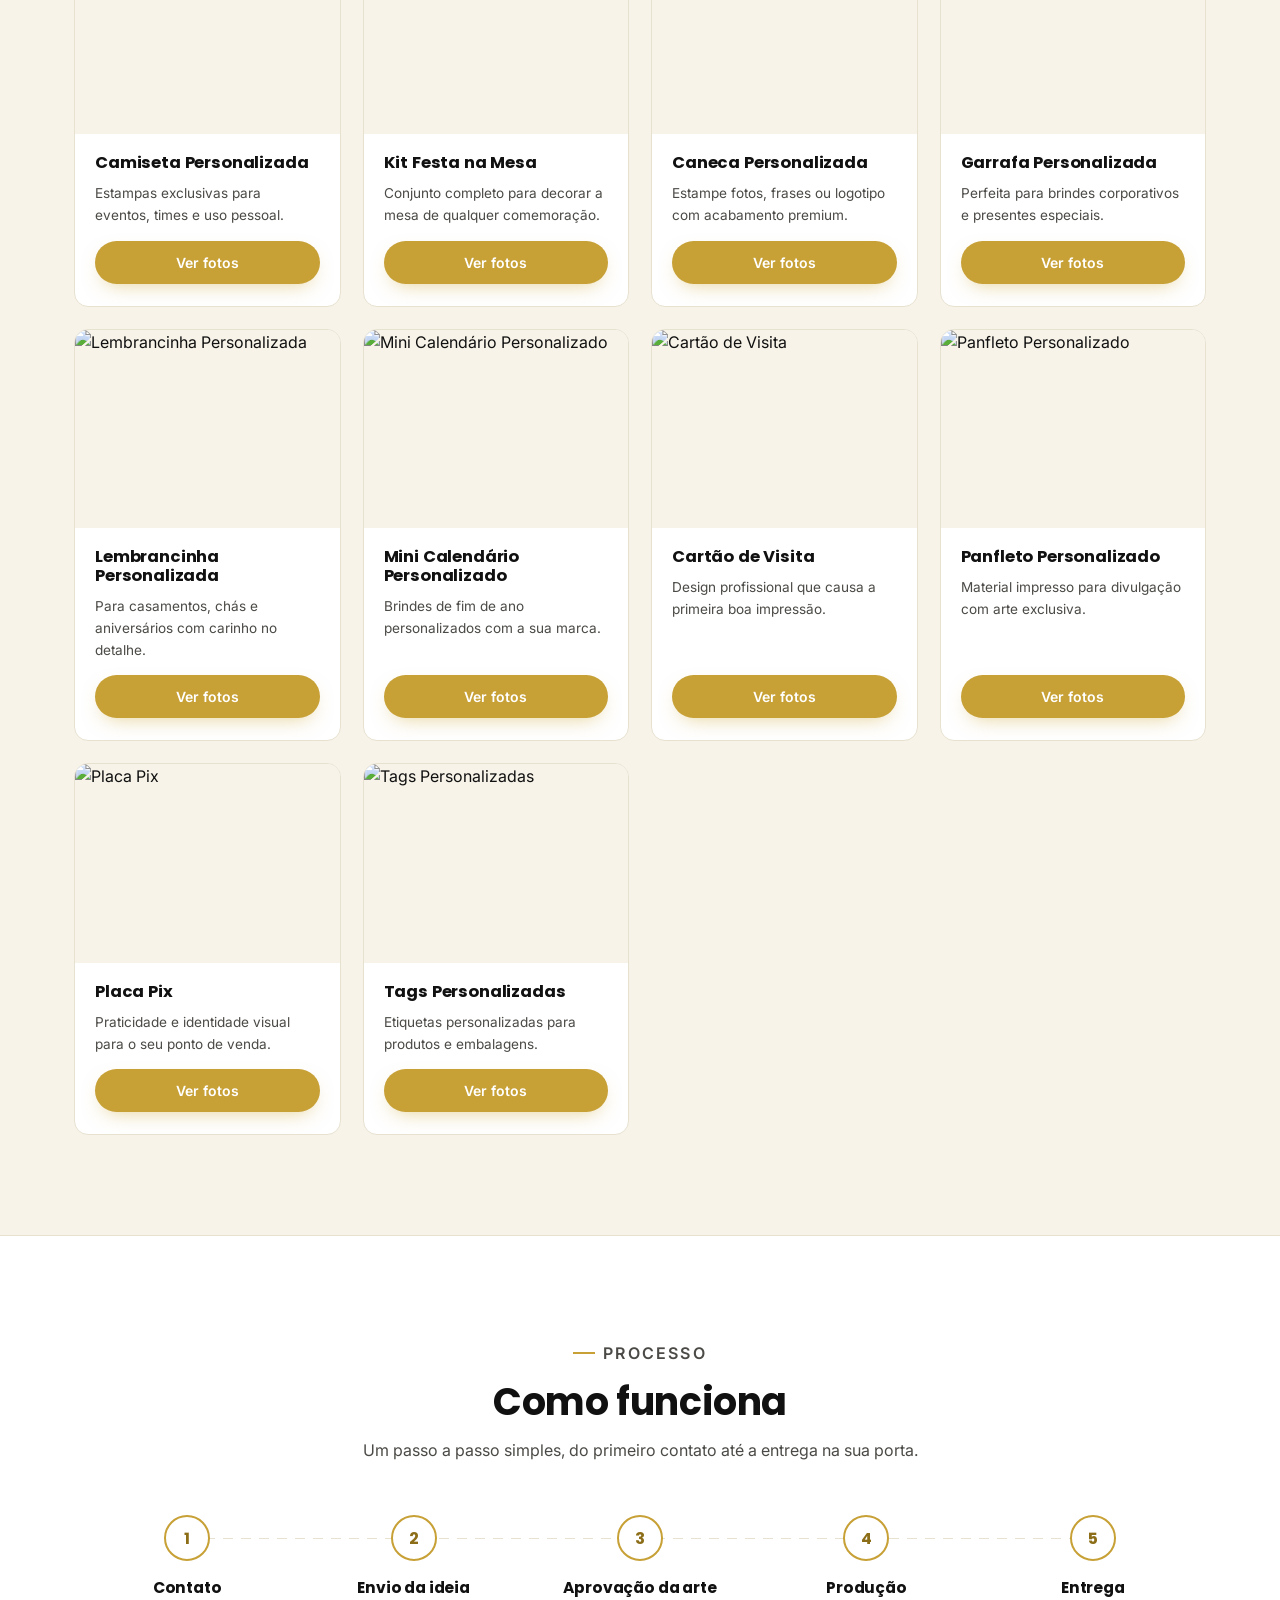
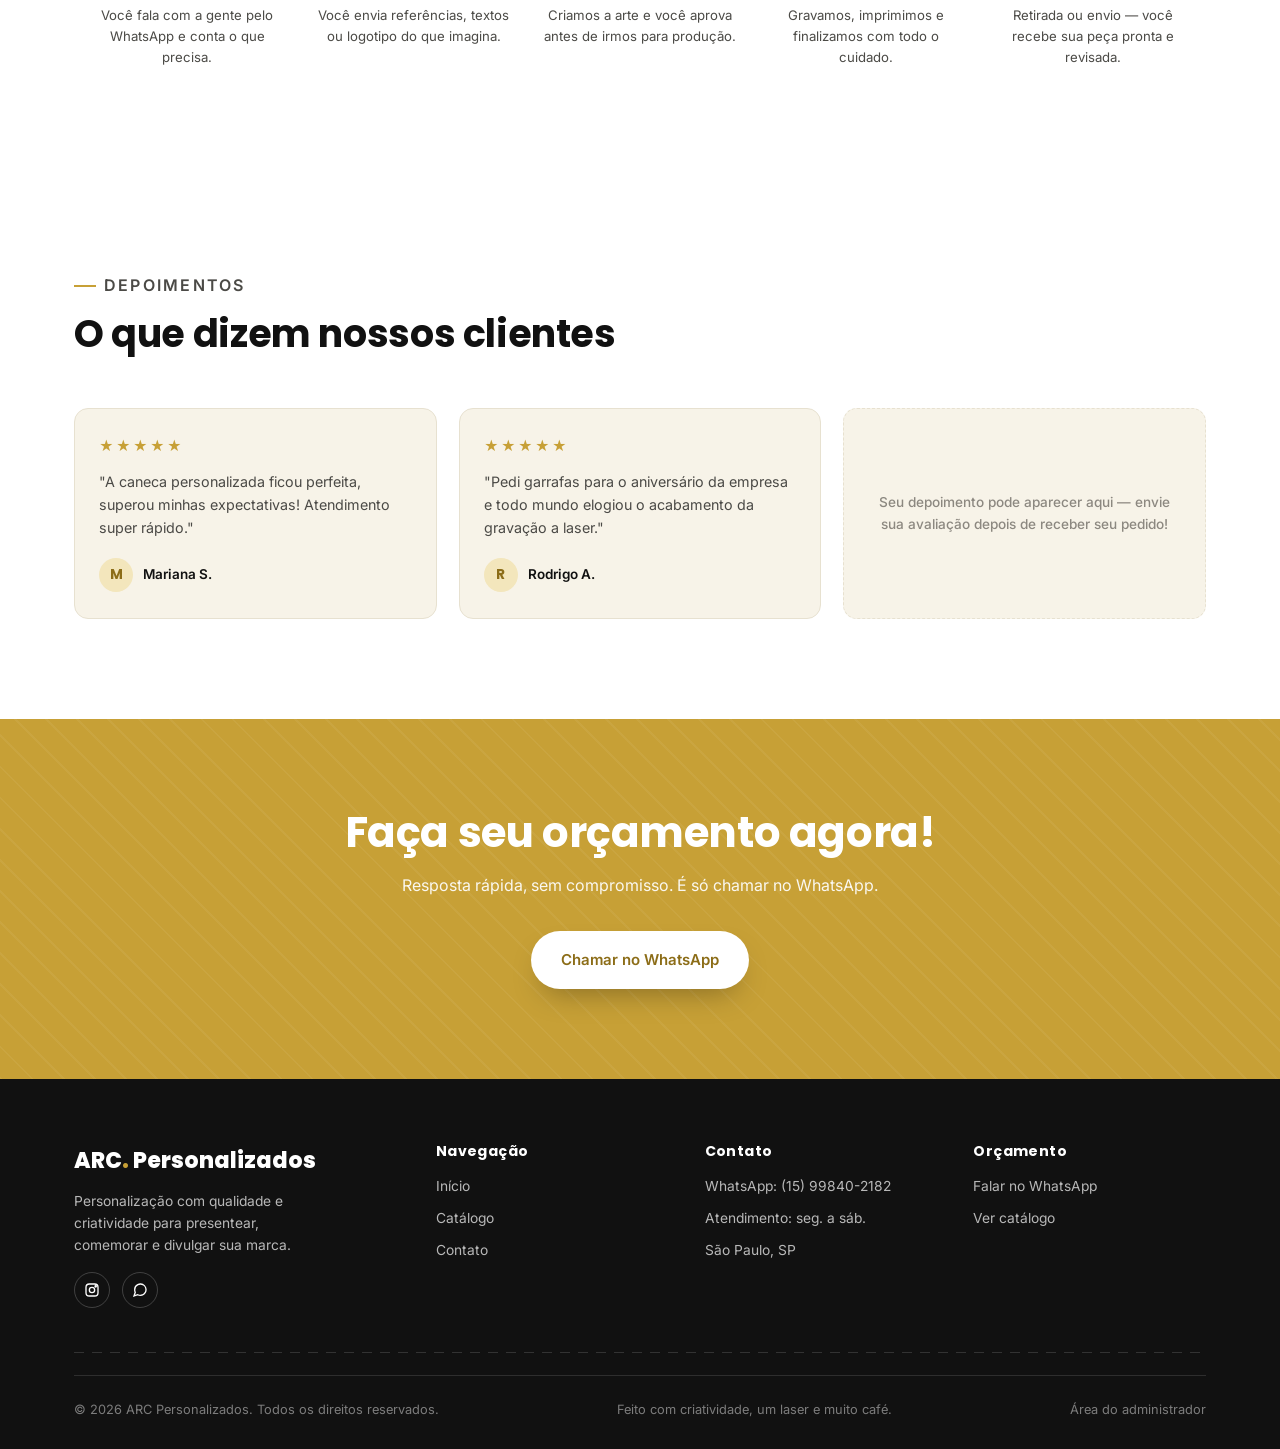
==== commit 62ff6124: "Migra para Firestore (fb-general-stores) e Firebase Hosting Troca o backend de Realtime Database (ar" ====
--- a/index.html
+++ b/index.html
@@ -81,18 +81,18 @@
     </div>
     <div class="catalog-grid" id="catalogGrid"></div>
 
-    <p class="catalog-viewall reveal" id="catalogViewAllWrap" style="display:none;">
+    <p class="catalog-viewall" id="catalogViewAllWrap" style="display:none;">
       <button type="button" class="link-btn" id="catalogViewAllBtn">Ver todos os trabalhos já entregues ↓</button>
     </p>
 
     <div class="catalog-gallery" id="catalogGallery" style="display:none;">
-      <div class="section-head reveal">
+      <div class="section-head">
         <p class="eyebrow">Portfólio</p>
         <h2>Trabalhos já entregues</h2>
         <p>Uma amostra do que já produzimos — filtre por categoria e clique para ampliar.</p>
       </div>
-      <div class="gallery-tabs reveal" id="galleryTabs"></div>
-      <div class="gallery-grid reveal" id="galleryGrid"></div>
+      <div class="gallery-tabs" id="galleryTabs"></div>
+      <div class="gallery-grid" id="galleryGrid"></div>
     </div>
   </div>
 </section>
@@ -106,21 +106,19 @@
 
 <!-- EXPANSÃO DA CATEGORIA (fotos + orçamento embutido) -->
 <div class="catalog-expand" id="catalogExpand">
-  <div class="catalog-expand-panel">
+  <div class="catalog-expand-panel scroll-thin">
     <button type="button" class="modal-close" id="catalogExpandClose" aria-label="Fechar">&times;</button>
     <p class="eyebrow">Categoria</p>
     <h3 id="catalogExpandTitle"></h3>
     <p id="catalogExpandText"></p>
-    <div class="catalog-expand-scroller">
-      <div class="catalog-expand-grid" id="catalogExpandGrid"></div>
-    </div>
+    <div class="catalog-expand-grid" id="catalogExpandGrid"></div>
     <button type="button" class="btn btn-primary" id="catalogExpandOrcamentoBtn">Solicitar Orçamento</button>
   </div>
 </div>
 
 <!-- MODAL DE ORÇAMENTO -->
 <div class="quote-modal" id="quoteModal">
-  <div class="quote-modal-panel">
+  <div class="quote-modal-panel scroll-thin">
     <button type="button" class="modal-close" id="quoteModalClose" aria-label="Fechar">&times;</button>
     <div id="quoteFormWrap">
       <p class="eyebrow">Orçamento</p>
@@ -137,7 +135,7 @@
         </div>
         <div class="form-field">
           <label>Itens</label>
-          <div class="quote-item-picker" id="quoteItemPicker"></div>
+          <div class="quote-item-picker scroll-thin" id="quoteItemPicker"></div>
         </div>
         <div class="form-field">
           <label for="quoteObs">Observações</label>
@@ -249,7 +247,7 @@
 </a>
 
 <script src="https://www.gstatic.com/firebasejs/10.12.2/firebase-app-compat.js"></script>
-<script src="https://www.gstatic.com/firebasejs/10.12.2/firebase-database-compat.js"></script>
+<script src="https://www.gstatic.com/firebasejs/10.12.2/firebase-firestore-compat.js"></script>
 <script src="js/firebase-init.js"></script>
 <script src="js/theme.js"></script>
 <script src="js/main.js"></script>
--- a/css/style.css
+++ b/css/style.css
@@ -65,6 +65,13 @@
 .container{ max-width: var(--container); margin:0 auto; padding:0 24px; }
 section{ position:relative; }
 #inicio, #catalogo, #contato{ scroll-margin-top: 90px; }
+
+/* scrollbar fina e discreta para qualquer área com rolagem interna */
+.scroll-thin{ scrollbar-width: thin; scrollbar-color: var(--line) transparent; }
+.scroll-thin::-webkit-scrollbar{ width:8px; height:8px; }
+.scroll-thin::-webkit-scrollbar-track{ background:transparent; }
+.scroll-thin::-webkit-scrollbar-thumb{ background: var(--line); border-radius:999px; }
+.scroll-thin::-webkit-scrollbar-thumb:hover{ background: var(--accent); }
 .eyebrow{
   display:inline-flex; align-items:center; gap:8px;
   font-family: var(--font-body); font-weight:600; font-size:13px;
@@ -231,22 +238,19 @@
 }
 .catalog-expand.open{ display:flex; }
 .catalog-expand-panel{
-  background: var(--surface); border-radius: var(--radius); max-width:840px; width:100%;
-  max-height:86vh; overflow-y:auto; padding:36px; position:relative; margin:auto;
+  background: var(--surface); border-radius: var(--radius); max-width:900px; width:100%;
+  max-height:88vh; overflow-y:auto; padding:36px; position:relative; margin:auto;
 }
 .catalog-expand-panel h3{ font-size:22px; margin-bottom:8px; padding-right:30px; }
 .catalog-expand-panel > p:not(.eyebrow){ color: var(--ink-soft); margin-bottom:22px; }
-.catalog-expand-scroller{
-  margin:0 -36px 26px; padding:0 36px 6px; overflow-x:auto; scroll-snap-type: x proximity;
-  -webkit-overflow-scrolling:touch;
-}
 .catalog-expand-grid{
-  display:flex; gap:12px; width:max-content;
+  display:grid; grid-template-columns: repeat(auto-fill, minmax(120px, 1fr)); gap:10px; margin-bottom:26px;
 }
 .catalog-expand-grid img{
-  width:200px; height:200px; object-fit:cover; border-radius:10px; cursor:pointer;
-  flex-shrink:0; scroll-snap-align:start;
-}
+  width:100%; aspect-ratio:1/1; object-fit:cover; border-radius:10px; cursor:pointer;
+  transition: transform .2s ease;
+}
+.catalog-expand-grid img:hover{ transform: scale(1.04); }
 .catalog-expand .modal-close{
   position:absolute; top:20px; right:20px; background:none; border:none;
   font-size:20px; line-height:1; cursor:pointer; color: var(--ink-soft);
@@ -285,12 +289,16 @@
 /* modal de orçamento */
 .quote-modal{
   position:fixed; inset:0; background: rgba(15,14,13,.75); z-index:220;
-  display:none; align-items:flex-start; justify-content:center; padding:60px 20px; overflow-y:auto;
+  display:none; align-items:center; justify-content:center; padding:24px; overflow:hidden;
 }
 .quote-modal.open{ display:flex; }
 .quote-modal-panel{
   background: var(--surface); border-radius: var(--radius); max-width:560px; width:100%;
-  padding:36px; position:relative; margin:auto;
+  max-height:calc(100vh - 48px); overflow-y:auto; padding:36px; position:relative; margin:auto;
+}
+@media (max-width:600px){
+  .quote-modal{ padding:0; }
+  .quote-modal-panel{ max-height:100vh; height:100%; border-radius:0; padding:28px 20px; }
 }
 .quote-modal .modal-close{
   position:absolute; top:18px; right:18px; background:none; border:none;
@@ -307,7 +315,7 @@
 .quote-modal input:focus, .quote-modal select:focus, .quote-modal textarea:focus{ outline:none; border-color: var(--accent); }
 
 .quote-item-picker{
-  display:flex; flex-direction:column; gap:8px; max-height:280px; overflow-y:auto;
+  display:flex; flex-direction:column; gap:8px; max-height:240px; overflow-y:auto;
   border:1px solid var(--line); border-radius: var(--radius); padding:8px;
 }
 .quote-pick-row{
@@ -472,7 +480,7 @@
   .burger{ display:block; }
   .header-actions .btn-primary.desktop-only{ display:none; }
   .catalog-grid{ grid-template-columns: 1fr 1fr; }
-  .catalog-expand-grid img{ width:150px; height:150px; }
+  .catalog-expand-grid{ grid-template-columns: repeat(auto-fill, minmax(90px, 1fr)); }
   .gallery-grid{ grid-template-columns: repeat(2,1fr); grid-auto-rows:140px; }
   .how-steps{ grid-template-columns: 1fr 1fr; }
   .footer-grid{ grid-template-columns: 1fr 1fr; }
